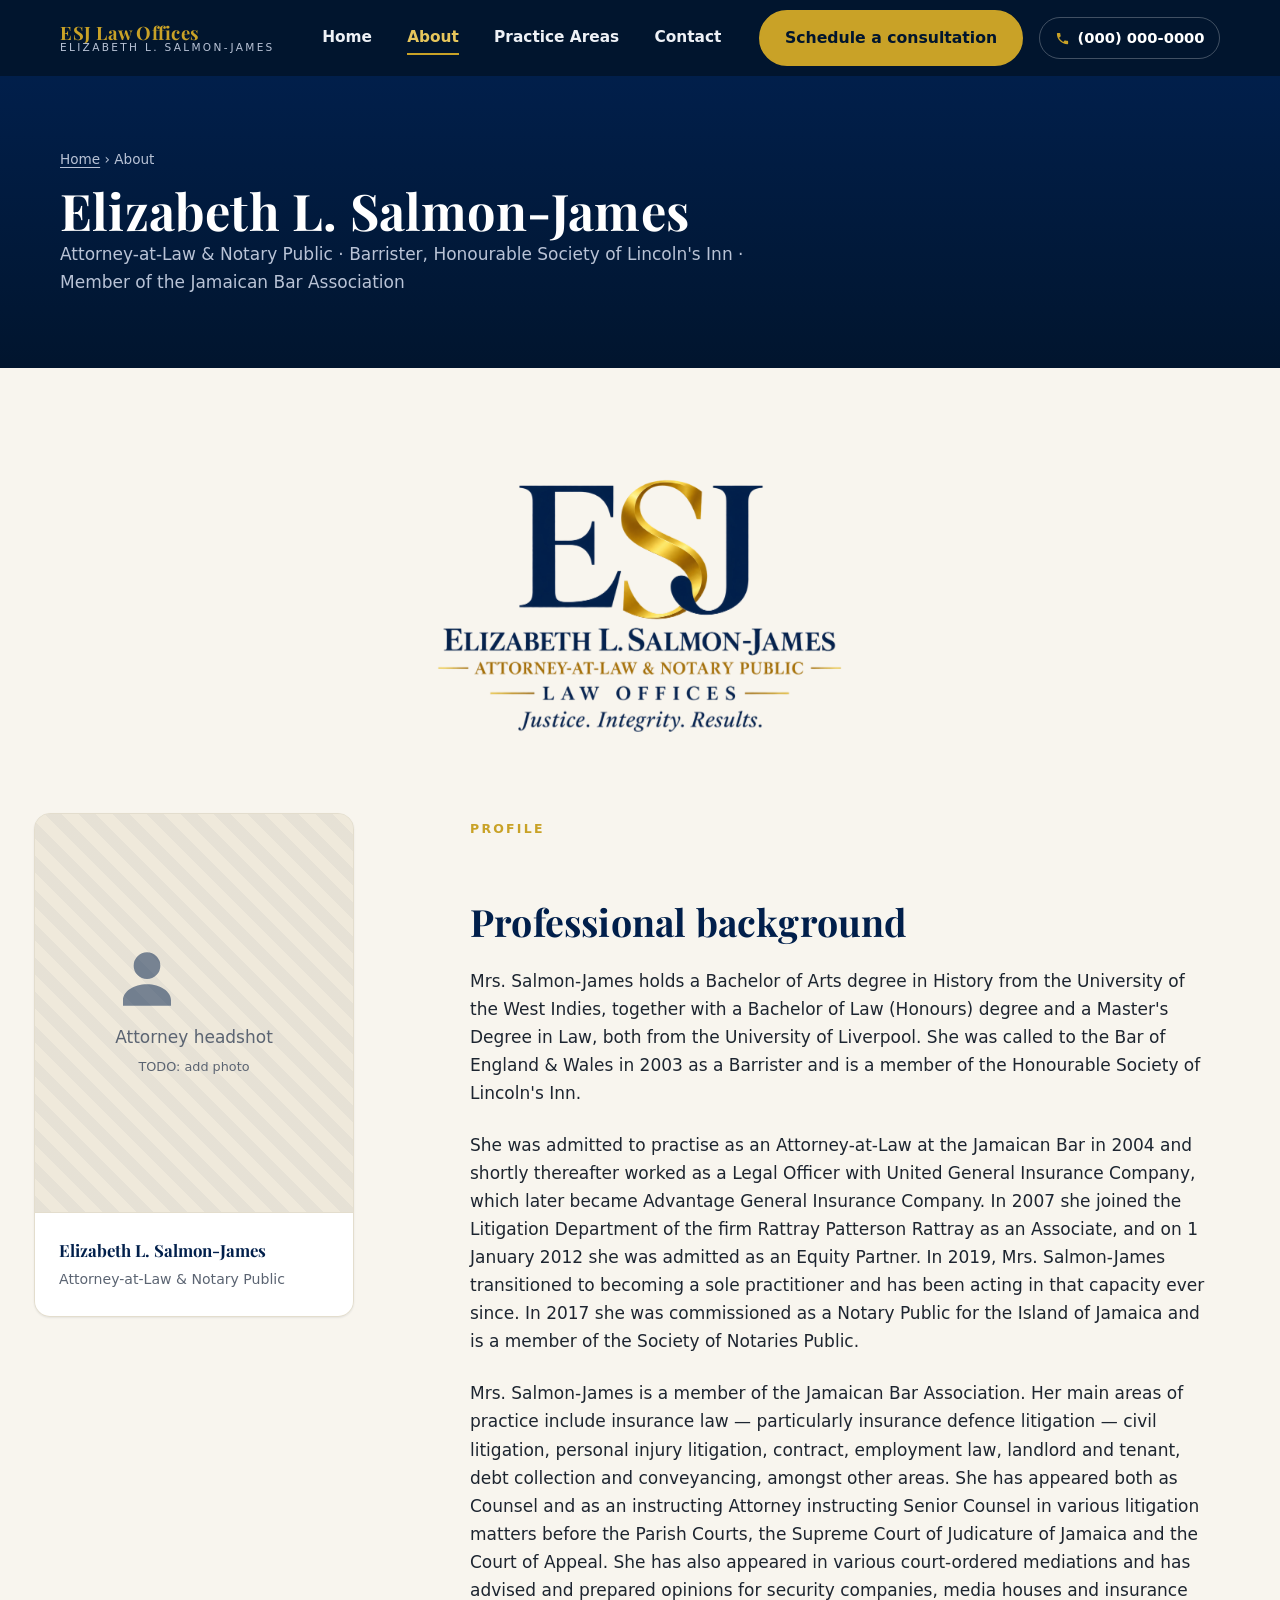
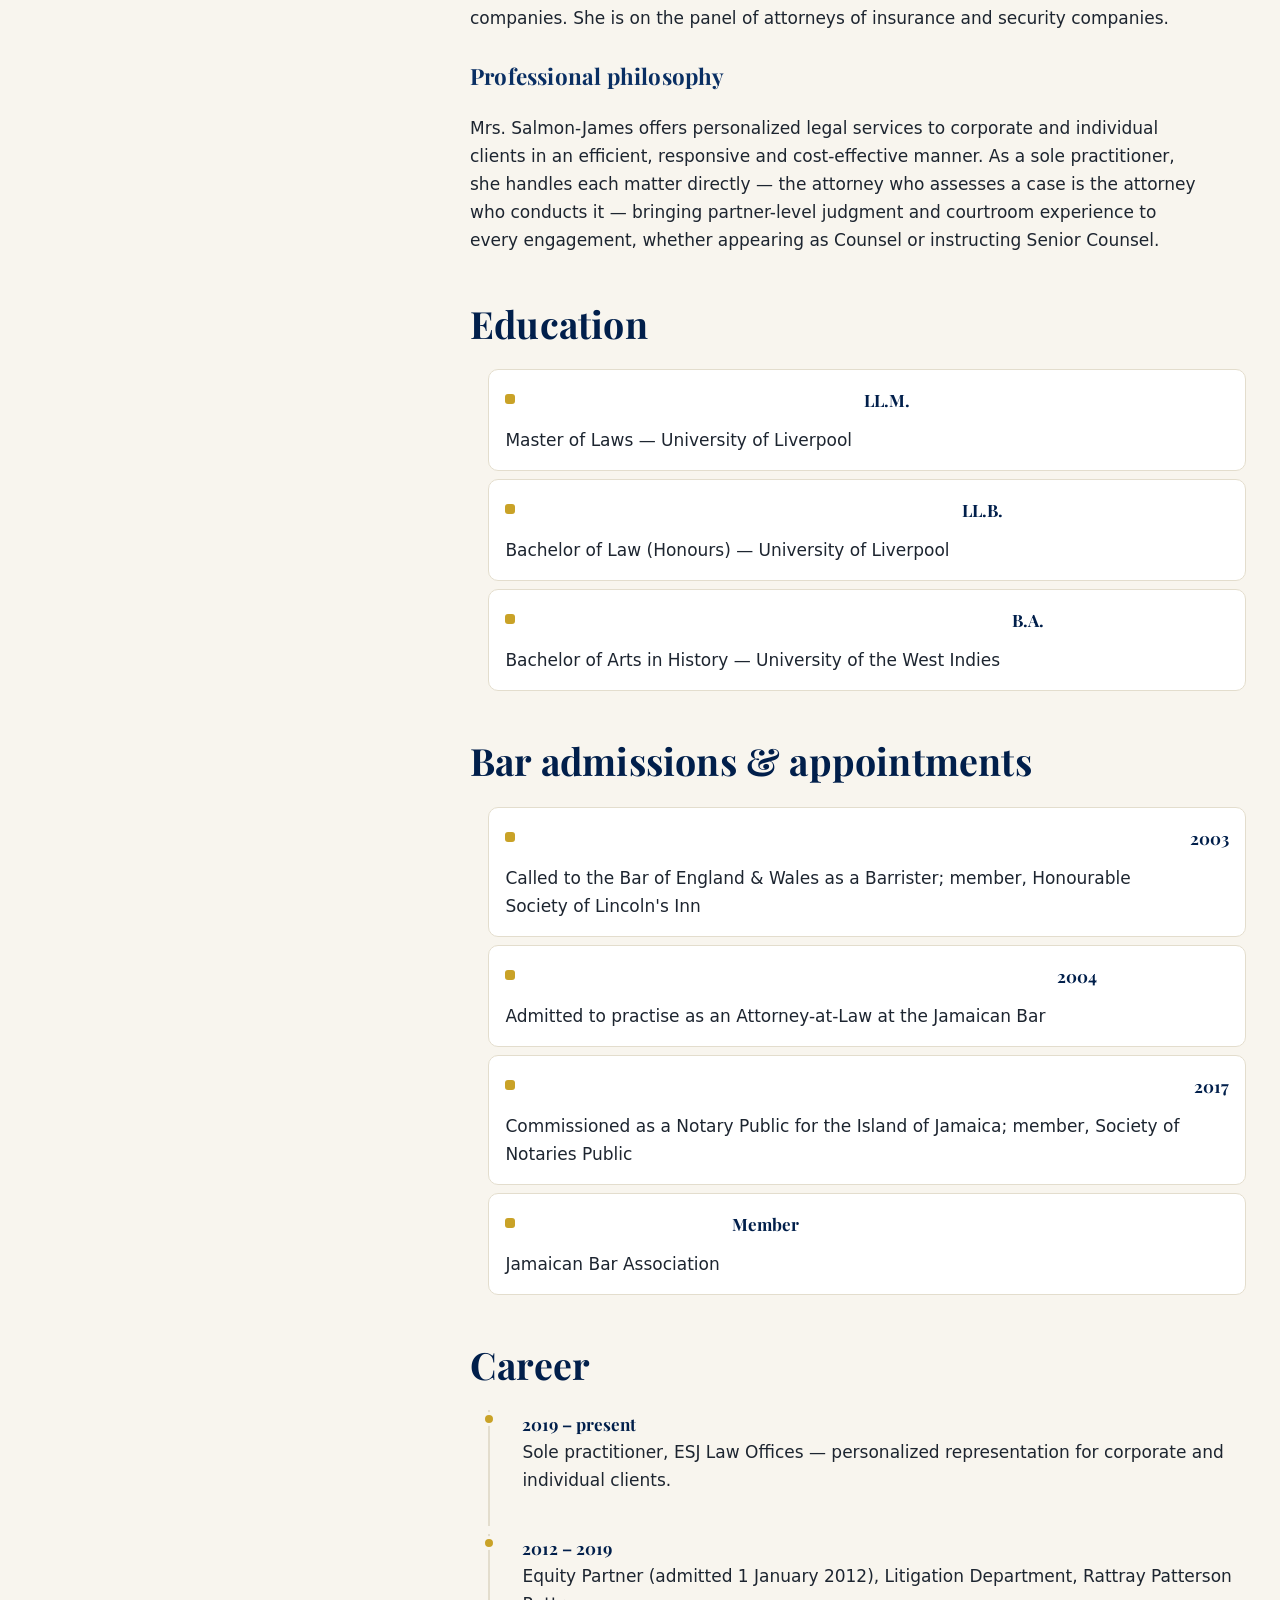
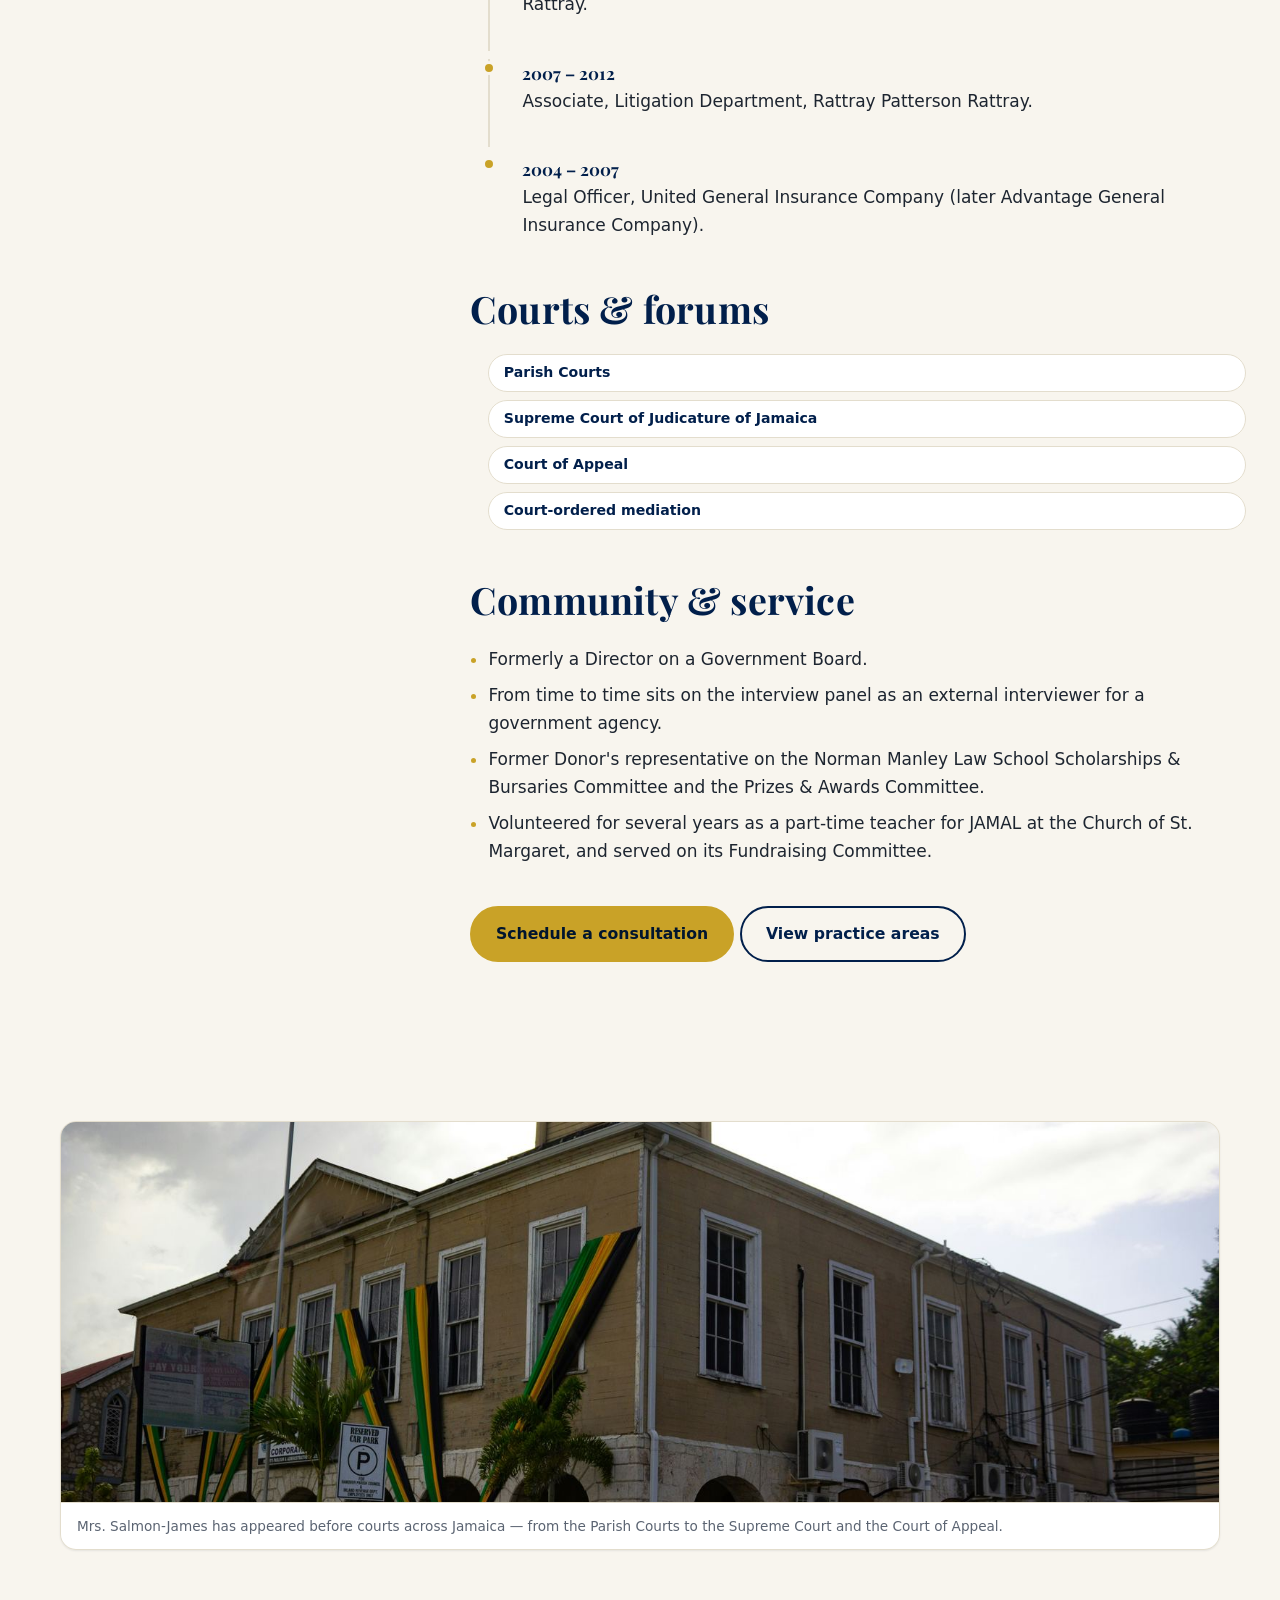
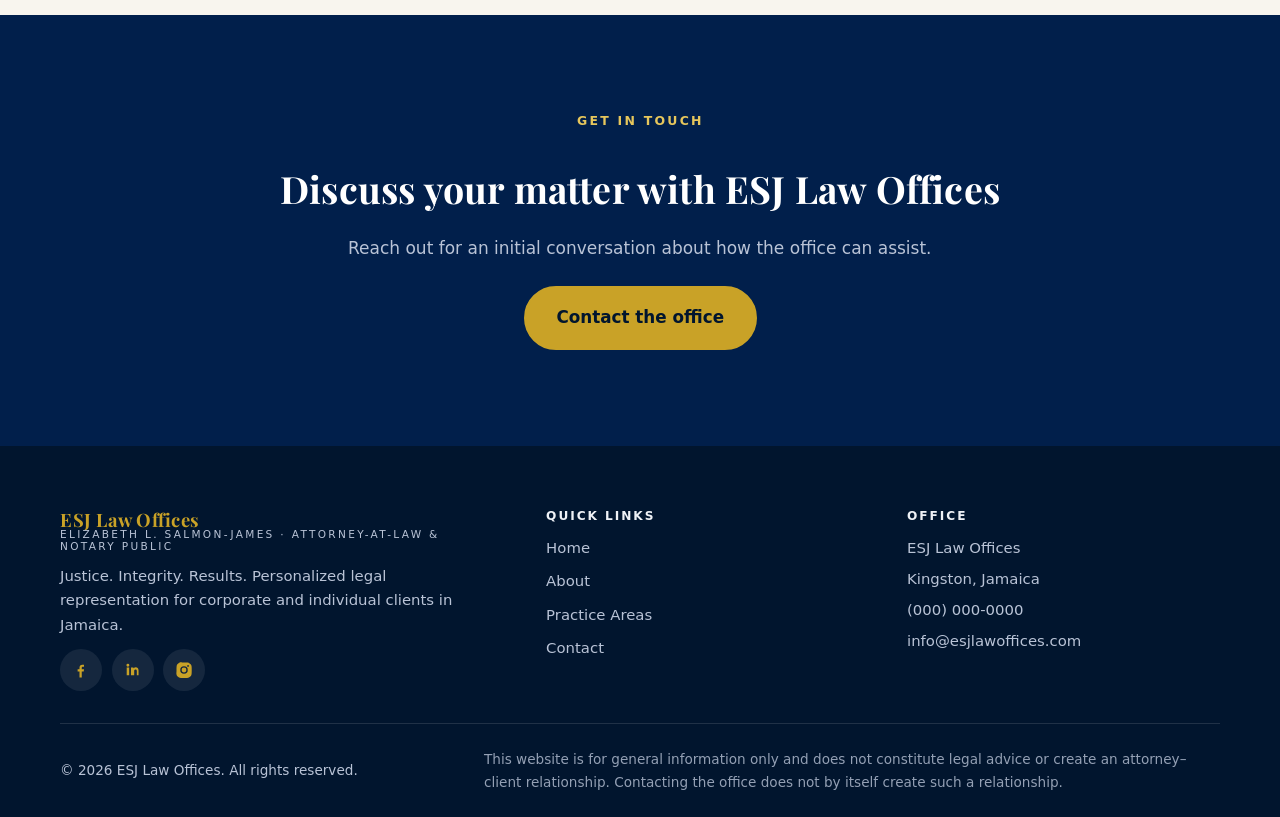
==== about.html @ 43896c8e "Add rotating photo hero backdrop and stock photos to interior pages Home hero: 4 landscape photos cr" ====
<!DOCTYPE html>
<html lang="en">
<head>
  <meta charset="UTF-8" />
  <meta name="viewport" content="width=device-width, initial-scale=1" />
  <title>About Elizabeth L. Salmon-James | ESJ Law Offices</title>
  <meta name="description" content="The professional profile of Elizabeth L. Salmon-James — Barrister of England &amp; Wales, Attorney-at-Law admitted in Jamaica in 2004, former Equity Partner and Notary Public. Education, bar admissions, experience and philosophy." />
  <link rel="canonical" href="https://www.esjlawoffices.com/about.html" />
  <meta name="theme-color" content="#01152e" />

  <meta property="og:type" content="profile" />
  <meta property="og:site_name" content="ESJ Law Offices" />
  <meta property="og:title" content="About Elizabeth L. Salmon-James | ESJ Law Offices" />
  <meta property="og:description" content="Barrister, Attorney-at-Law and Notary Public with two decades of litigation experience in Jamaica." />
  <meta property="og:url" content="https://www.esjlawoffices.com/about.html" />
  <meta property="og:image" content="https://www.esjlawoffices.com/assets/images/og-image.jpg" />
  <meta name="twitter:card" content="summary_large_image" />

  <link rel="icon" href="assets/images/favicon.ico" sizes="any" />
  <link rel="icon" type="image/png" sizes="32x32" href="assets/images/favicon-32.png" />
  <link rel="icon" type="image/png" sizes="16x16" href="assets/images/favicon-16.png" />
  <link rel="apple-touch-icon" href="assets/images/apple-touch-icon.png" />
  <link rel="manifest" href="site.webmanifest" />

  <link rel="preconnect" href="https://fonts.googleapis.com" />
  <link rel="preconnect" href="https://fonts.gstatic.com" crossorigin />
  <link href="https://fonts.googleapis.com/css2?family=Playfair+Display:ital,wght@0,600;0,700;1,500;1,600&display=swap" rel="stylesheet" />
  <link rel="stylesheet" href="assets/css/styles.css" />
</head>
<body>
  <a class="skip-link" href="#main">Skip to content</a>

  <header class="site-header">
    <div class="container header-inner">
      <a class="brand" href="index.html" aria-label="ESJ Law Offices — home">
        <span class="brand-text">
          <span class="b1">ESJ Law Offices</span>
          <span class="b2">Elizabeth L. Salmon-James</span>
        </span>
      </a>
      <nav class="primary-nav" id="primary-nav" aria-label="Primary">
        <ul class="nav-list">
          <li><a class="nav-link" href="index.html">Home</a></li>
          <li><a class="nav-link" href="about.html" aria-current="page">About</a></li>
          <li><a class="nav-link" href="practice-areas.html">Practice&nbsp;Areas</a></li>
          <li><a class="nav-link" href="contact.html">Contact</a></li>
        </ul>
        <a class="btn btn--gold" href="contact.html">Schedule a consultation</a>
      </nav>
      <!-- TODO: replace with the office's real phone number -->
      <a class="header-phone" href="tel:+1000000000">
        <svg viewBox="0 0 24 24" aria-hidden="true"><path d="M6.6 10.8c1.4 2.8 3.8 5.1 6.6 6.6l2.2-2.2c.3-.3.7-.4 1-.2 1.2.4 2.4.6 3.6.6.6 0 1 .4 1 1V20c0 .6-.4 1-1 1C10.6 21 3 13.4 3 4c0-.6.4-1 1-1h3.5c.6 0 1 .4 1 1 0 1.3.2 2.5.6 3.6.1.4 0 .8-.3 1l-2.2 2.2z"/></svg>
        <span>(000) 000-0000</span>
      </a>
      <button class="nav-toggle" type="button" aria-expanded="false" aria-controls="primary-nav" aria-label="Open navigation menu">
        <span></span>
      </button>
    </div>
  </header>

  <main id="main">
    <section class="page-hero">
      <div class="container">
        <p class="breadcrumb"><a href="index.html">Home</a> &rsaquo; About</p>
        <h1>Elizabeth L. Salmon-James</h1>
        <p>Attorney-at-Law &amp; Notary Public &middot; Barrister, Honourable Society of Lincoln's Inn
          &middot; Member of the Jamaican Bar Association</p>
      </div>
    </section>

    <section class="section">
      <div class="container">
        <!-- Official ESJ Law Offices logo (source-materials/logo.png), used as-is
             with only its black background removed. Placed on this cream section
             because its navy letterforms need a light background to read. -->
        <img class="brand-lockup reveal" src="assets/images/logo-lockup.png"
             alt="ESJ Law Offices — Elizabeth L. Salmon-James, Attorney-at-Law &amp; Notary Public. Justice. Integrity. Results."
             width="1120" height="731" />
      </div>
      <div class="container split">
        <div class="portrait reveal" data-reveal="left">
          <!-- TODO: add attorney headshot — replace this placeholder block with
               <img src="assets/images/elizabeth-salmon-james.jpg" alt="Portrait of Elizabeth L. Salmon-James"> -->
          <div class="portrait-ph">
            <div>
              <svg viewBox="0 0 24 24" aria-hidden="true"><path d="M12 12a5 5 0 1 0 0-10 5 5 0 0 0 0 10zm0 2c-5 0-9 2.7-9 6v2h18v-2c0-3.3-4-6-9-6z"/></svg>
              <p>Attorney headshot<br /><span style="font-size:.8rem">TODO: add photo</span></p>
            </div>
          </div>
          <div class="portrait-card">
            <strong>Elizabeth L. Salmon-James</strong>
            <span>Attorney-at-Law &amp; Notary Public</span>
          </div>
        </div>

        <div class="prose reveal reveal--heading" data-reveal="right">
          <span class="eyebrow">Profile</span>
          <h2>Professional background</h2>
          <p>
            Mrs. Salmon-James holds a Bachelor of Arts degree in History from the University of
            the West Indies, together with a Bachelor of Law (Honours) degree and a Master's
            Degree in Law, both from the University of Liverpool. She was called to the Bar of
            England &amp; Wales in 2003 as a Barrister and is a member of the Honourable Society
            of Lincoln's Inn.
          </p>
          <p>
            She was admitted to practise as an Attorney-at-Law at the Jamaican Bar in 2004 and
            shortly thereafter worked as a Legal Officer with United General Insurance Company,
            which later became Advantage General Insurance Company. In 2007 she joined the
            Litigation Department of the firm Rattray Patterson Rattray as an Associate, and on
            1 January 2012 she was admitted as an Equity Partner. In 2019, Mrs. Salmon-James
            transitioned to becoming a sole practitioner and has been acting in that capacity
            ever since. In 2017 she was commissioned as a Notary Public for the Island of
            Jamaica and is a member of the Society of Notaries Public.
          </p>
          <p>
            Mrs. Salmon-James is a member of the Jamaican Bar Association. Her main areas of
            practice include insurance law — particularly insurance defence litigation — civil
            litigation, personal injury litigation, contract, employment law, landlord and
            tenant, debt collection and conveyancing, amongst other areas. She has appeared both
            as Counsel and as an instructing Attorney instructing Senior Counsel in various
            litigation matters before the Parish Courts, the Supreme Court of Judicature of
            Jamaica and the Court of Appeal. She has also appeared in various court-ordered
            mediations and has advised and prepared opinions for security companies, media
            houses and insurance companies. She is on the panel of attorneys of insurance and
            security companies.
          </p>

          <h3>Professional philosophy</h3>
          <p>
            Mrs. Salmon-James offers personalized legal services to corporate and individual
            clients in an efficient, responsive and cost-effective manner. As a sole
            practitioner, she handles each matter directly — the attorney who assesses a case is
            the attorney who conducts it — bringing partner-level judgment and courtroom
            experience to every engagement, whether appearing as Counsel or instructing Senior
            Counsel.
          </p>

          <h2>Education</h2>
          <ul class="cred-list">
            <li><span class="yr">LL.M.</span><span>Master of Laws — University of Liverpool</span></li>
            <li><span class="yr">LL.B.</span><span>Bachelor of Law (Honours) — University of Liverpool</span></li>
            <li><span class="yr">B.A.</span><span>Bachelor of Arts in History — University of the West Indies</span></li>
          </ul>

          <h2>Bar admissions &amp; appointments</h2>
          <ul class="cred-list">
            <li><span class="yr">2003</span><span>Called to the Bar of England &amp; Wales as a Barrister; member, Honourable Society of Lincoln's Inn</span></li>
            <li><span class="yr">2004</span><span>Admitted to practise as an Attorney-at-Law at the Jamaican Bar</span></li>
            <li><span class="yr">2017</span><span>Commissioned as a Notary Public for the Island of Jamaica; member, Society of Notaries Public</span></li>
            <li><span class="yr">Member</span><span>Jamaican Bar Association</span></li>
          </ul>

          <h2>Career</h2>
          <ul class="timeline">
            <li>
              <p class="t-year">2019 &ndash; present</p>
              <p>Sole practitioner, ESJ Law Offices — personalized representation for corporate
                and individual clients.</p>
            </li>
            <li>
              <p class="t-year">2012 &ndash; 2019</p>
              <p>Equity Partner (admitted 1 January 2012), Litigation Department, Rattray
                Patterson Rattray.</p>
            </li>
            <li>
              <p class="t-year">2007 &ndash; 2012</p>
              <p>Associate, Litigation Department, Rattray Patterson Rattray.</p>
            </li>
            <li>
              <p class="t-year">2004 &ndash; 2007</p>
              <p>Legal Officer, United General Insurance Company (later Advantage General
                Insurance Company).</p>
            </li>
          </ul>

          <h2>Courts &amp; forums</h2>
          <ul class="pill-list">
            <li>Parish Courts</li>
            <li>Supreme Court of Judicature of Jamaica</li>
            <li>Court of Appeal</li>
            <li>Court-ordered mediation</li>
          </ul>

          <h2>Community &amp; service</h2>
          <ul>
            <li>Formerly a Director on a Government Board.</li>
            <li>From time to time sits on the interview panel as an external interviewer for a
              government agency.</li>
            <li>Former Donor's representative on the Norman Manley Law School Scholarships &amp;
              Bursaries Committee and the Prizes &amp; Awards Committee.</li>
            <li>Volunteered for several years as a part-time teacher for JAMAL at the Church of
              St. Margaret, and served on its Fundraising Committee.</li>
          </ul>

          <p style="margin-top:2.5rem">
            <a class="btn btn--gold" href="contact.html">Schedule a consultation</a>
            <a class="btn btn--ghost" href="practice-areas.html">View practice areas</a>
          </p>
        </div>
      </div>
    </section>

    <section class="section section--tight">
      <div class="container">
        <figure class="media-band reveal">
          <img src="assets/images/about-courthouse.jpg" loading="lazy" decoding="async"
               width="1600" height="1067"
               alt="A parish courthouse in Jamaica, flying the Jamaican flag." />
          <figcaption>Mrs. Salmon-James has appeared before courts across Jamaica — from the
            Parish Courts to the Supreme Court and the Court of Appeal.</figcaption>
        </figure>
      </div>
    </section>

    <section class="section section--navy cta-band" aria-labelledby="cta-title">
      <div class="container">
        <span class="eyebrow reveal">Get in touch</span>
        <h2 id="cta-title" class="reveal reveal--heading" data-reveal-delay="1">Discuss your matter with ESJ Law Offices</h2>
        <p class="reveal" data-reveal-delay="2">Reach out for an initial conversation about how the office can assist.</p>
        <div class="reveal" data-reveal-delay="3">
          <a class="btn btn--gold btn--lg" href="contact.html">Contact the office</a>
        </div>
      </div>
    </section>
  </main>

  <footer class="site-footer">
    <div class="container">
      <div class="footer-grid">
        <div class="footer-brand">
          <span class="brand-text">
            <span class="b1">ESJ Law Offices</span>
            <span class="b2">Elizabeth L. Salmon-James &middot; Attorney-at-Law &amp; Notary Public</span>
          </span>
          <p>Justice. Integrity. Results. Personalized legal representation for corporate and
            individual clients in Jamaica.</p>
          <div class="social-row">
            <!-- TODO: replace href="#" with the office's real social profile URLs, or remove unused icons -->
            <a class="social-btn" href="#" aria-label="ESJ Law Offices on Facebook" rel="noopener">
              <svg viewBox="0 0 24 24" aria-hidden="true"><path d="M13 22v-8h2.6l.4-3H13V9.2c0-.9.3-1.5 1.6-1.5H16V5.1c-.3 0-1.2-.1-2.3-.1-2.3 0-3.7 1.4-3.7 3.9V11H7.5v3H10v8h3z"/></svg>
            </a>
            <a class="social-btn" href="#" aria-label="ESJ Law Offices on LinkedIn" rel="noopener">
              <svg viewBox="0 0 24 24" aria-hidden="true"><path d="M6.9 8.5V19H3.6V8.5h3.3zM5.2 3.7a1.9 1.9 0 1 1 0 3.9 1.9 1.9 0 0 1 0-3.9zM20.4 19h-3.3v-5.5c0-1.4-.5-2.3-1.7-2.3-.9 0-1.5.6-1.7 1.2-.1.2-.1.6-.1.9V19H9.3s.1-9.5 0-10.5h3.3v1.5c.4-.7 1.2-1.7 3-1.7 2.2 0 3.8 1.4 3.8 4.5V19z"/></svg>
            </a>
            <a class="social-btn" href="#" aria-label="ESJ Law Offices on Instagram" rel="noopener">
              <svg viewBox="0 0 24 24" aria-hidden="true"><path d="M12 2c2.7 0 3 0 4.1.1 1.1 0 1.8.2 2.5.5.7.3 1.3.7 1.8 1.3.6.5 1 1.1 1.3 1.8.3.7.5 1.4.5 2.5.1 1.1.1 1.4.1 4.1s0 3-.1 4.1c0 1.1-.2 1.8-.5 2.5-.3.7-.7 1.3-1.3 1.8-.5.6-1.1 1-1.8 1.3-.7.3-1.4.5-2.5.5-1.1.1-1.4.1-4.1.1s-3 0-4.1-.1c-1.1 0-1.8-.2-2.5-.5-.7-.3-1.3-.7-1.8-1.3-.6-.5-1-1.1-1.3-1.8-.3-.7-.5-1.4-.5-2.5C2 15 2 14.7 2 12s0-3 .1-4.1c0-1.1.2-1.8.5-2.5.3-.7.7-1.3 1.3-1.8.5-.6 1.1-1 1.8-1.3.7-.3 1.4-.5 2.5-.5C9 2 9.3 2 12 2zm0 5a5 5 0 1 0 0 10 5 5 0 0 0 0-10zm0 8.2A3.2 3.2 0 1 1 12 8.8a3.2 3.2 0 0 1 0 6.4zM17.4 5.4a1.2 1.2 0 1 0 0 2.4 1.2 1.2 0 0 0 0-2.4z"/></svg>
            </a>
          </div>
        </div>
        <div>
          <h4>Quick links</h4>
          <ul class="footer-links">
            <li><a href="index.html">Home</a></li>
            <li><a href="about.html">About</a></li>
            <li><a href="practice-areas.html">Practice Areas</a></li>
            <li><a href="contact.html">Contact</a></li>
          </ul>
        </div>
        <div>
          <h4>Office</h4>
          <address class="footer-nap">
            <!-- TODO: add the office's street address -->
            <span>ESJ Law Offices</span>
            <span>Kingston, Jamaica <!-- TODO: full mailing address --></span>
            <a href="tel:+1000000000">(000) 000-0000</a>
            <a href="mailto:info@esjlawoffices.com">info@esjlawoffices.com</a>
          </address>
        </div>
      </div>
      <div class="footer-bottom">
        <p>&copy; <span id="year">2026</span> ESJ Law Offices. All rights reserved.</p>
        <p class="disclaimer">
          This website is for general information only and does not constitute legal advice or
          create an attorney–client relationship. Contacting the office does not by itself create
          such a relationship.
        </p>
      </div>
    </div>
  </footer>

  <button class="back-to-top" type="button" aria-label="Back to top">
    <svg viewBox="0 0 24 24" aria-hidden="true"><path d="M12 5l7 7-1.4 1.4L13 8.8V20h-2V8.8l-4.6 4.6L5 12z"/></svg>
  </button>

  <script src="assets/js/main.js" defer></script>
</body>
</html>
---- assets/css/styles.css ----
/* =========================================================================
   ESJ Law Offices — styles.css
   Palette sampled from source-materials/logo.png
   navy  #011f4b   gold  #c9a227   cream #f8f5ee
   ========================================================================= */

/* ------------------------------ Design tokens ---------------------------- */
:root {
  /* Brand colours (sampled from the logo wordmark) */
  --navy:        #011f4b;
  --navy-deep:   #01152e;
  --navy-700:    #0a2f63;
  --navy-300:    #4a648f;
  --gold:        #c9a227;
  --gold-bright: #e6c65c;
  --gold-soft:   #f2e6c4;
  --cream:       #f8f5ee;
  --cream-200:   #efe9db;
  --white:       #ffffff;

  /* Text */
  --ink:         #1d2530;
  --muted:       #5b6472;
  --on-navy:     #eef1f6;
  --on-navy-dim: #b9c3d6;

  /* UI */
  --border:      #e3ddcd;
  --shadow-sm:   0 1px 2px rgba(1, 21, 46, .08);
  --shadow-md:   0 8px 24px rgba(1, 21, 46, .12);
  --shadow-lg:   0 18px 44px rgba(1, 21, 46, .18);
  --focus:       0 0 0 3px rgba(201, 162, 39, .55);

  /* Spacing scale (0.25rem base) */
  --space-1: .25rem;
  --space-2: .5rem;
  --space-3: .75rem;
  --space-4: 1rem;
  --space-5: 1.5rem;
  --space-6: 2rem;
  --space-7: 3rem;
  --space-8: 4rem;
  --space-9: 6rem;
  --space-10: 8rem;

  /* Type */
  --font-serif: "Playfair Display", Georgia, "Times New Roman", serif;
  --font-sans:  system-ui, -apple-system, "Segoe UI", Roboto, "Helvetica Neue", Arial, sans-serif;

  --measure: 68ch;
  --radius:  10px;
  --radius-lg: 16px;

  --header-h: 76px;
  --header-h-scrolled: 62px;

  --ease: cubic-bezier(.16, .84, .44, 1);
}

/* --------------------------------- Reset -------------------------------- */
*, *::before, *::after { box-sizing: border-box; }
* { margin: 0; }
html {
  scroll-behavior: smooth;
  scroll-padding-top: calc(var(--header-h) + 1rem);
  -webkit-text-size-adjust: 100%;
}
body {
  font-family: var(--font-sans);
  color: var(--ink);
  background: var(--cream);
  line-height: 1.65;
  font-size: 1.0625rem;
  -webkit-font-smoothing: antialiased;
  text-rendering: optimizeLegibility;
}
img, svg { max-width: 100%; display: block; height: auto; }
a { color: var(--navy-700); text-underline-offset: 3px; }
a:hover { color: var(--navy); }
ul, ol { padding-left: 1.25rem; }
button { font: inherit; color: inherit; cursor: pointer; }

h1, h2, h3, h4 {
  font-family: var(--font-serif);
  line-height: 1.15;
  color: var(--navy);
  font-weight: 700;
  letter-spacing: .2px;
}
h1 { font-size: clamp(2rem, 5vw, 3.15rem); }
h2 { font-size: clamp(1.6rem, 3.4vw, 2.35rem); }
h3 { font-size: clamp(1.2rem, 2vw, 1.4rem); }
p  { max-width: var(--measure); }

/* ----------------------------- Accessibility --------------------------- */
:focus-visible {
  outline: none;
  box-shadow: var(--focus);
  border-radius: 6px;
}
.skip-link {
  position: absolute;
  left: 12px;
  top: -60px;
  z-index: 200;
  background: var(--gold);
  color: var(--navy-deep);
  font-weight: 700;
  padding: .6rem 1rem;
  border-radius: 8px;
  transition: top .2s var(--ease);
}
.skip-link:focus { top: 12px; }
.visually-hidden {
  position: absolute !important;
  width: 1px; height: 1px;
  padding: 0; margin: -1px;
  overflow: hidden; clip: rect(0 0 0 0);
  white-space: nowrap; border: 0;
}

/* ------------------------------- Layout -------------------------------- */
.container {
  width: min(1160px, 100% - 2.5rem);
  margin-inline: auto;
}
.section { padding-block: var(--space-9); }
.section--tight { padding-block: var(--space-8); }
.section--navy   { background: var(--navy); color: var(--on-navy); }
.section--navy h2, .section--navy h3 { color: var(--white); }
.section--cream2 { background: var(--cream-200); }
.section-head { max-width: 42rem; margin-bottom: var(--space-7); }
.section-head.center { margin-inline: auto; text-align: center; }
.eyebrow {
  font-family: var(--font-sans);
  text-transform: uppercase;
  letter-spacing: .18em;
  font-size: .78rem;
  font-weight: 700;
  color: var(--gold);
  display: inline-block;
  margin-bottom: var(--space-3);
}
.section--navy .eyebrow { color: var(--gold-bright); }
.lead { font-size: 1.15rem; color: var(--muted); }
.section--navy .lead { color: var(--on-navy-dim); }

/* -------------------------------- Buttons ------------------------------ */
.btn {
  --btn-bg: var(--navy);
  --btn-fg: var(--white);
  display: inline-flex;
  align-items: center;
  gap: .55rem;
  background: var(--btn-bg);
  color: var(--btn-fg);
  border: 2px solid var(--btn-bg);
  padding: .82rem 1.5rem;
  border-radius: 999px;
  font-weight: 600;
  font-size: .98rem;
  text-decoration: none;
  transition: transform .18s var(--ease), box-shadow .18s var(--ease),
              background-color .18s var(--ease), border-color .18s var(--ease);
  will-change: transform;
}
.btn:hover { transform: translateY(-2px); box-shadow: var(--shadow-md); color: var(--btn-fg); }
.btn:active { transform: translateY(0); }
.btn--gold  { --btn-bg: var(--gold); --btn-fg: var(--navy-deep); }
.btn--gold:hover { background: var(--gold-bright); border-color: var(--gold-bright); }
.btn--ghost {
  background: transparent;
  --btn-fg: var(--navy);
  border-color: var(--navy);
}
.btn--ghost:hover { background: var(--navy); color: var(--white); }
.section--navy .btn--ghost { --btn-fg: var(--white); border-color: rgba(255,255,255,.6); }
.section--navy .btn--ghost:hover { background: var(--white); color: var(--navy); }
.btn--lg { padding: 1rem 1.9rem; font-size: 1.05rem; }

/* ------------------------------- Header ------------------------------- */
.site-header {
  position: sticky;
  top: 0;
  z-index: 100;
  background: var(--navy-deep);
  color: var(--on-navy);
  transition: box-shadow .25s var(--ease), background-color .25s var(--ease);
}
.site-header.is-scrolled {
  box-shadow: 0 6px 22px rgba(1, 12, 30, .35);
  background: rgba(1, 12, 30, .96);
  backdrop-filter: saturate(140%) blur(6px);
}
.header-inner {
  display: flex;
  align-items: center;
  justify-content: space-between;
  gap: var(--space-4);
  height: var(--header-h);
  transition: height .25s var(--ease);
}
.site-header.is-scrolled .header-inner { height: var(--header-h-scrolled); }

.brand {
  display: inline-flex;
  align-items: center;
  gap: .7rem;
  text-decoration: none;
  color: var(--white);
}
.brand-text { display: flex; flex-direction: column; line-height: 1.05; }
.brand-text .b1 {
  font-family: var(--font-serif);
  font-weight: 700;
  font-size: 1.15rem;
  letter-spacing: .5px;
  color: var(--gold);
}
.brand-text .b2 {
  font-size: .66rem;
  letter-spacing: .22em;
  text-transform: uppercase;
  color: var(--on-navy-dim);
}

/* Nav */
.primary-nav { display: flex; align-items: center; gap: var(--space-5); margin-left: auto; }
.nav-list {
  display: flex;
  align-items: center;
  gap: var(--space-2);
  list-style: none;
  margin: 0; padding: 0;
}
.nav-link {
  display: inline-block;
  padding: .55rem .85rem;
  border-radius: 8px;
  color: var(--on-navy);
  text-decoration: none;
  font-weight: 600;
  font-size: .96rem;
  position: relative;
  transition: color .15s var(--ease), background-color .15s var(--ease);
}
.nav-link::after {
  content: "";
  position: absolute;
  left: .85rem; right: .85rem;
  bottom: .3rem;
  height: 2px;
  background: var(--gold);
  transform: scaleX(0);
  transform-origin: left;
  transition: transform .22s var(--ease);
}
.nav-link:hover { color: var(--white); }
.nav-link:hover::after { transform: scaleX(1); }
.nav-link[aria-current="page"] { color: var(--gold-bright); }
.nav-link[aria-current="page"]::after { transform: scaleX(1); }

.header-phone {
  display: inline-flex;
  align-items: center;
  gap: .5rem;
  font-weight: 700;
  color: var(--white);
  text-decoration: none;
  padding: .5rem .9rem;
  border: 1px solid rgba(255,255,255,.25);
  border-radius: 999px;
  font-size: .92rem;
  transition: border-color .15s var(--ease), background-color .15s var(--ease);
}
.header-phone:hover { border-color: var(--gold); color: var(--white); background: rgba(201,162,39,.12); }
.header-phone svg { width: 15px; height: 15px; fill: var(--gold); }

/* Hamburger */
.nav-toggle {
  display: none;
  width: 44px; height: 44px;
  border: 1px solid rgba(255,255,255,.28);
  border-radius: 10px;
  background: transparent;
  padding: 0;
  position: relative;
}
.nav-toggle span,
.nav-toggle span::before,
.nav-toggle span::after {
  content: "";
  position: absolute;
  left: 50%; top: 50%;
  width: 20px; height: 2px;
  background: var(--white);
  border-radius: 2px;
  transform: translate(-50%, -50%);
  transition: transform .25s var(--ease), opacity .2s var(--ease);
}
.nav-toggle span::before { transform: translate(-50%, -7px); }
.nav-toggle span::after  { transform: translate(-50%,  7px); }
.nav-toggle[aria-expanded="true"] span { background: transparent; }
.nav-toggle[aria-expanded="true"] span::before { transform: translate(-50%,0) rotate(45deg); }
.nav-toggle[aria-expanded="true"] span::after  { transform: translate(-50%,0) rotate(-45deg); }

/* -------------------------------- Hero -------------------------------- */
.hero {
  position: relative;
  background:
    radial-gradient(1100px 460px at 78% -10%, rgba(201,162,39,.16), transparent 60%),
    linear-gradient(180deg, var(--navy) 0%, var(--navy-deep) 100%);
  color: var(--on-navy);
  overflow: hidden;
}
.hero::after {
  content: "";
  position: absolute;
  inset: 0;
  background-image: url('data:image/svg+xml;utf8,<svg xmlns="http://www.w3.org/2000/svg" width="60" height="60"><path d="M0 59h60M59 0v60" stroke="rgba(255,255,255,0.04)" stroke-width="1"/></svg>');
  pointer-events: none;
}

/* Rotating photo backdrop — landscape images cross-fade behind a heavy navy
   wash so the hero keeps its original near-solid-navy, moody look. The wash
   carries the same gold top-right glow the plain hero had. Falls back to the
   plain navy gradient above when JS is off or reduced motion is requested
   (main.js then leaves a single static image showing). */
.hero-media {
  position: absolute;
  inset: 0;
  z-index: 0;
  overflow: hidden;
  background: var(--navy-deep);
  pointer-events: none;
}
.hero-slide {
  position: absolute;
  inset: 0;
  width: 100%;
  height: 100%;
  object-fit: cover;
  object-position: 50% 45%;
  opacity: 0;
  transition: opacity 1.5s var(--ease);
  will-change: opacity;
}
.hero-slide.is-active { opacity: 1; }
.hero-media::after {
  content: "";
  position: absolute;
  inset: 0;
  background:
    radial-gradient(1100px 460px at 82% -12%, rgba(201, 162, 39, .20), transparent 60%),
    radial-gradient(130% 120% at 12% 24%, rgba(1, 21, 46, .70) 0%, rgba(1, 21, 46, .84) 55%, rgba(1, 21, 46, .90) 100%),
    linear-gradient(180deg, rgba(1, 31, 75, .80) 0%, rgba(1, 21, 46, .93) 100%);
}
.hero-inner {
  position: relative;
  z-index: 1;
  padding-block: clamp(3.5rem, 9vw, 7rem);
  max-width: 46rem;
  will-change: transform, opacity;
  backface-visibility: hidden;
}

/* Decorative hero monogram — a lightweight typographic brand accent for the
   navy hero, built purely from type + CSS rules in the cream/gold palette.
   This is NOT the official logo file (that lives on the light sections as
   .brand-lockup); it just fills the hero nicely and matches the identity. */
.hero-monogram {
  display: inline-flex;
  flex-direction: column;
  align-items: flex-start;
  gap: .6rem;
  margin-bottom: var(--space-6);
}
.hm-mark {
  font-family: var(--font-serif);
  font-weight: 700;
  font-size: clamp(2.6rem, 6.5vw, 4.25rem);
  line-height: 1;
  letter-spacing: .16em;
  color: var(--cream);
  margin-left: -.05em;
}
.hm-mark span {
  color: var(--gold);
  text-shadow: 0 0 22px rgba(201, 162, 39, .4);
}
.hm-rule {
  display: flex;
  align-items: center;
  gap: .7rem;
  font-family: var(--font-sans);
  font-size: .62rem;
  font-weight: 600;
  letter-spacing: .4em;
  text-transform: uppercase;
  color: var(--gold-bright);
  text-indent: .4em;
}
.hm-rule::before,
.hm-rule::after {
  content: "";
  width: clamp(22px, 6vw, 46px);
  height: 1px;
  background: var(--gold);
  opacity: .8;
}

.hero h1 { color: var(--white); }
.hero .tagline {
  font-family: var(--font-serif);
  font-style: italic;
  color: var(--gold-bright);
  font-size: clamp(1.15rem, 2.6vw, 1.6rem);
  margin-bottom: var(--space-4);
}
.hero p.lead { color: var(--on-navy-dim); margin-block: var(--space-5) var(--space-6); }
.hero-actions { display: flex; flex-wrap: wrap; gap: var(--space-3); }
.hero .btn--ghost { --btn-fg: var(--white); border-color: rgba(255, 255, 255, .6); }
.hero .btn--ghost:hover { background: var(--white); color: var(--navy); }

/* ------------------------------ Stats band ------------------------- */
.stats-band { background: var(--cream-200); }
.stats-grid {
  display: grid;
  grid-template-columns: repeat(4, 1fr);
  gap: var(--space-4);
  text-align: center;
}
.stat {
  display: flex;
  flex-direction: column;
  align-items: center;
  gap: .4rem;
  padding: var(--space-4) var(--space-3);
}
.stat + .stat { border-left: 1px solid var(--border); }
.stat-num {
  position: relative;
  font-family: var(--font-serif);
  font-weight: 700;
  font-size: clamp(2.2rem, 5vw, 3rem);
  line-height: 1;
  color: var(--navy);
  padding-bottom: .55rem;
  font-variant-numeric: tabular-nums;
}
.stat-num::after {
  content: "";
  position: absolute;
  left: 50%;
  bottom: 0;
  width: 34px;
  height: 3px;
  transform: translateX(-50%);
  background: var(--gold);
  border-radius: 2px;
}
.stat-label {
  color: var(--muted);
  font-size: .95rem;
  max-width: 24ch;
}
@media (max-width: 780px) {
  .stats-grid { grid-template-columns: repeat(2, 1fr); gap: var(--space-3); }
  .stat:nth-child(odd) { border-left: 0; }
  .stat:nth-child(n + 3) { border-top: 1px solid var(--border); }
}
@media (max-width: 420px) {
  .stats-grid { grid-template-columns: 1fr; }
  .stat { border-left: 0 !important; }
  .stat + .stat { border-top: 1px solid var(--border); }
}

/* --------------------------- Practice cards -------------------------- */
.card-grid {
  display: grid;
  grid-template-columns: repeat(auto-fit, minmax(260px, 1fr));
  gap: var(--space-5);
}
.practice-card {
  display: flex;
  flex-direction: column;
  gap: var(--space-3);
  background: var(--white);
  border: 1px solid var(--border);
  border-radius: var(--radius-lg);
  padding: var(--space-6);
  text-decoration: none;
  color: var(--ink);
  box-shadow: var(--shadow-sm);
  transition: transform .2s var(--ease), box-shadow .2s var(--ease), border-color .2s var(--ease);
}
a.practice-card:hover {
  transform: translateY(-6px);
  box-shadow: var(--shadow-lg);
  border-color: var(--gold);
  color: var(--ink);
}
.practice-card .pc-icon {
  width: 46px; height: 46px;
  display: grid; place-items: center;
  border-radius: 12px;
  background: var(--navy);
  color: var(--gold);
  flex: none;
}
.practice-card .pc-icon svg { width: 22px; height: 22px; fill: currentColor; }
.practice-card h3 { color: var(--navy); }
.practice-card p { color: var(--muted); font-size: .96rem; margin: 0; }
.practice-card .pc-more {
  margin-top: auto;
  font-weight: 700;
  font-size: .9rem;
  color: var(--navy-700);
  display: inline-flex;
  align-items: center;
  gap: .35rem;
}
a.practice-card:hover .pc-more { color: var(--gold); }
a.practice-card:hover .pc-more svg { transform: translateX(3px); }
.practice-card .pc-more svg { width: 14px; height: 14px; fill: currentColor; transition: transform .2s var(--ease); }

/* ------------------------------- Feature grid ----------------------- */
.feature-grid {
  display: grid;
  grid-template-columns: repeat(auto-fit, minmax(240px, 1fr));
  gap: var(--space-6);
}
.feature {
  display: flex;
  flex-direction: column;
  gap: var(--space-2);
}
.feature .f-num {
  font-family: var(--font-serif);
  font-size: 1.1rem;
  font-weight: 700;
  color: var(--gold);
  width: 44px; height: 44px;
  display: grid; place-items: center;
  border: 1px solid rgba(255,255,255,.25);
  border-radius: 50%;
  margin-bottom: var(--space-2);
}
.section:not(.section--navy) .feature .f-num {
  color: var(--navy);
  border-color: var(--border);
  background: var(--white);
}
.feature h3 { font-size: 1.15rem; }
.feature p { font-size: .96rem; color: inherit; opacity: .92; margin: 0; }

/* ------------------------------ Prose / About ---------------------- */
/* The real logo file (source-materials/logo.png), black background keyed out.
   Centered as a section header / brand mark above the headshot + bio columns
   on a light section — its navy letterforms need a light background to read.
   Used on the Home "about preview" and above the About-page bio. */
.brand-lockup {
  display: block;
  width: clamp(240px, 34vw, 440px);
  height: auto;
  margin: 0 auto var(--space-8);
}
@media (max-width: 700px) {
  .brand-lockup { margin-bottom: var(--space-6); }
}

.split {
  display: grid;
  grid-template-columns: 320px 1fr;
  gap: var(--space-8);
  align-items: start;
}
.portrait {
  position: sticky;
  top: calc(var(--header-h) + 1.5rem);
  border-radius: var(--radius-lg);
  overflow: hidden;
  border: 1px solid var(--border);
  background: var(--cream-200);
  box-shadow: var(--shadow-sm);
}
.portrait-ph {
  aspect-ratio: 4 / 5;
  display: grid;
  place-items: center;
  text-align: center;
  padding: var(--space-5);
  color: var(--muted);
  background:
    repeating-linear-gradient(45deg, rgba(1,31,75,.04) 0 12px, transparent 12px 24px),
    var(--cream-200);
}
.portrait-ph svg { width: 64px; height: 64px; fill: var(--navy); opacity: .5; margin-bottom: .75rem; }
.portrait-card { padding: var(--space-5); background: var(--white); border-top: 1px solid var(--border); }
.portrait-card strong { display: block; font-family: var(--font-serif); color: var(--navy); font-size: 1.05rem; }
.portrait-card span { font-size: .88rem; color: var(--muted); }

.prose > * + * { margin-top: var(--space-5); }
.prose h2 { margin-top: var(--space-7); }
.prose h3 { margin-top: var(--space-6); color: var(--navy-700); }
.prose ul { display: grid; gap: .5rem; padding-left: 1.15rem; }
.prose li::marker { color: var(--gold); }

.cred-list {
  list-style: none;
  padding: 0;
  display: grid;
  gap: var(--space-3);
}
.cred-list li {
  display: grid;
  grid-template-columns: auto 1fr;
  gap: .75rem;
  padding: var(--space-4);
  background: var(--white);
  border: 1px solid var(--border);
  border-radius: var(--radius);
}
.cred-list li::before {
  content: "";
  width: 10px; height: 10px;
  margin-top: .5rem;
  border-radius: 3px;
  background: var(--gold);
}
.cred-list .yr { font-weight: 700; color: var(--navy); font-family: var(--font-serif); }

.timeline { list-style: none; padding: 0; display: grid; gap: 0; }
.timeline li {
  position: relative;
  padding: 0 0 var(--space-6) var(--space-6);
  border-left: 2px solid var(--border);
}
.timeline li:last-child { border-left-color: transparent; padding-bottom: 0; }
.timeline li::before {
  content: "";
  position: absolute;
  left: -8px; top: 2px;
  width: 14px; height: 14px;
  border-radius: 50%;
  background: var(--gold);
  border: 3px solid var(--cream);
}
.timeline .t-year { font-family: var(--font-serif); font-weight: 700; color: var(--navy); }

/* ------------------------------- Contact --------------------------- */
.contact-grid {
  display: grid;
  grid-template-columns: 1.3fr 1fr;
  gap: var(--space-8);
  align-items: start;
}
.form-card {
  background: var(--white);
  border: 1px solid var(--border);
  border-radius: var(--radius-lg);
  padding: clamp(1.5rem, 4vw, 2.5rem);
  box-shadow: var(--shadow-sm);
}
.form-row { display: grid; grid-template-columns: 1fr 1fr; gap: var(--space-4); }
.form-field { display: grid; gap: .4rem; margin-bottom: var(--space-4); }
.form-field label { font-weight: 600; font-size: .92rem; color: var(--navy); }
.form-field .req { color: #b23b2e; }
.form-control {
  font: inherit;
  color: var(--ink);
  background: var(--cream);
  border: 1.5px solid var(--border);
  border-radius: 10px;
  padding: .75rem .85rem;
  width: 100%;
  transition: border-color .15s var(--ease), box-shadow .15s var(--ease), background-color .15s var(--ease);
}
.form-control:focus-visible {
  border-color: var(--gold);
  background: var(--white);
  box-shadow: var(--focus);
}
textarea.form-control { min-height: 140px; resize: vertical; }
.form-field.is-invalid .form-control { border-color: #c0392b; background: #fdf3f2; }
.field-error {
  font-size: .82rem;
  color: #b23b2e;
  min-height: 1em;
  display: none;
}
.form-field.is-invalid .field-error { display: block; }

.form-status {
  border-radius: 10px;
  padding: .9rem 1rem;
  font-weight: 600;
  font-size: .95rem;
  margin-bottom: var(--space-4);
  display: none;
}
.form-status.is-success { display: block; background: #eef7ef; border: 1px solid #bcdcc0; color: #1f6b34; }
.form-status.is-error   { display: block; background: #fdf3f2; border: 1px solid #edc6c1; color: #b23b2e; }
.hp-field { position: absolute; left: -9999px; opacity: 0; height: 0; overflow: hidden; }

.contact-aside { display: grid; gap: var(--space-5); }
.info-block {
  background: var(--white);
  border: 1px solid var(--border);
  border-radius: var(--radius-lg);
  padding: var(--space-6);
}
.info-block h3 { font-size: 1.1rem; margin-bottom: var(--space-3); }
.info-list { list-style: none; padding: 0; display: grid; gap: var(--space-4); }
.info-list li { display: grid; grid-template-columns: 40px 1fr; gap: .75rem; align-items: start; }
.info-list .ic {
  width: 40px; height: 40px;
  border-radius: 10px;
  background: var(--navy);
  display: grid; place-items: center;
  flex: none;
}
.info-list .ic svg { width: 18px; height: 18px; fill: var(--gold); }
.info-list a { text-decoration: none; font-weight: 600; color: var(--navy-700); }
.info-list a:hover { color: var(--gold); }
.info-list .sub { font-size: .85rem; color: var(--muted); }

.map-embed {
  border-radius: var(--radius-lg);
  overflow: hidden;
  border: 1px solid var(--border);
  aspect-ratio: 16 / 10;
  background:
    repeating-linear-gradient(45deg, rgba(1,31,75,.05) 0 14px, transparent 14px 28px),
    var(--cream-200);
  display: grid;
  place-items: center;
  text-align: center;
  color: var(--muted);
  padding: var(--space-5);
  font-size: .9rem;
}

/* ------------------------------- Socials --------------------------- */
.social-row { display: flex; gap: .6rem; flex-wrap: wrap; }
.social-btn {
  width: 42px; height: 42px;
  border-radius: 50%;
  display: grid;
  place-items: center;
  background: var(--navy);
  border: 1px solid transparent;
  transition: transform .18s var(--ease), background-color .18s var(--ease), box-shadow .18s var(--ease);
}
.social-btn svg { width: 18px; height: 18px; fill: var(--gold); transition: fill .18s var(--ease); }
.social-btn:hover { transform: translateY(-3px); background: var(--gold); box-shadow: var(--shadow-md); }
.social-btn:hover svg { fill: var(--navy-deep); }
.site-footer .social-btn { background: rgba(255,255,255,.08); }
.site-footer .social-btn:hover { background: var(--gold); }

/* -------------------------------- CTA band ------------------------- */
.cta-band { text-align: center; }
.cta-band .container { display: grid; gap: var(--space-5); place-items: center; }
.cta-band h2 { color: var(--white); }
.cta-band p { color: var(--on-navy-dim); margin-inline: auto; }

/* -------------------------------- Footer -------------------------- */
.site-footer {
  background: var(--navy-deep);
  color: var(--on-navy-dim);
  padding-block: var(--space-8) var(--space-5);
  font-size: .93rem;
}
.footer-grid {
  display: grid;
  grid-template-columns: 1.4fr 1fr 1fr;
  gap: var(--space-7);
  padding-bottom: var(--space-6);
  border-bottom: 1px solid rgba(255,255,255,.12);
}
.footer-brand { display: grid; gap: var(--space-3); max-width: 26rem; }
.footer-brand .brand-text .b1 { color: var(--gold); }
.site-footer h4 {
  font-family: var(--font-sans);
  text-transform: uppercase;
  letter-spacing: .16em;
  font-size: .76rem;
  color: var(--on-navy);
  margin-bottom: var(--space-3);
}
.footer-links { list-style: none; padding: 0; display: grid; gap: .55rem; }
.footer-links a { color: var(--on-navy-dim); text-decoration: none; }
.footer-links a:hover { color: var(--gold-bright); }
.footer-nap { display: grid; gap: .4rem; font-style: normal; }
.footer-nap a { color: var(--on-navy-dim); text-decoration: none; }
.footer-nap a:hover { color: var(--gold-bright); }
.footer-bottom {
  display: flex;
  flex-wrap: wrap;
  gap: var(--space-3) var(--space-5);
  justify-content: space-between;
  align-items: center;
  padding-top: var(--space-5);
}
.footer-bottom p { margin: 0; font-size: .85rem; }
.footer-bottom .disclaimer { max-width: 46rem; opacity: .8; }

/* ----------------------------- Back to top ----------------------- */
.back-to-top {
  position: fixed;
  right: clamp(1rem, 3vw, 2rem);
  bottom: clamp(1rem, 3vw, 2rem);
  width: 46px; height: 46px;
  border-radius: 50%;
  background: var(--navy);
  border: 1px solid var(--gold);
  display: grid;
  place-items: center;
  box-shadow: var(--shadow-md);
  opacity: 0;
  visibility: hidden;
  transform: translateY(12px);
  transition: opacity .25s var(--ease), transform .25s var(--ease), visibility .25s;
  z-index: 90;
}
.back-to-top.is-visible { opacity: 1; visibility: visible; transform: translateY(0); }
.back-to-top:hover { background: var(--gold); }
.back-to-top svg { width: 18px; height: 18px; fill: var(--gold); }
.back-to-top:hover svg { fill: var(--navy-deep); }

/* --------------------------- Scroll reveal ---------------------- */
.reveal {
  opacity: 0;
  transform: translateY(22px);
  transition: opacity .6s var(--ease), transform .6s var(--ease);
  will-change: opacity, transform;
}
.reveal.is-visible { opacity: 1; transform: none; }
.reveal[data-reveal="left"]  { transform: translateX(-26px); }
.reveal[data-reveal="right"] { transform: translateX(26px); }
.reveal[data-reveal-delay="1"] { transition-delay: .08s; }
.reveal[data-reveal-delay="2"] { transition-delay: .16s; }
.reveal[data-reveal-delay="3"] { transition-delay: .24s; }
.reveal[data-reveal-delay="4"] { transition-delay: .32s; }

/* Section headings get a longer, more pronounced entrance with a
   gentle overshoot ease — distinct from the quieter body-text reveal. */
.reveal--heading {
  transform: translateY(38px);
  transition-duration: .85s;
  transition-timing-function: cubic-bezier(.17, .82, .28, 1.06);
}

/* Grouped reveals (cards, stats) are staggered by main.js, which sets an
   incremental transition-delay on each child of a [data-reveal-group]. */

/* ----------------------- Scroll progress bar ------------------- */
.scroll-progress {
  position: fixed;
  inset: 0 0 auto 0;
  height: 3px;
  z-index: 150;
  pointer-events: none;
  background: transparent;
}
.scroll-progress > span {
  display: block;
  height: 100%;
  transform: scaleX(0);
  transform-origin: 0 50%;
  background: linear-gradient(90deg, var(--gold), var(--gold-bright));
  box-shadow: 0 0 8px rgba(201, 162, 39, .5);
  will-change: transform;
}

/* ------------------------------ Misc ---------------------------- */
.page-hero {
  background: linear-gradient(180deg, var(--navy) 0%, var(--navy-deep) 100%);
  color: var(--on-navy);
  padding-block: clamp(2.75rem, 7vw, 4.5rem);
}
.page-hero h1 { color: var(--white); }
.page-hero p { color: var(--on-navy-dim); max-width: 44rem; }
.breadcrumb { font-size: .85rem; color: var(--on-navy-dim); margin-bottom: var(--space-3); }
.breadcrumb a { color: var(--on-navy-dim); }
.breadcrumb a:hover { color: var(--gold-bright); }

.pill-list { display: flex; flex-wrap: wrap; gap: .5rem; list-style: none; padding: 0; }
.pill-list li {
  background: var(--white);
  border: 1px solid var(--border);
  border-radius: 999px;
  padding: .4rem .9rem;
  font-size: .88rem;
  font-weight: 600;
  color: var(--navy);
}
.section--navy .pill-list li { background: rgba(255,255,255,.08); border-color: rgba(255,255,255,.16); color: var(--on-navy); }

.detail-card {
  background: var(--white);
  border: 1px solid var(--border);
  border-radius: var(--radius-lg);
  padding: var(--space-6);
  box-shadow: var(--shadow-sm);
  scroll-margin-top: calc(var(--header-h) + 1.5rem);
}
.detail-card + .detail-card { margin-top: var(--space-5); }
.detail-card h3 { display: flex; align-items: center; gap: .7rem; }
.detail-card h3 .pc-icon {
  width: 40px; height: 40px; border-radius: 10px;
  background: var(--navy); color: var(--gold);
  display: grid; place-items: center; flex: none;
}
.detail-card h3 .pc-icon svg { width: 20px; height: 20px; fill: currentColor; }
.detail-card ul { margin-top: var(--space-3); color: var(--muted); }

/* ------------------------- Photo bands / figures ------------------------ */
/* A single tasteful photo used to break up a text-heavy page. Styled like
   the site's cards (rounded, hairline border, soft shadow) so it reads as
   part of the system rather than a dropped-in stock image. */
.media-band {
  margin: 0;
  border-radius: var(--radius-lg);
  overflow: hidden;
  border: 1px solid var(--border);
  box-shadow: var(--shadow-sm);
  background: var(--cream-200);
}
.section--navy .media-band,
.section--cream2 .media-band { border-color: var(--border); }
.media-band img {
  width: 100%;
  height: clamp(220px, 34vw, 380px);
  object-fit: cover;
  object-position: 50% 42%;
}
.media-band figcaption {
  padding: var(--space-3) var(--space-4);
  font-size: .85rem;
  color: var(--muted);
  background: var(--white);
  border-top: 1px solid var(--border);
}

/* --------------------------- Responsive ------------------------ */
@media (max-width: 960px) {
  .split { grid-template-columns: 1fr; }
  .portrait { position: static; max-width: 360px; }
  .contact-grid { grid-template-columns: 1fr; }
  .footer-grid { grid-template-columns: 1fr 1fr; }
}

@media (max-width: 780px) {
  .header-phone { display: none; }
  .nav-toggle { display: block; }
  .primary-nav {
    position: fixed;
    inset: 0 0 auto 0;
    z-index: 90;
    background: var(--navy-deep);
    flex-direction: column;
    align-items: stretch;
    gap: 0;
    padding: calc(var(--header-h) + var(--space-3)) 1.25rem var(--space-5);
    box-shadow: var(--shadow-lg);
    transform: translateY(-100%);
    opacity: 0;
    pointer-events: none;
    transition: transform .28s var(--ease), opacity .2s var(--ease);
    max-height: 100vh;
    max-height: 100dvh;
    overflow-y: auto;
    overscroll-behavior: contain;
  }
  .primary-nav.is-open { transform: translateY(0); opacity: 1; pointer-events: auto; }
  .nav-list { flex-direction: column; align-items: stretch; gap: 0; width: 100%; }
  .nav-link {
    padding: .95rem .5rem;
    border-radius: 0;
    border-bottom: 1px solid rgba(255,255,255,.08);
    font-size: 1.05rem;
  }
  .nav-link::after { display: none; }
  .nav-link[aria-current="page"] { background: rgba(201,162,39,.12); }
  .primary-nav .btn { margin-top: var(--space-4); justify-content: center; }
}

@media (max-width: 560px) {
  .form-row { grid-template-columns: 1fr; }
  .footer-grid { grid-template-columns: 1fr; }
  .brand-text .b2 { display: none; }
}

/* ----------------------- Reduced motion --------------------- */
@media (prefers-reduced-motion: reduce) {
  html { scroll-behavior: auto; }
  *, *::before, *::after {
    animation-duration: .001ms !important;
    animation-iteration-count: 1 !important;
    transition-duration: .001ms !important;
  }
  .reveal { opacity: 1 !important; transform: none !important; }
  /* main.js skips the parallax entirely when reduced motion is set, but
     guard here too in case the setting changes after load. */
  .hero-inner { transform: none !important; opacity: 1 !important; }
}

/* ----------------------- Print ----------------------------- */
@media print {
  .site-header, .site-footer, .back-to-top, .hero-actions, .cta-band { display: none; }
  body { background: #fff; color: #000; }
  a { color: #000; text-decoration: underline; }
}
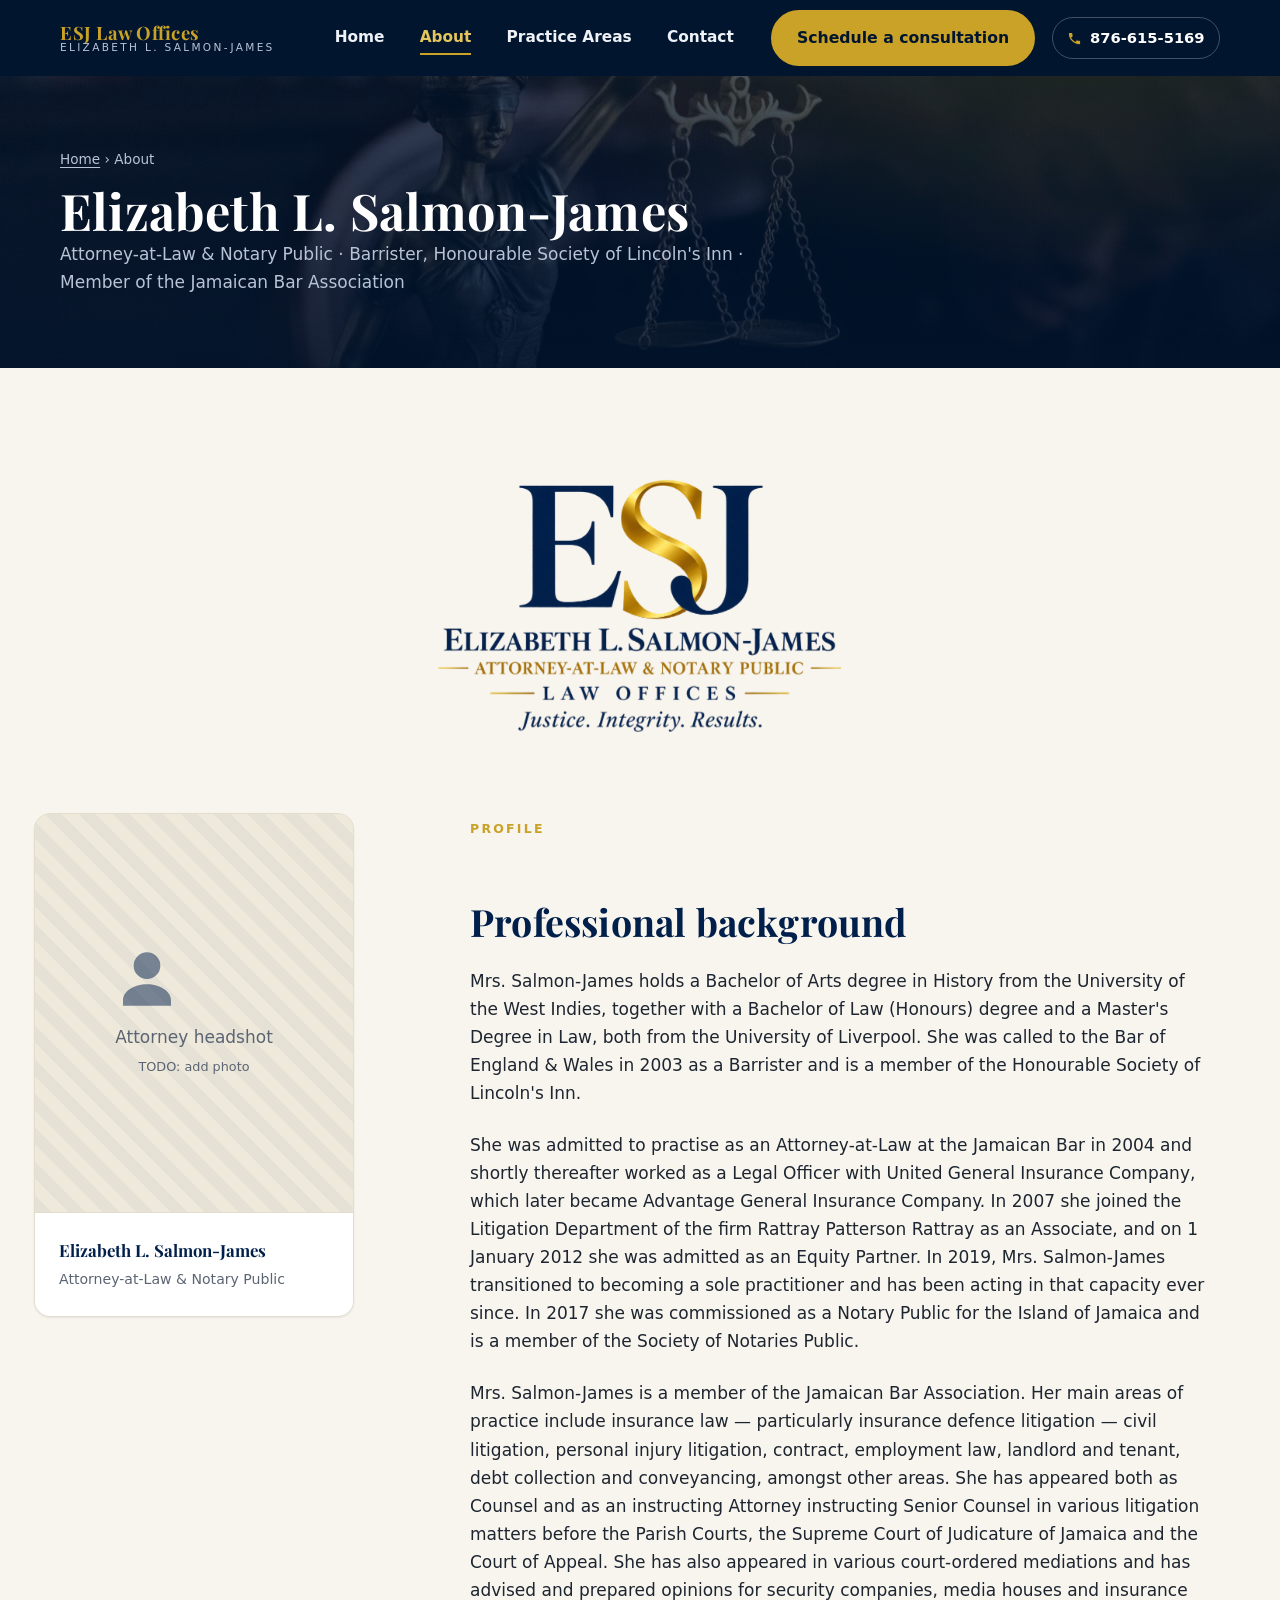
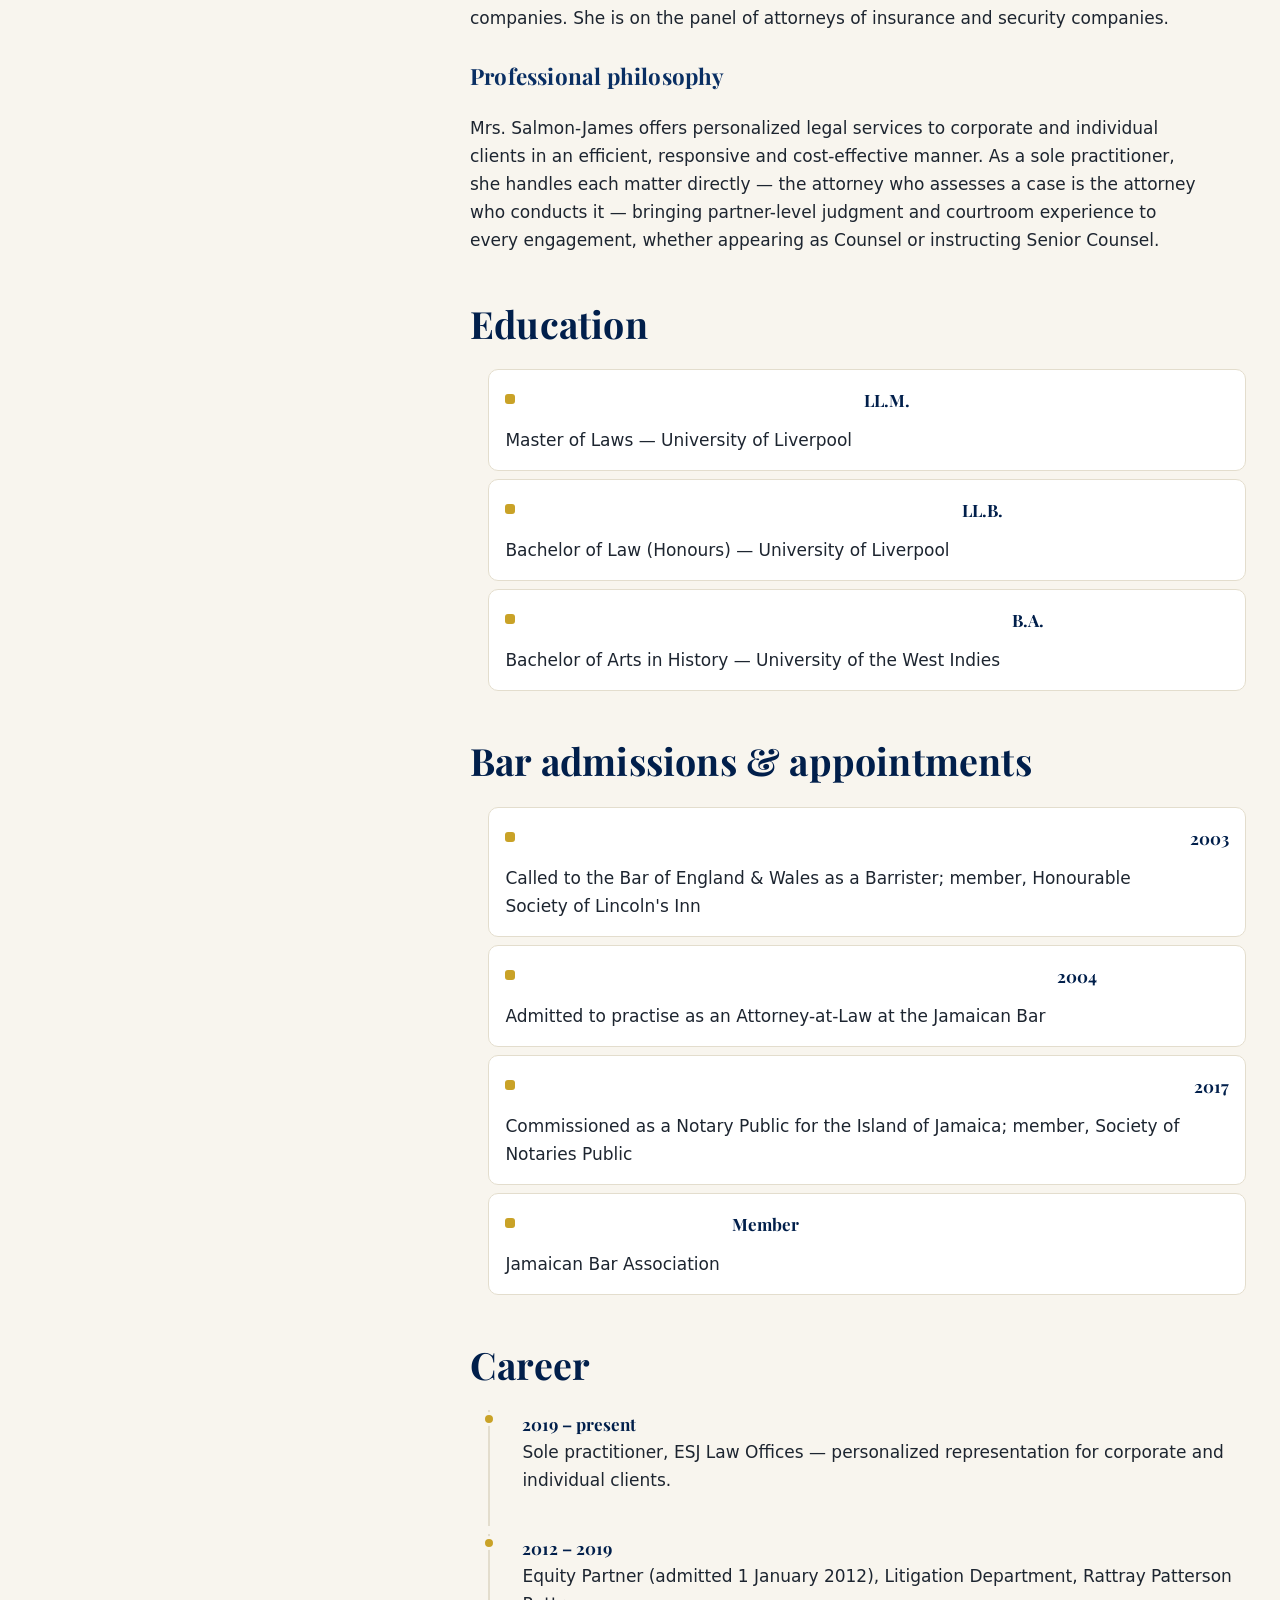
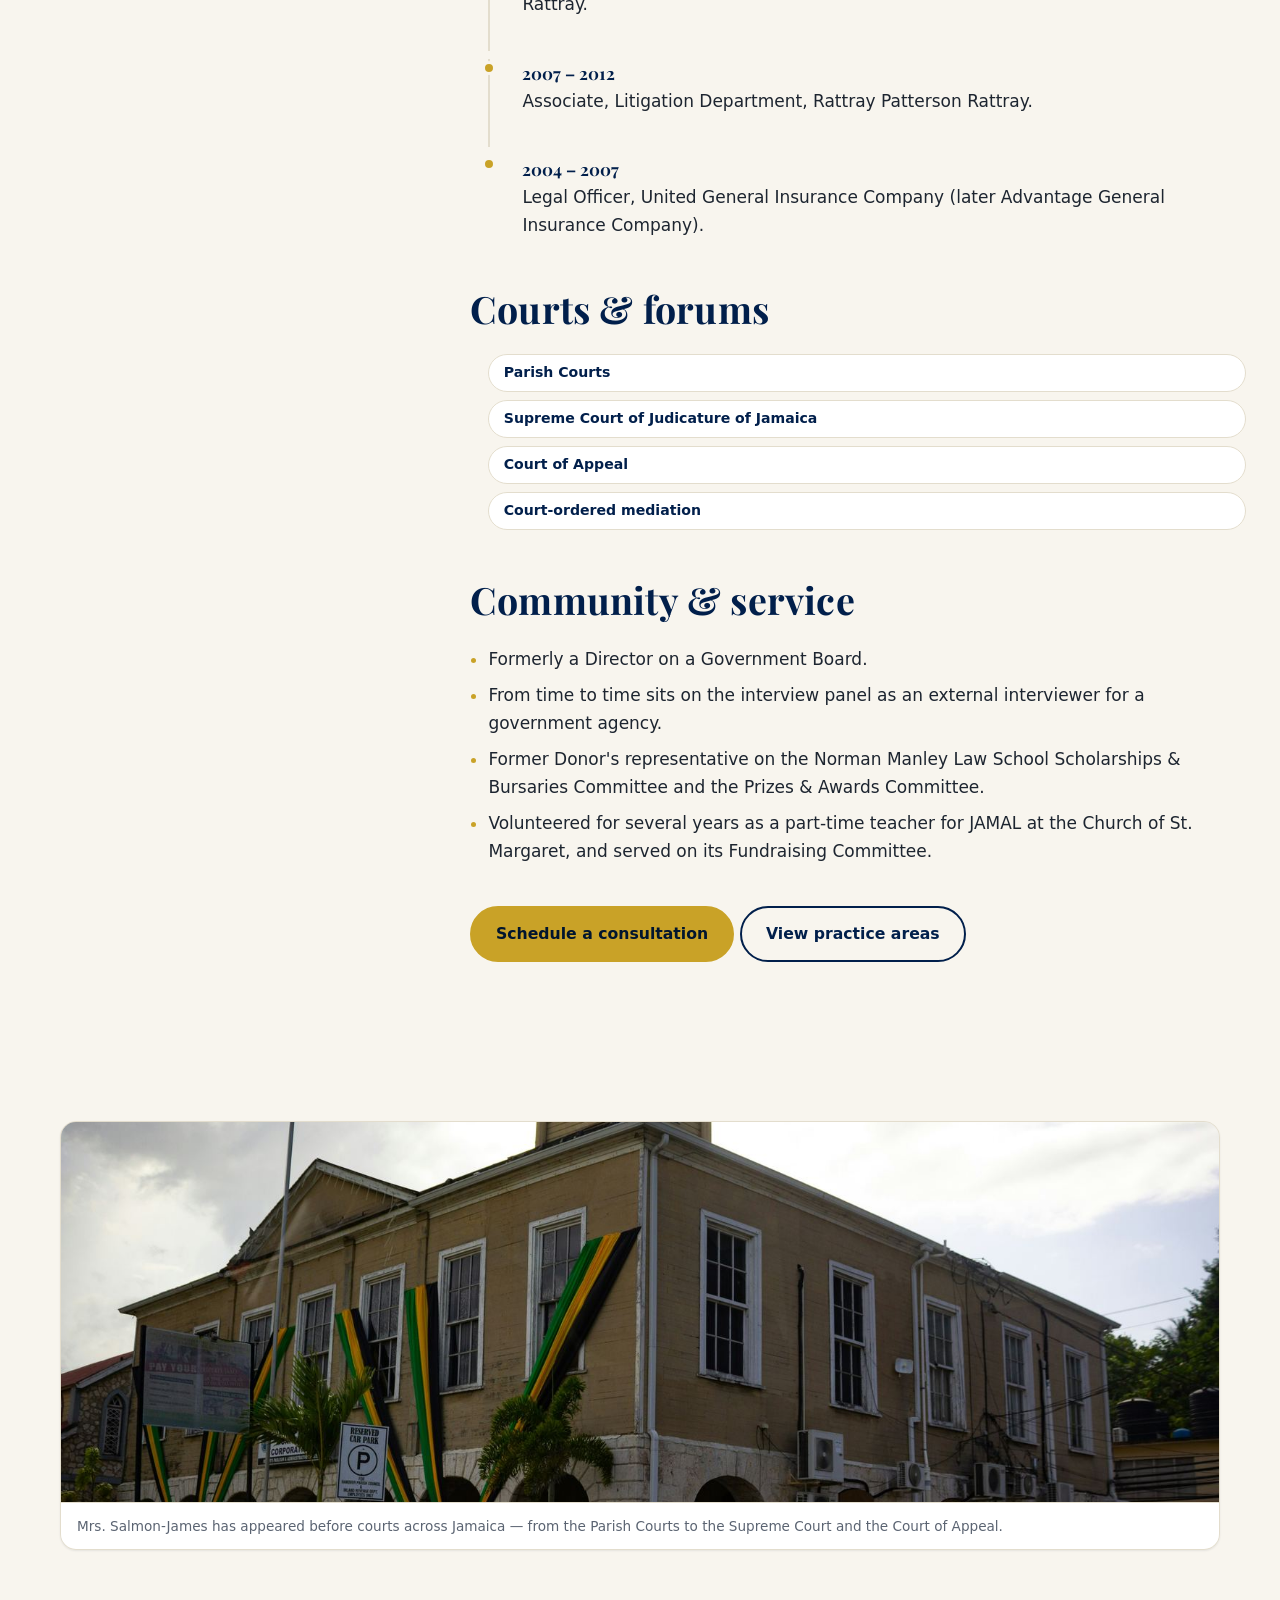
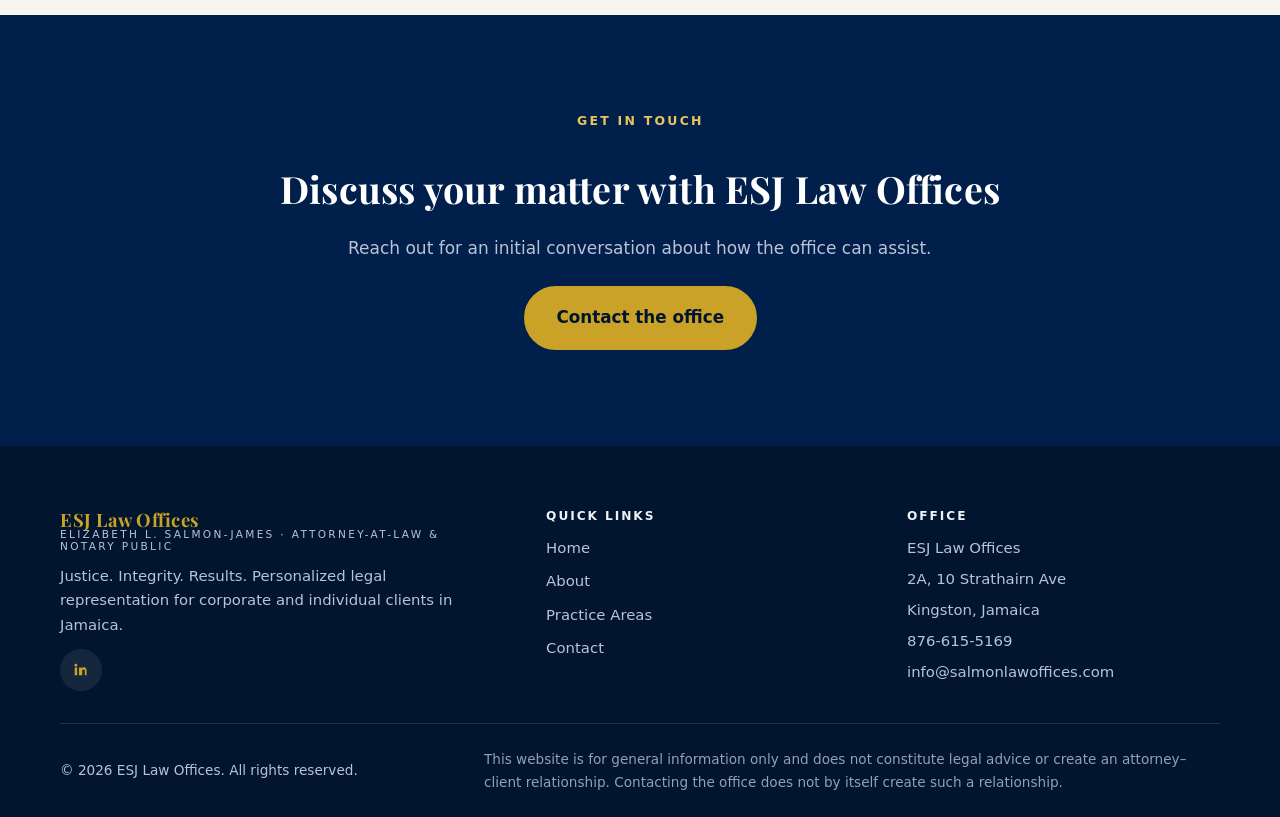
==== commit 51b9cade: "Lighten hero wash, add photo-backed sections, wire in real contact info Hero: drop the navy wash fro" ====
--- a/about.html
+++ b/about.html
@@ -47,10 +47,9 @@
         </ul>
         <a class="btn btn--gold" href="contact.html">Schedule a consultation</a>
       </nav>
-      <!-- TODO: replace with the office's real phone number -->
-      <a class="header-phone" href="tel:+1000000000">
+      <a class="header-phone" href="tel:+18766155169">
         <svg viewBox="0 0 24 24" aria-hidden="true"><path d="M6.6 10.8c1.4 2.8 3.8 5.1 6.6 6.6l2.2-2.2c.3-.3.7-.4 1-.2 1.2.4 2.4.6 3.6.6.6 0 1 .4 1 1V20c0 .6-.4 1-1 1C10.6 21 3 13.4 3 4c0-.6.4-1 1-1h3.5c.6 0 1 .4 1 1 0 1.3.2 2.5.6 3.6.1.4 0 .8-.3 1l-2.2 2.2z"/></svg>
-        <span>(000) 000-0000</span>
+        <span>876-615-5169</span>
       </a>
       <button class="nav-toggle" type="button" aria-expanded="false" aria-controls="primary-nav" aria-label="Open navigation menu">
         <span></span>
@@ -59,7 +58,11 @@
   </header>
 
   <main id="main">
-    <section class="page-hero">
+    <section class="page-hero has-photo-bg">
+      <div class="photo-bg" aria-hidden="true">
+        <img src="assets/images/bg-about.jpg" alt="" loading="lazy" decoding="async"
+             width="1300" height="1950" />
+      </div>
       <div class="container">
         <p class="breadcrumb"><a href="index.html">Home</a> &rsaquo; About</p>
         <h1>Elizabeth L. Salmon-James</h1>
@@ -236,15 +239,9 @@
           <p>Justice. Integrity. Results. Personalized legal representation for corporate and
             individual clients in Jamaica.</p>
           <div class="social-row">
-            <!-- TODO: replace href="#" with the office's real social profile URLs, or remove unused icons -->
-            <a class="social-btn" href="#" aria-label="ESJ Law Offices on Facebook" rel="noopener">
-              <svg viewBox="0 0 24 24" aria-hidden="true"><path d="M13 22v-8h2.6l.4-3H13V9.2c0-.9.3-1.5 1.6-1.5H16V5.1c-.3 0-1.2-.1-2.3-.1-2.3 0-3.7 1.4-3.7 3.9V11H7.5v3H10v8h3z"/></svg>
-            </a>
-            <a class="social-btn" href="#" aria-label="ESJ Law Offices on LinkedIn" rel="noopener">
+            <a class="social-btn" href="https://www.linkedin.com/in/elizabeth-salmon-james-a9105a63"
+               aria-label="Elizabeth L. Salmon-James on LinkedIn" rel="noopener" target="_blank">
               <svg viewBox="0 0 24 24" aria-hidden="true"><path d="M6.9 8.5V19H3.6V8.5h3.3zM5.2 3.7a1.9 1.9 0 1 1 0 3.9 1.9 1.9 0 0 1 0-3.9zM20.4 19h-3.3v-5.5c0-1.4-.5-2.3-1.7-2.3-.9 0-1.5.6-1.7 1.2-.1.2-.1.6-.1.9V19H9.3s.1-9.5 0-10.5h3.3v1.5c.4-.7 1.2-1.7 3-1.7 2.2 0 3.8 1.4 3.8 4.5V19z"/></svg>
-            </a>
-            <a class="social-btn" href="#" aria-label="ESJ Law Offices on Instagram" rel="noopener">
-              <svg viewBox="0 0 24 24" aria-hidden="true"><path d="M12 2c2.7 0 3 0 4.1.1 1.1 0 1.8.2 2.5.5.7.3 1.3.7 1.8 1.3.6.5 1 1.1 1.3 1.8.3.7.5 1.4.5 2.5.1 1.1.1 1.4.1 4.1s0 3-.1 4.1c0 1.1-.2 1.8-.5 2.5-.3.7-.7 1.3-1.3 1.8-.5.6-1.1 1-1.8 1.3-.7.3-1.4.5-2.5.5-1.1.1-1.4.1-4.1.1s-3 0-4.1-.1c-1.1 0-1.8-.2-2.5-.5-.7-.3-1.3-.7-1.8-1.3-.6-.5-1-1.1-1.3-1.8-.3-.7-.5-1.4-.5-2.5C2 15 2 14.7 2 12s0-3 .1-4.1c0-1.1.2-1.8.5-2.5.3-.7.7-1.3 1.3-1.8.5-.6 1.1-1 1.8-1.3.7-.3 1.4-.5 2.5-.5C9 2 9.3 2 12 2zm0 5a5 5 0 1 0 0 10 5 5 0 0 0 0-10zm0 8.2A3.2 3.2 0 1 1 12 8.8a3.2 3.2 0 0 1 0 6.4zM17.4 5.4a1.2 1.2 0 1 0 0 2.4 1.2 1.2 0 0 0 0-2.4z"/></svg>
             </a>
           </div>
         </div>
@@ -260,11 +257,11 @@
         <div>
           <h4>Office</h4>
           <address class="footer-nap">
-            <!-- TODO: add the office's street address -->
             <span>ESJ Law Offices</span>
-            <span>Kingston, Jamaica <!-- TODO: full mailing address --></span>
-            <a href="tel:+1000000000">(000) 000-0000</a>
-            <a href="mailto:info@esjlawoffices.com">info@esjlawoffices.com</a>
+            <span>2A, 10 Strathairn Ave</span>
+            <span>Kingston, Jamaica</span>
+            <a href="tel:+18766155169">876-615-5169</a>
+            <a href="mailto:info@salmonlawoffices.com">info@salmonlawoffices.com</a>
           </address>
         </div>
       </div>
--- a/assets/css/styles.css
+++ b/assets/css/styles.css
@@ -321,10 +321,11 @@
   pointer-events: none;
 }
 
-/* Rotating photo backdrop — landscape images cross-fade behind a heavy navy
-   wash so the hero keeps its original near-solid-navy, moody look. The wash
-   carries the same gold top-right glow the plain hero had. Falls back to the
-   plain navy gradient above when JS is off or reduced motion is requested
+/* Rotating photo backdrop — landscape images cross-fade behind a light navy
+   wash so the photos read clearly while the hero keeps its moody navy mood.
+   The wash carries the same gold top-right glow the plain hero had and stays
+   a little denser behind the heading column for text contrast. Falls back to
+   the plain navy gradient above when JS is off or reduced motion is requested
    (main.js then leaves a single static image showing). */
 .hero-media {
   position: absolute;
@@ -351,9 +352,10 @@
   position: absolute;
   inset: 0;
   background:
-    radial-gradient(1100px 460px at 82% -12%, rgba(201, 162, 39, .20), transparent 60%),
-    radial-gradient(130% 120% at 12% 24%, rgba(1, 21, 46, .70) 0%, rgba(1, 21, 46, .84) 55%, rgba(1, 21, 46, .90) 100%),
-    linear-gradient(180deg, rgba(1, 31, 75, .80) 0%, rgba(1, 21, 46, .93) 100%);
+    radial-gradient(1100px 460px at 82% -12%, rgba(201, 162, 39, .22), transparent 60%),
+    radial-gradient(70% 60% at 14% 32%, rgba(1, 21, 46, .44), transparent 72%),
+    linear-gradient(95deg, rgba(1, 21, 46, .64) 0%, rgba(1, 21, 46, .46) 42%, rgba(1, 21, 46, .24) 70%, rgba(1, 21, 46, .32) 100%),
+    linear-gradient(180deg, rgba(1, 21, 46, .28) 0%, rgba(1, 21, 46, .26) 40%, rgba(1, 21, 46, .58) 100%);
 }
 .hero-inner {
   position: relative;
@@ -724,6 +726,10 @@
 .info-list a { text-decoration: none; font-weight: 600; color: var(--navy-700); }
 .info-list a:hover { color: var(--gold); }
 .info-list .sub { font-size: .85rem; color: var(--muted); }
+/* Stack each value + its label on its own line (handles the two phone
+   numbers and the multi-line address in the office-details block). */
+.info-list li > span:last-child { display: grid; gap: .15rem; }
+.info-list li > span:last-child > a { width: max-content; max-width: 100%; }
 
 .map-embed {
   border-radius: var(--radius-lg);
@@ -941,6 +947,56 @@
   color: var(--muted);
   background: var(--white);
   border-top: 1px solid var(--border);
+}
+/* Match the card system: gentle lift + slow zoom on hover. */
+.media-band { transition: box-shadow .25s var(--ease), border-color .25s var(--ease); }
+.media-band img { transition: transform .7s var(--ease); }
+@media (hover: hover) {
+  .media-band:hover { box-shadow: var(--shadow-md); border-color: var(--gold); }
+  .media-band:hover img { transform: scale(1.045); }
+}
+
+/* ---------------------- Photo-backed navy sections --------------------- */
+/* A navy section (page hero, or the home "why choose us" band) with a faint
+   photo behind it — the same photo + navy-wash + gold-glow treatment as the
+   home hero, so the imagery feels like one system. The photo drifts with a
+   very slow Ken Burns pan; both are dropped for prefers-reduced-motion. */
+@keyframes kenburns {
+  from { transform: scale(1.03) translate3d(0, 0, 0); }
+  to   { transform: scale(1.12) translate3d(-1.6%, -1.8%, 0); }
+}
+.has-photo-bg { position: relative; overflow: hidden; }
+.has-photo-bg > .container { position: relative; z-index: 1; }
+.photo-bg {
+  position: absolute;
+  inset: 0;
+  z-index: 0;
+  overflow: hidden;
+  background: var(--navy-deep);
+  pointer-events: none;
+}
+.photo-bg img {
+  width: 100%;
+  height: 100%;
+  object-fit: cover;
+  object-position: 50% 40%;
+  opacity: .92;
+  animation: kenburns 40s var(--ease) alternate infinite;
+  will-change: transform;
+}
+.photo-bg::after {
+  content: "";
+  position: absolute;
+  inset: 0;
+  background:
+    radial-gradient(1000px 420px at 84% -20%, rgba(201, 162, 39, .18), transparent 60%),
+    linear-gradient(180deg, rgba(1, 21, 46, .74) 0%, rgba(1, 21, 46, .88) 100%);
+}
+/* The home feature band carries body copy, so it needs a heavier wash. */
+.section--navy.has-photo-bg .photo-bg::after {
+  background:
+    radial-gradient(1000px 420px at 84% -18%, rgba(201, 162, 39, .16), transparent 60%),
+    linear-gradient(180deg, rgba(1, 21, 46, .82) 0%, rgba(1, 21, 46, .92) 100%);
 }
 
 /* --------------------------- Responsive ------------------------ */
@@ -1004,6 +1060,9 @@
   /* main.js skips the parallax entirely when reduced motion is set, but
      guard here too in case the setting changes after load. */
   .hero-inner { transform: none !important; opacity: 1 !important; }
+  /* Hold the Ken Burns / hover-zoom photos completely still. */
+  .photo-bg img,
+  .media-band img { animation: none !important; transform: none !important; }
 }
 
 /* ----------------------- Print ----------------------------- */
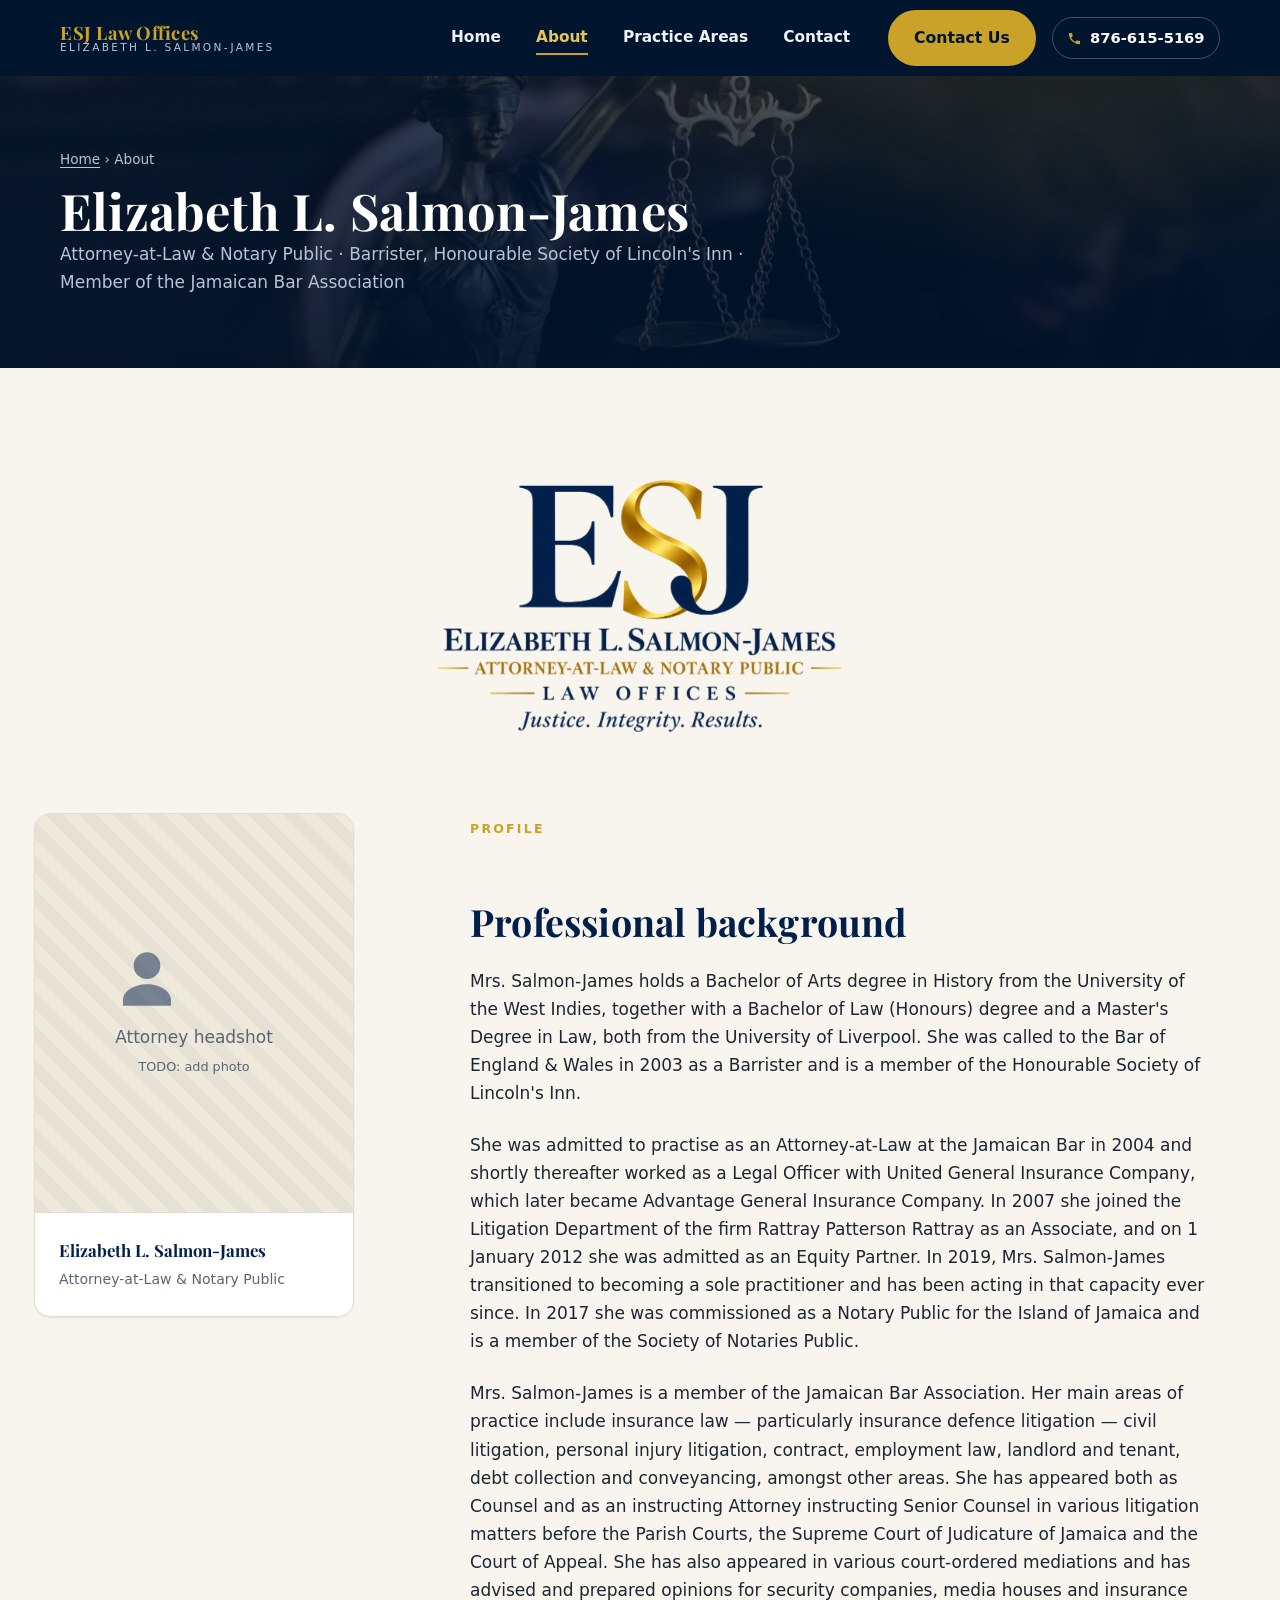
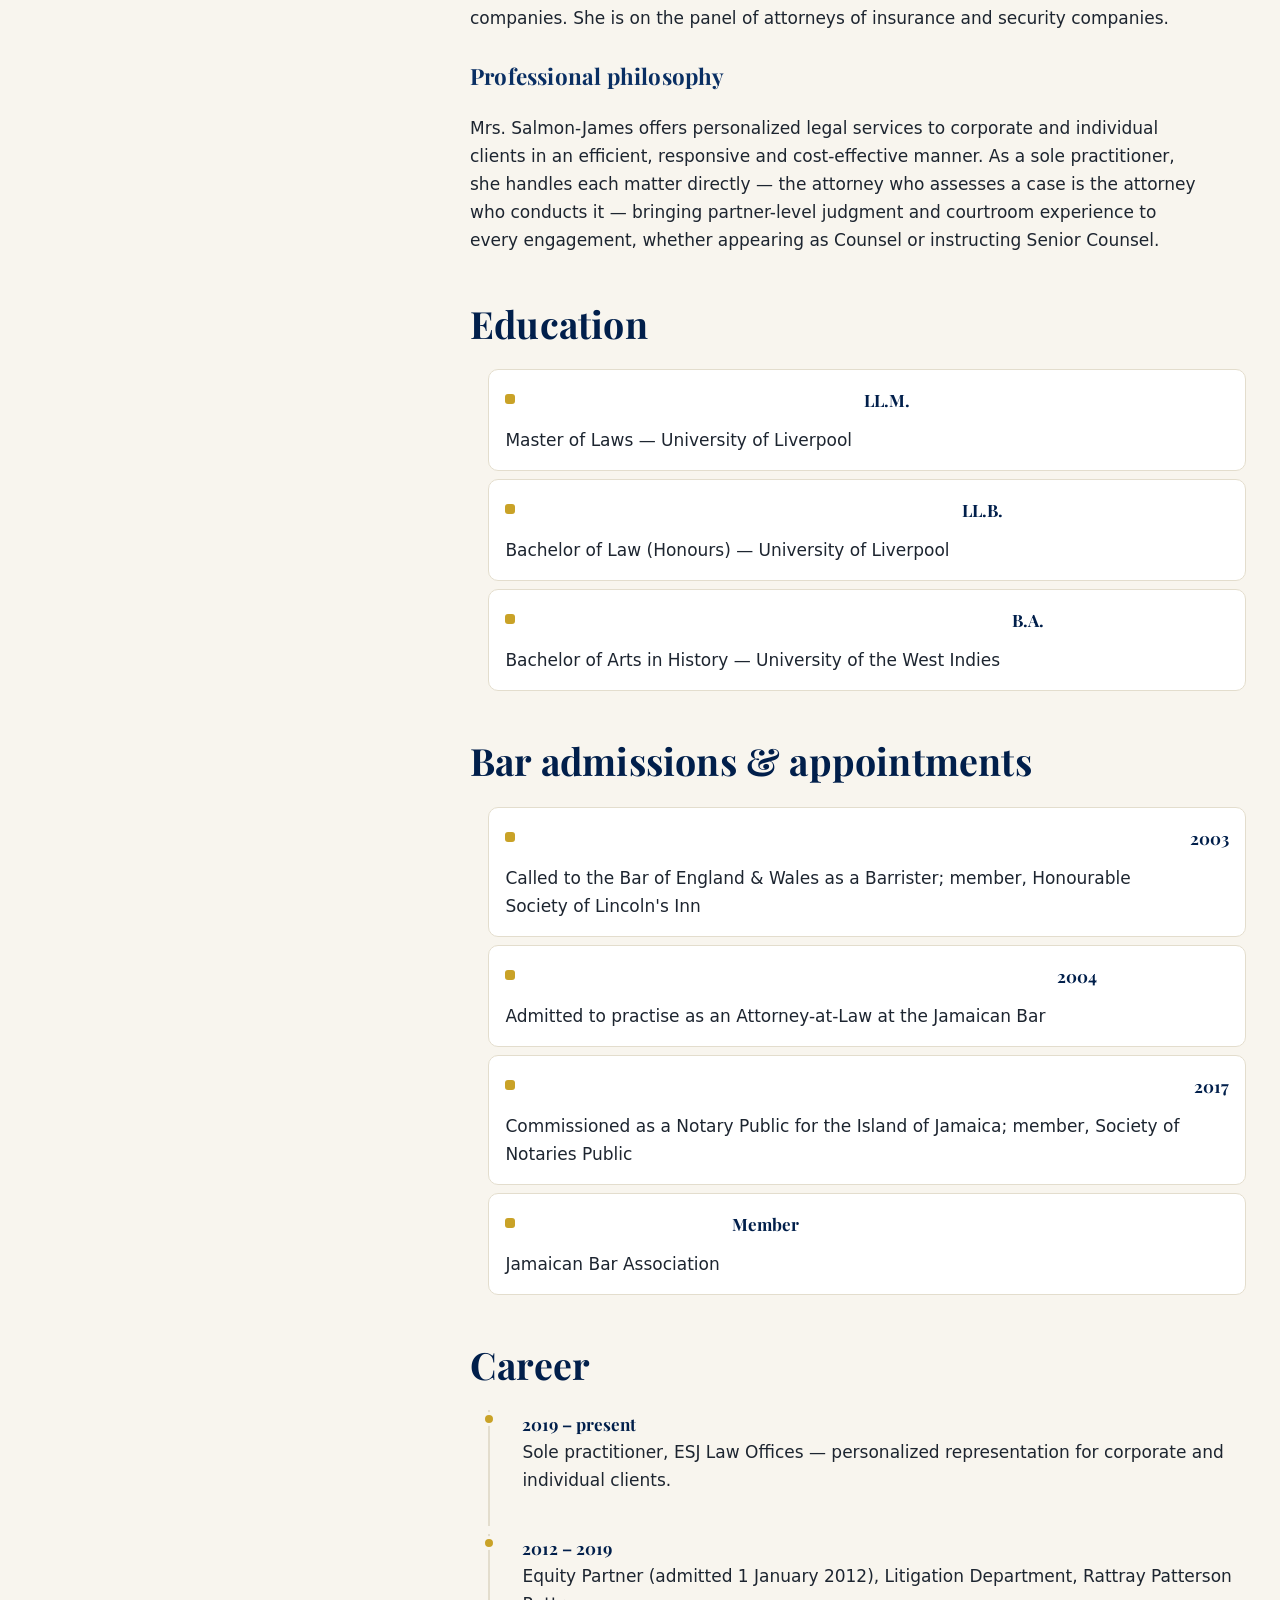
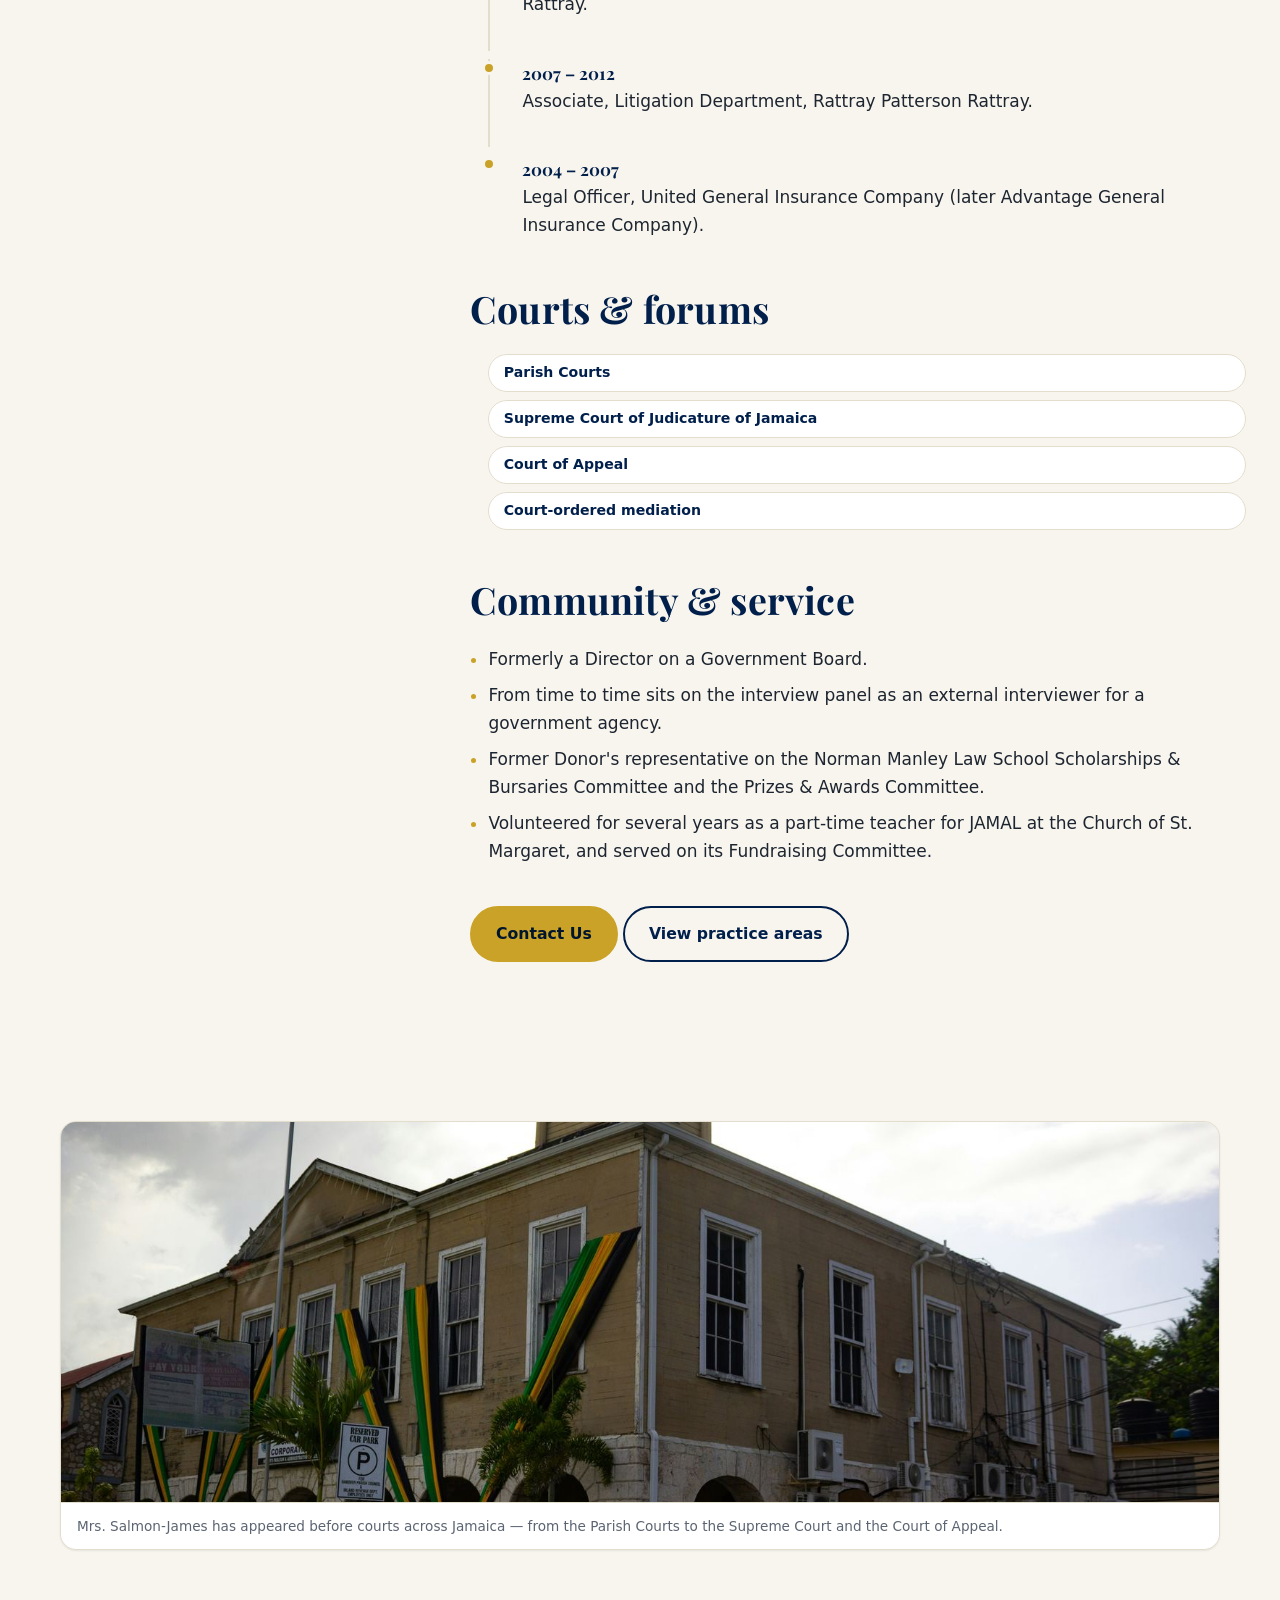
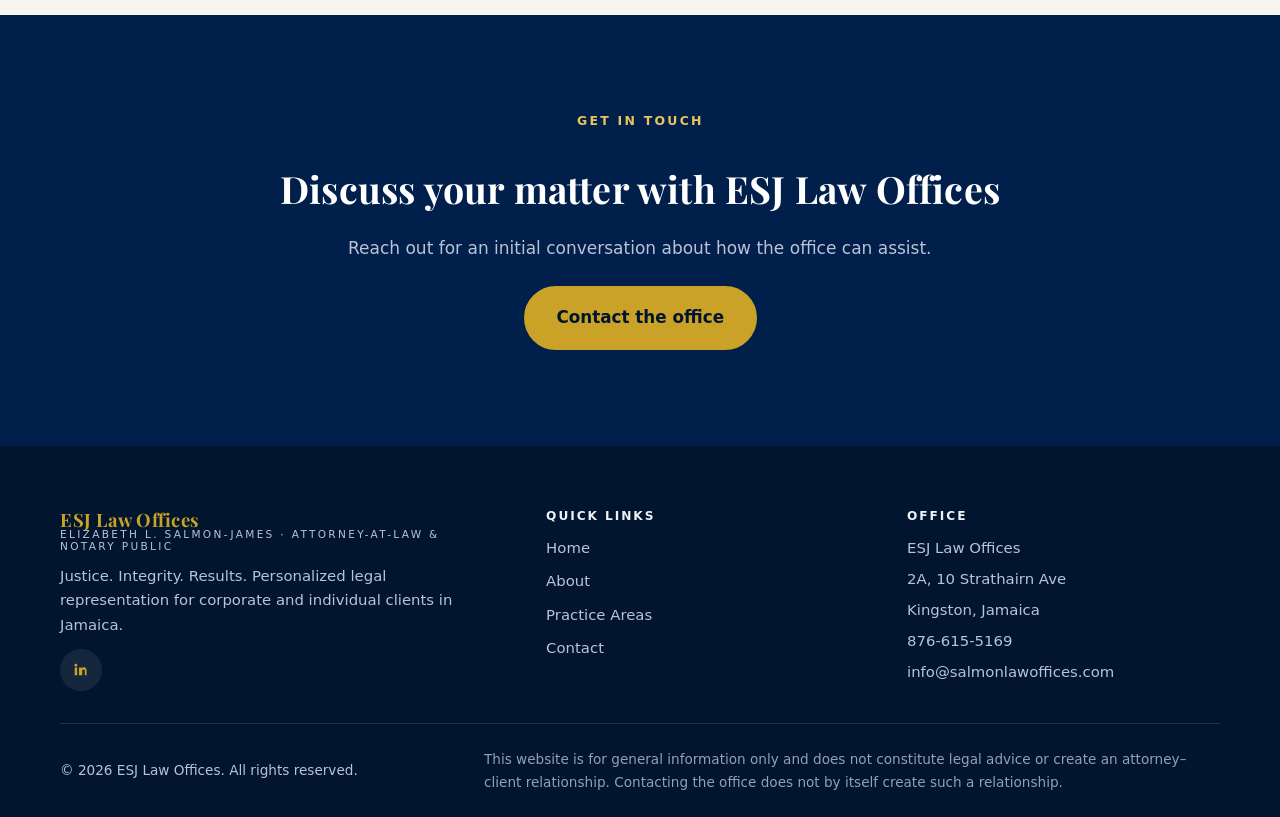
==== commit c32e73ca: "Remove "Schedule a consultation" wording; point CTAs to the Contact page We are not offering online " ====
--- a/about.html
+++ b/about.html
@@ -45,7 +45,7 @@
           <li><a class="nav-link" href="practice-areas.html">Practice&nbsp;Areas</a></li>
           <li><a class="nav-link" href="contact.html">Contact</a></li>
         </ul>
-        <a class="btn btn--gold" href="contact.html">Schedule a consultation</a>
+        <a class="btn btn--gold" href="contact.html">Contact Us</a>
       </nav>
       <a class="header-phone" href="tel:+18766155169">
         <svg viewBox="0 0 24 24" aria-hidden="true"><path d="M6.6 10.8c1.4 2.8 3.8 5.1 6.6 6.6l2.2-2.2c.3-.3.7-.4 1-.2 1.2.4 2.4.6 3.6.6.6 0 1 .4 1 1V20c0 .6-.4 1-1 1C10.6 21 3 13.4 3 4c0-.6.4-1 1-1h3.5c.6 0 1 .4 1 1 0 1.3.2 2.5.6 3.6.1.4 0 .8-.3 1l-2.2 2.2z"/></svg>
@@ -197,7 +197,7 @@
           </ul>
 
           <p style="margin-top:2.5rem">
-            <a class="btn btn--gold" href="contact.html">Schedule a consultation</a>
+            <a class="btn btn--gold" href="contact.html">Contact Us</a>
             <a class="btn btn--ghost" href="practice-areas.html">View practice areas</a>
           </p>
         </div>
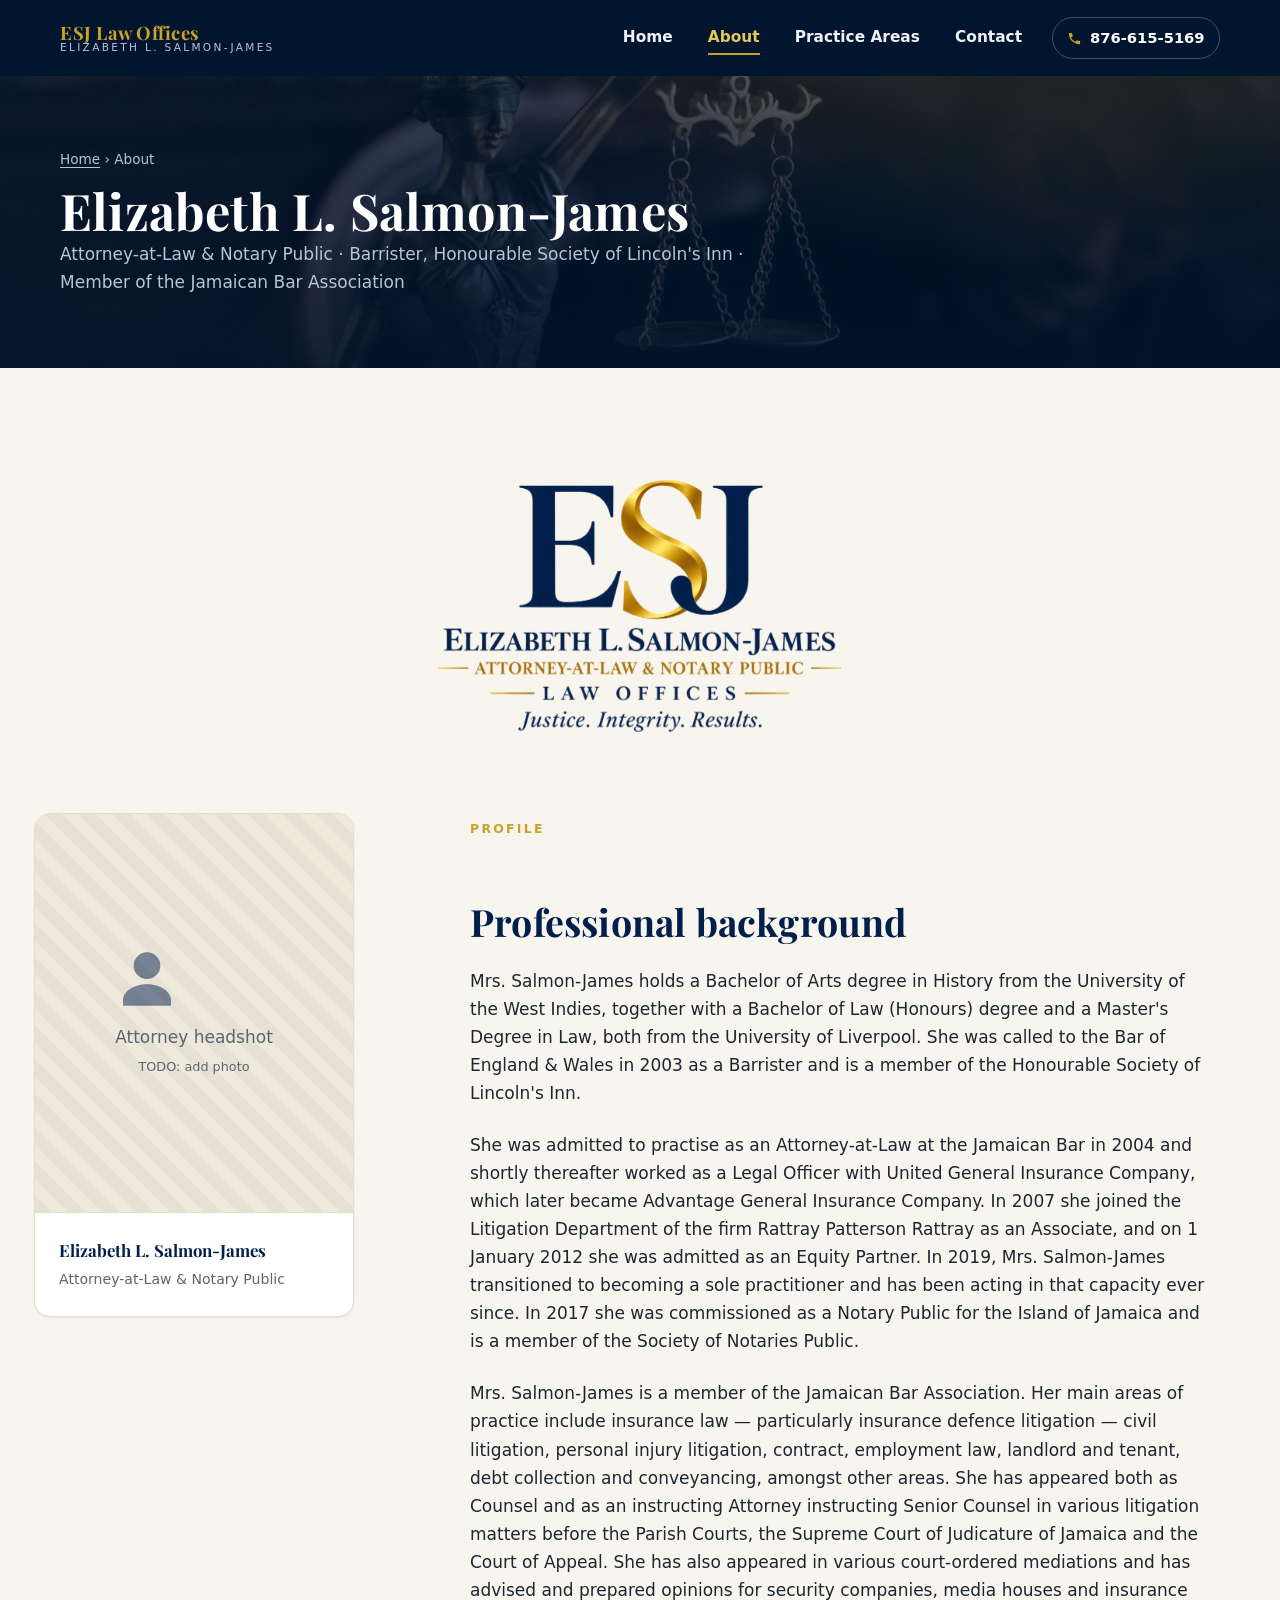
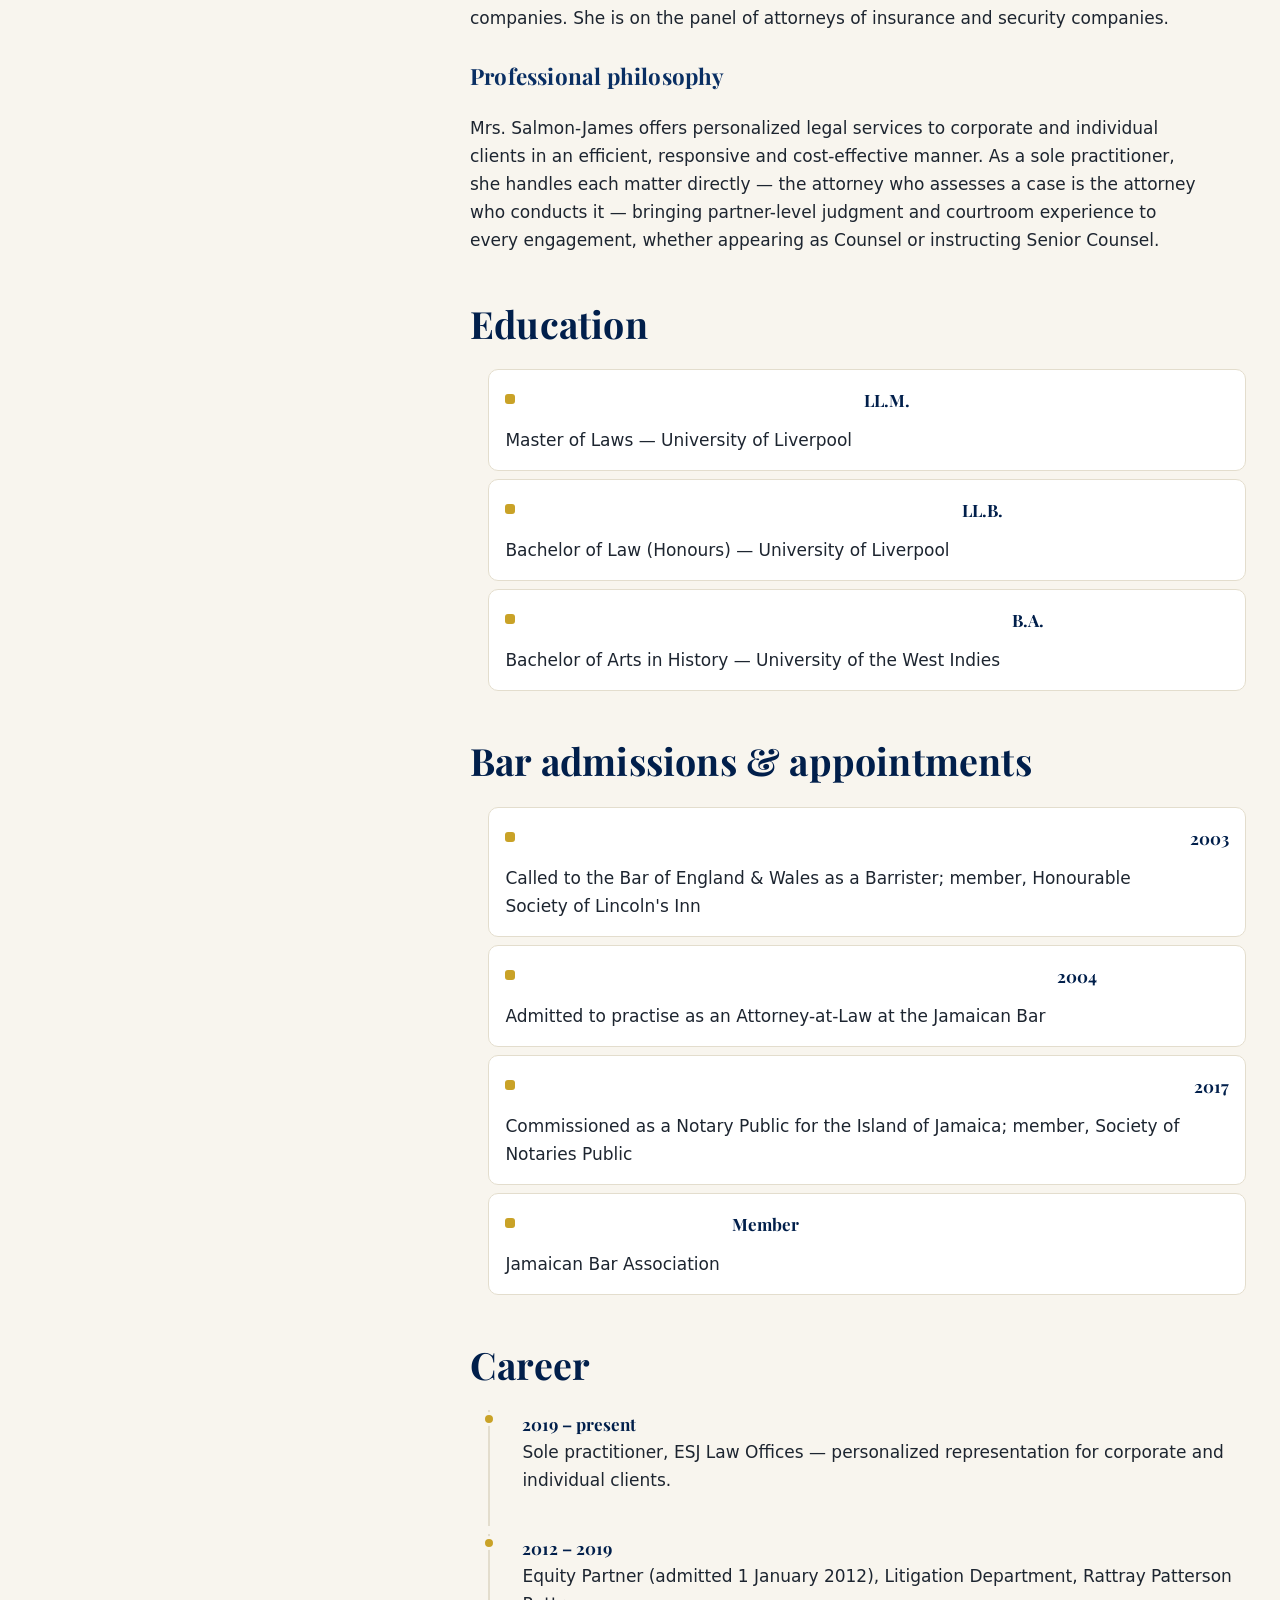
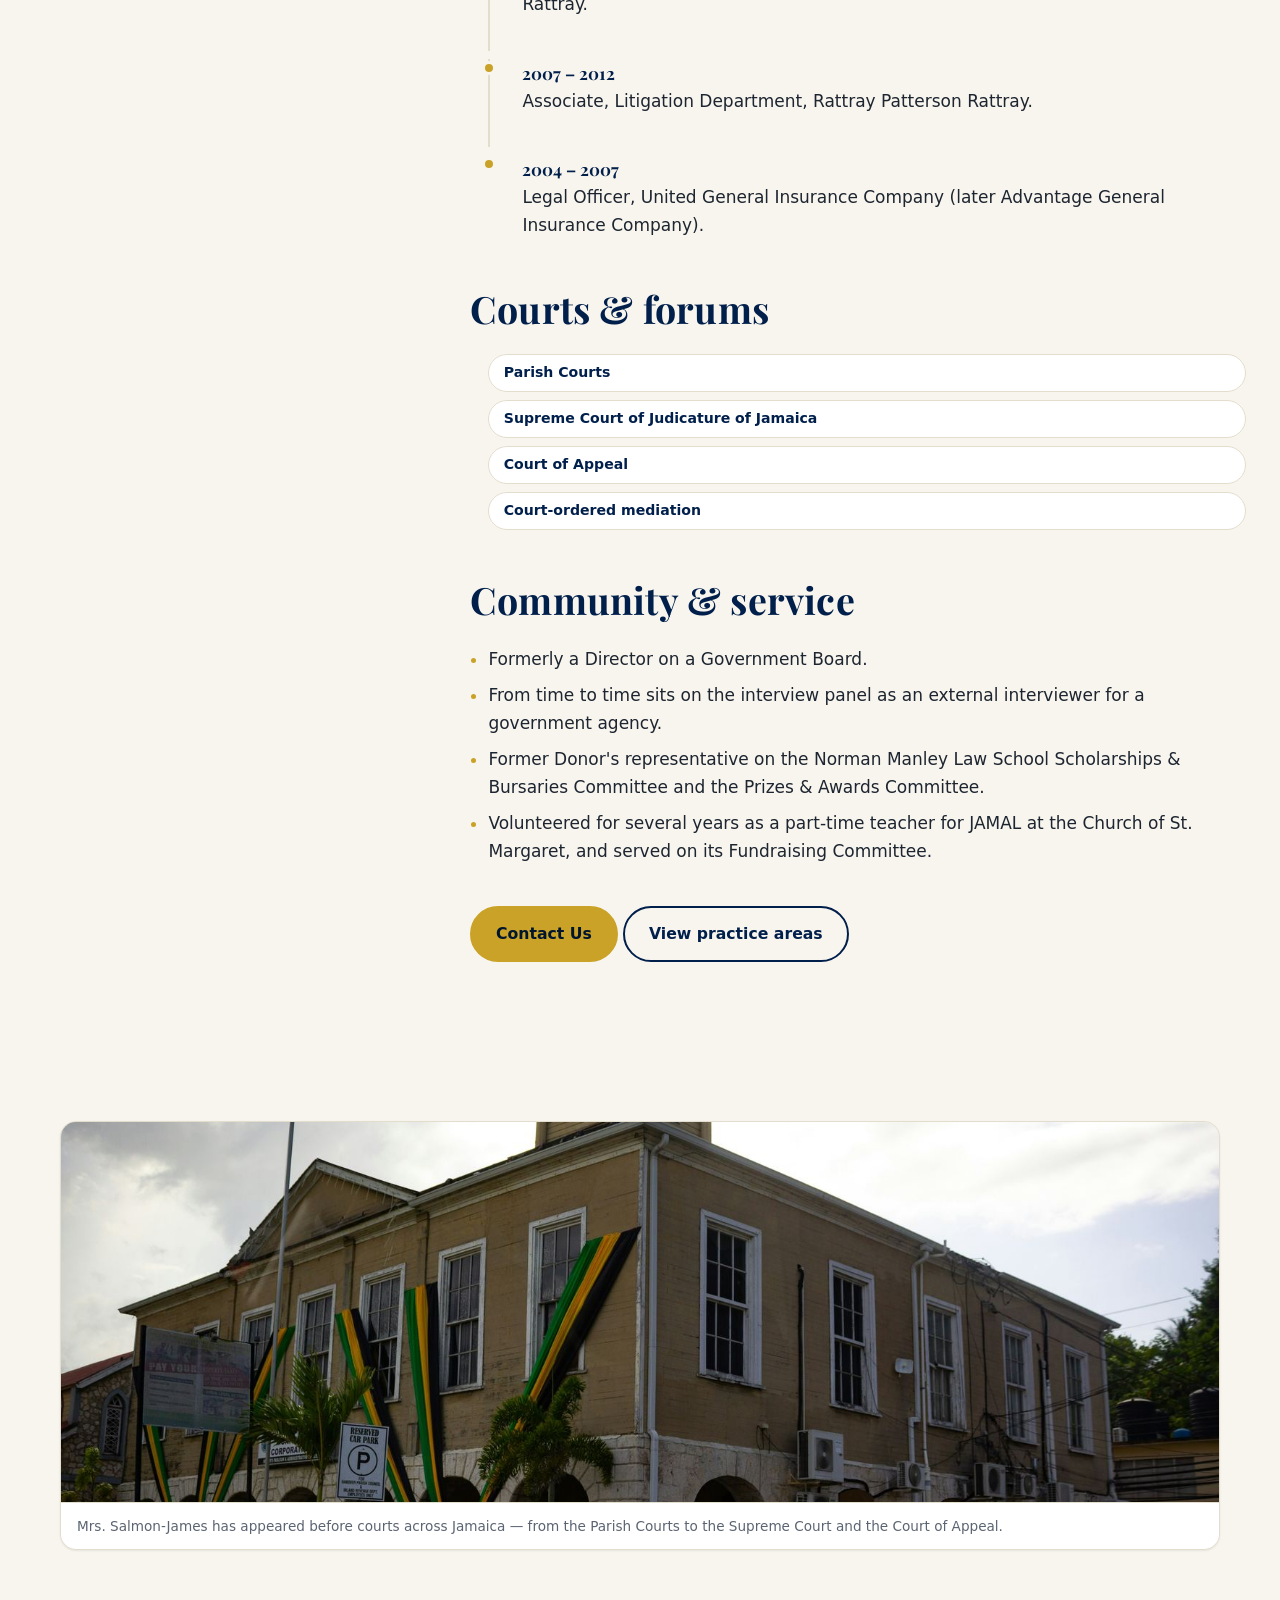
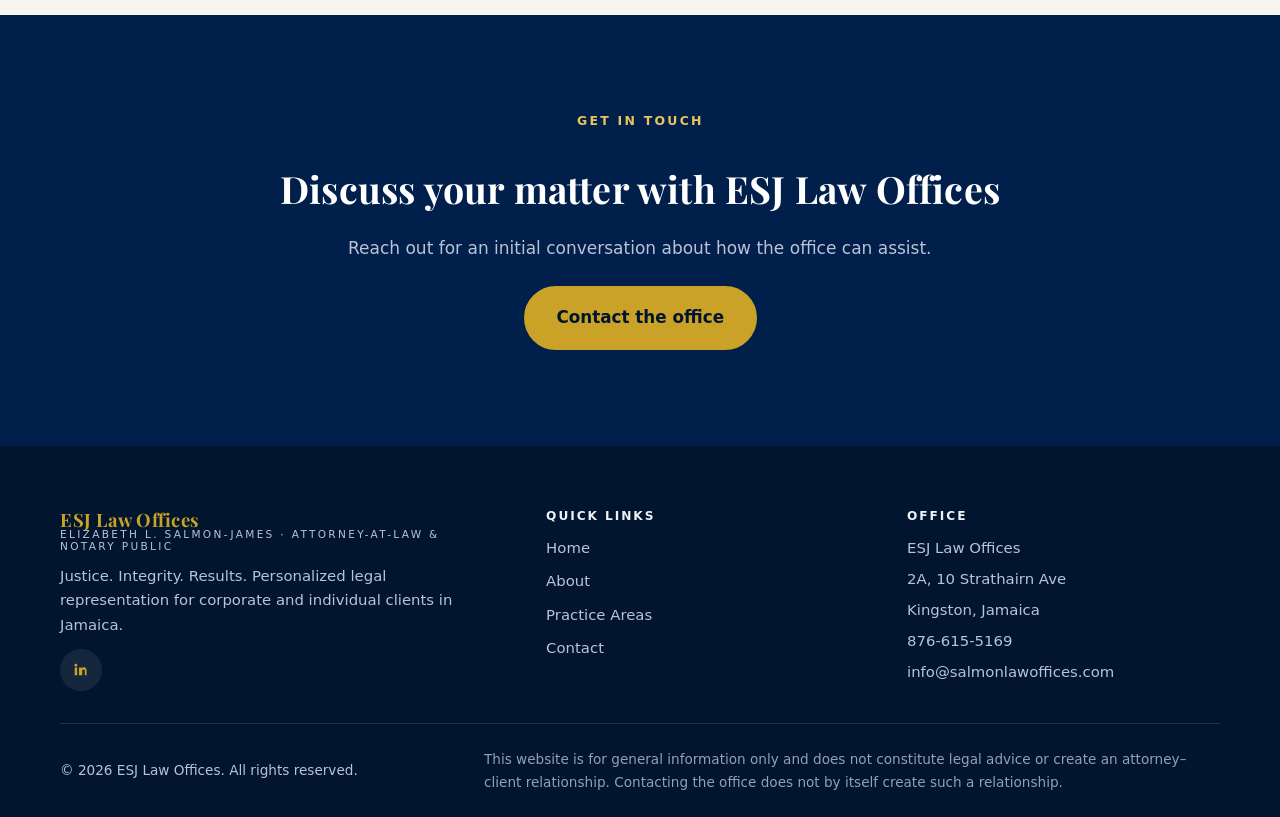
==== commit 6ea1ed30: "Drop the redundant header "Contact Us" CTA button The nav bar already carries a "Contact" link, so t" ====
--- a/about.html
+++ b/about.html
@@ -45,7 +45,6 @@
           <li><a class="nav-link" href="practice-areas.html">Practice&nbsp;Areas</a></li>
           <li><a class="nav-link" href="contact.html">Contact</a></li>
         </ul>
-        <a class="btn btn--gold" href="contact.html">Contact Us</a>
       </nav>
       <a class="header-phone" href="tel:+18766155169">
         <svg viewBox="0 0 24 24" aria-hidden="true"><path d="M6.6 10.8c1.4 2.8 3.8 5.1 6.6 6.6l2.2-2.2c.3-.3.7-.4 1-.2 1.2.4 2.4.6 3.6.6.6 0 1 .4 1 1V20c0 .6-.4 1-1 1C10.6 21 3 13.4 3 4c0-.6.4-1 1-1h3.5c.6 0 1 .4 1 1 0 1.3.2 2.5.6 3.6.1.4 0 .8-.3 1l-2.2 2.2z"/></svg>
--- a/assets/css/styles.css
+++ b/assets/css/styles.css
@@ -1039,7 +1039,6 @@
   }
   .nav-link::after { display: none; }
   .nav-link[aria-current="page"] { background: rgba(201,162,39,.12); }
-  .primary-nav .btn { margin-top: var(--space-4); justify-content: center; }
 }
 
 @media (max-width: 560px) {
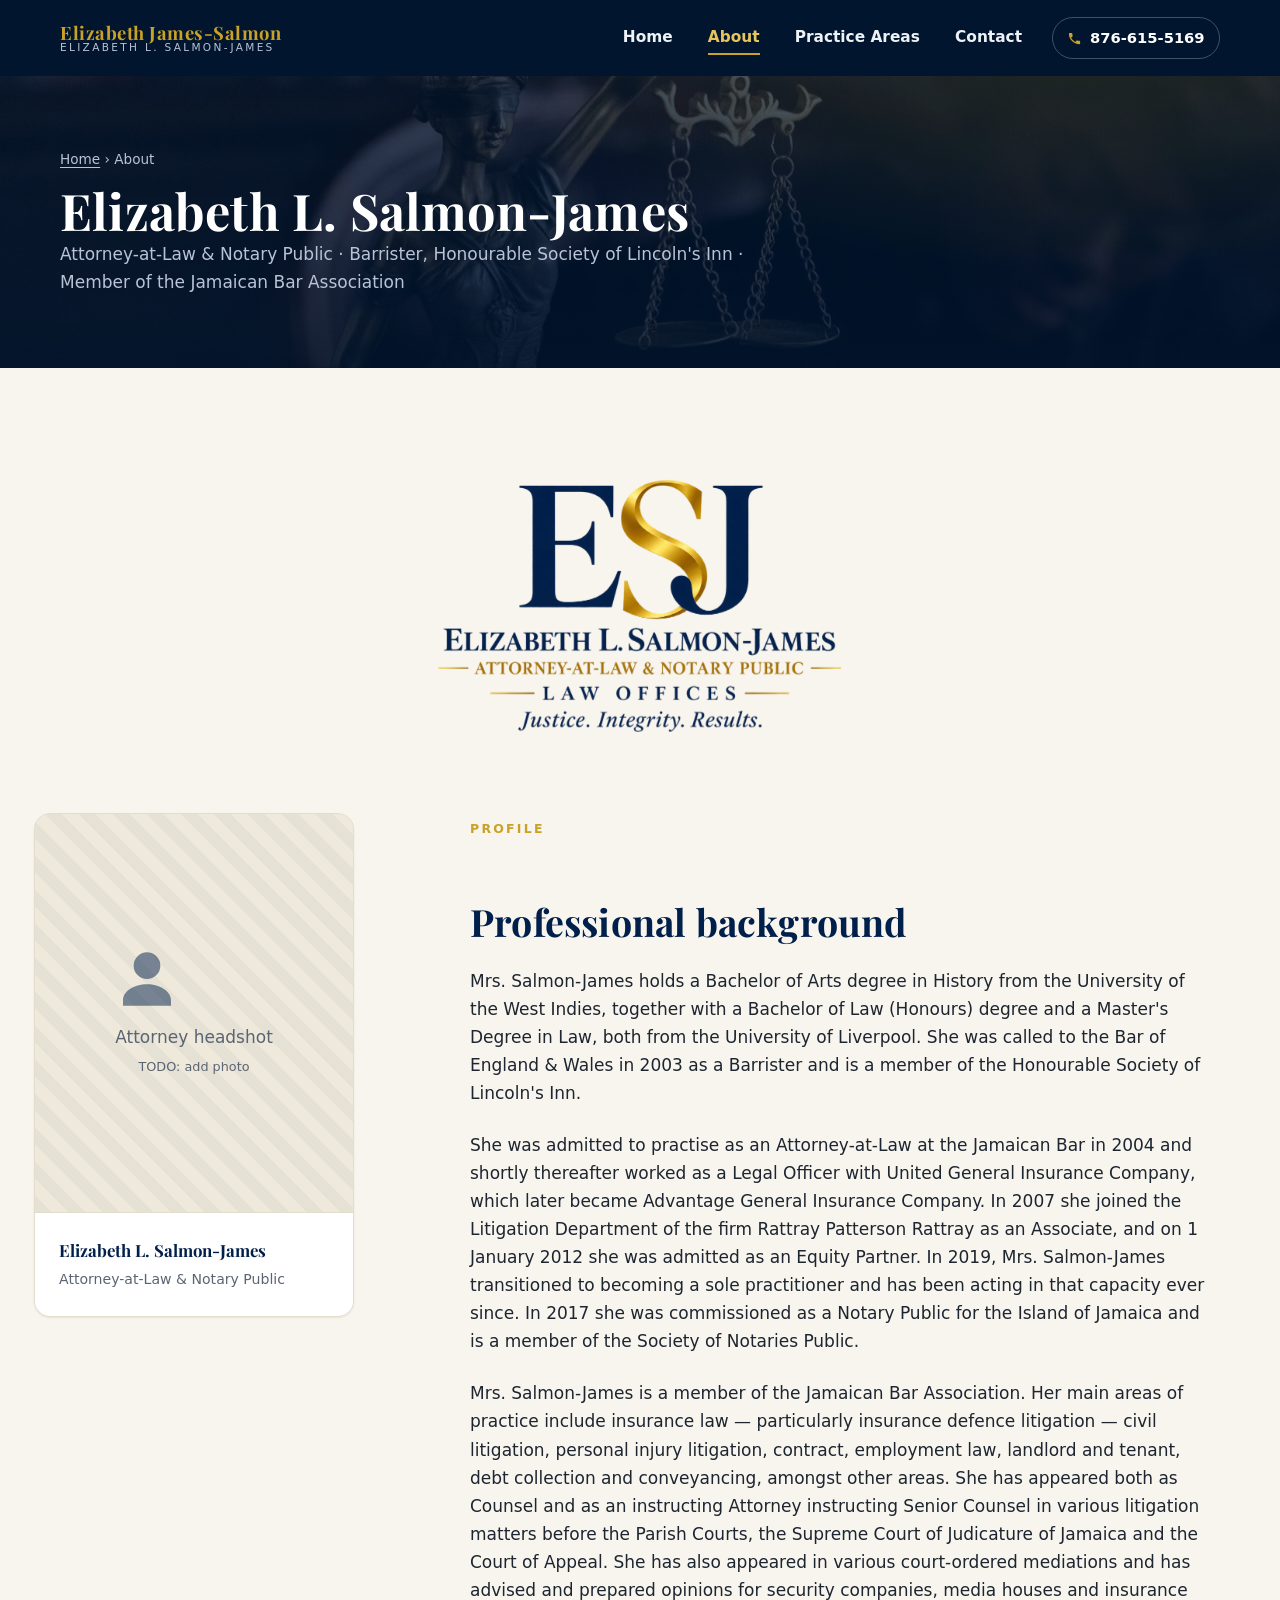
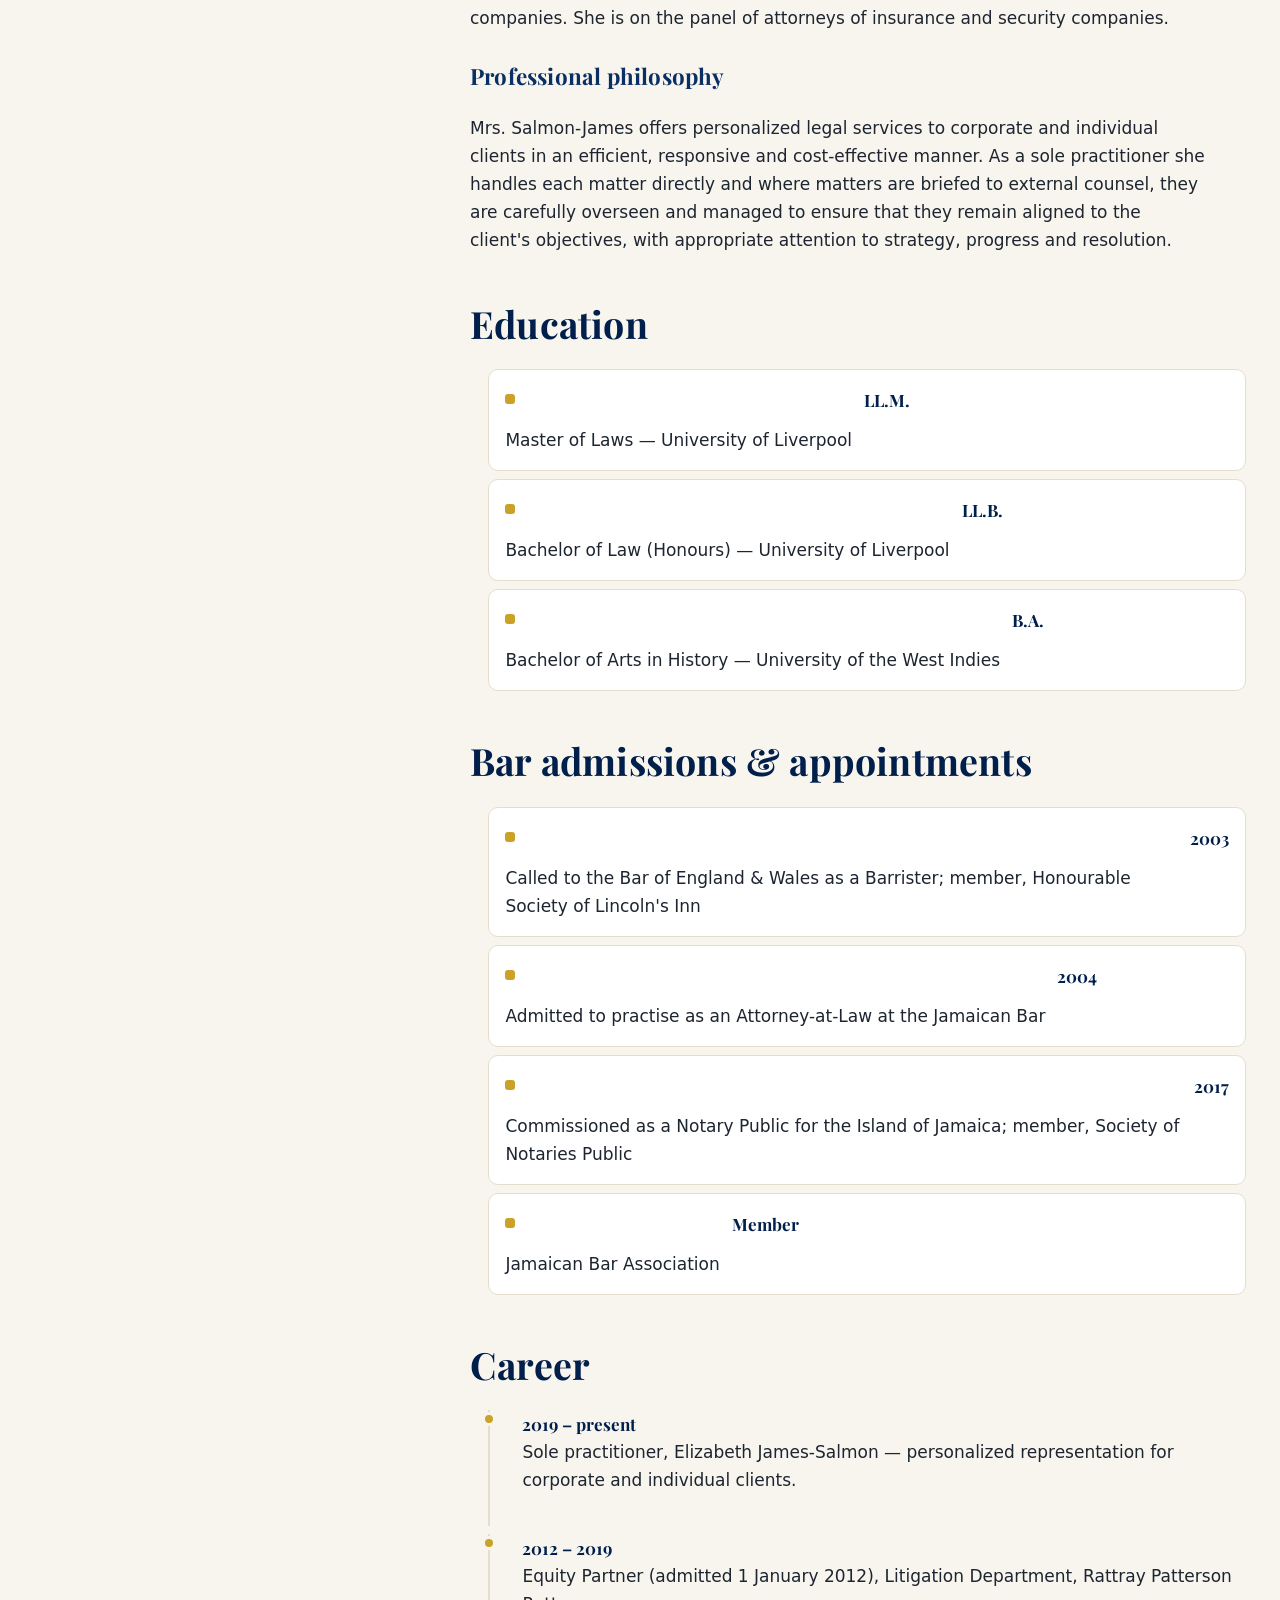
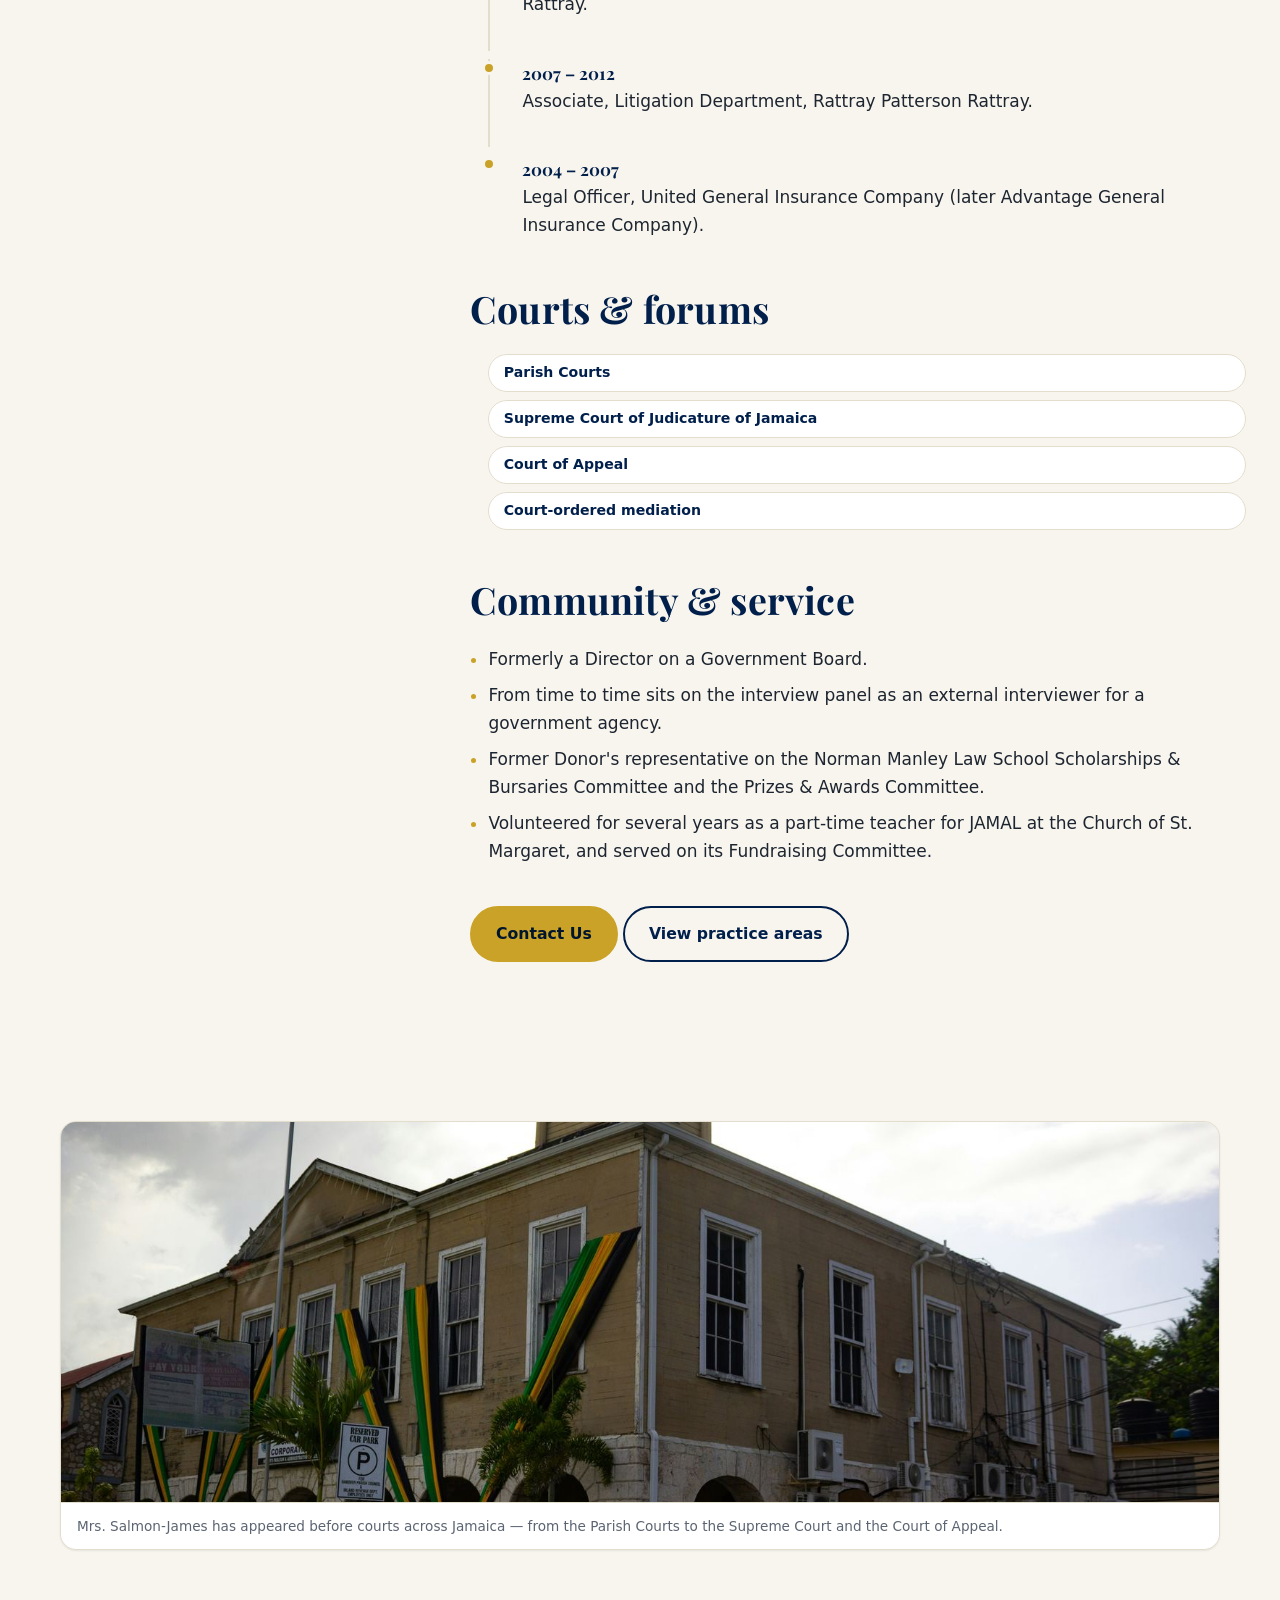
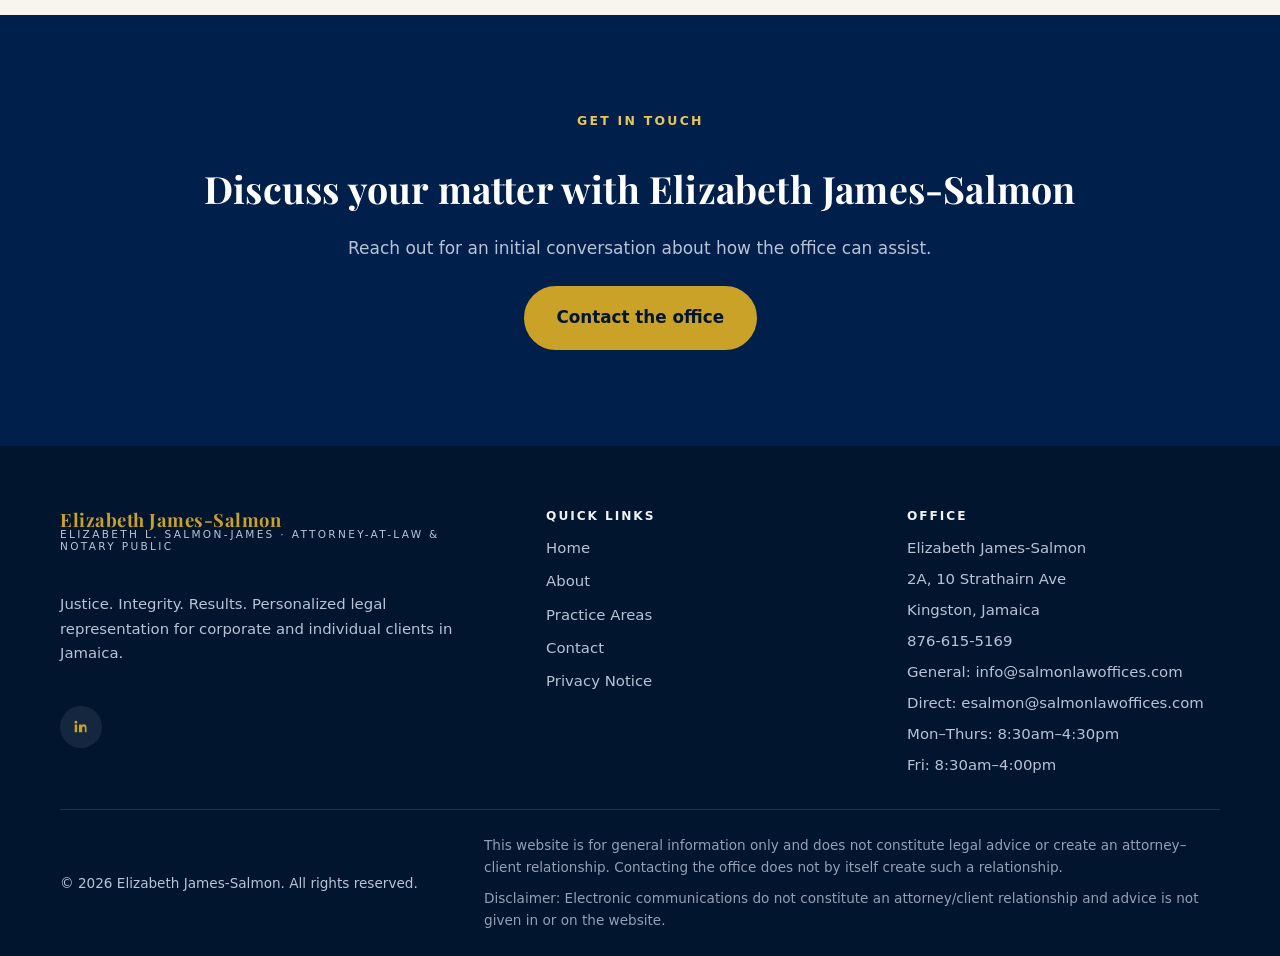
==== commit 12764c03: "Correct practice name, add hours/second email, privacy notice - Replace the non-registered "ESJ Law " ====
--- a/about.html
+++ b/about.html
@@ -3,15 +3,15 @@
 <head>
   <meta charset="UTF-8" />
   <meta name="viewport" content="width=device-width, initial-scale=1" />
-  <title>About Elizabeth L. Salmon-James | ESJ Law Offices</title>
+  <title>About Elizabeth L. Salmon-James | Elizabeth James-Salmon</title>
   <meta name="description" content="The professional profile of Elizabeth L. Salmon-James — Barrister of England &amp; Wales, Attorney-at-Law admitted in Jamaica in 2004, former Equity Partner and Notary Public. Education, bar admissions, experience and philosophy." />
   <link rel="canonical" href="https://www.esjlawoffices.com/about.html" />
   <meta name="theme-color" content="#01152e" />
 
   <meta property="og:type" content="profile" />
-  <meta property="og:site_name" content="ESJ Law Offices" />
-  <meta property="og:title" content="About Elizabeth L. Salmon-James | ESJ Law Offices" />
-  <meta property="og:description" content="Barrister, Attorney-at-Law and Notary Public with two decades of litigation experience in Jamaica." />
+  <meta property="og:site_name" content="Elizabeth James-Salmon" />
+  <meta property="og:title" content="About Elizabeth L. Salmon-James | Elizabeth James-Salmon" />
+  <meta property="og:description" content="Barrister, Attorney-at-Law and Notary Public with over two decades of litigation experience in Jamaica." />
   <meta property="og:url" content="https://www.esjlawoffices.com/about.html" />
   <meta property="og:image" content="https://www.esjlawoffices.com/assets/images/og-image.jpg" />
   <meta name="twitter:card" content="summary_large_image" />
@@ -32,9 +32,9 @@
 
   <header class="site-header">
     <div class="container header-inner">
-      <a class="brand" href="index.html" aria-label="ESJ Law Offices — home">
+      <a class="brand" href="index.html" aria-label="Elizabeth James-Salmon — home">
         <span class="brand-text">
-          <span class="b1">ESJ Law Offices</span>
+          <span class="b1">Elizabeth James-Salmon</span>
           <span class="b2">Elizabeth L. Salmon-James</span>
         </span>
       </a>
@@ -131,11 +131,10 @@
           <h3>Professional philosophy</h3>
           <p>
             Mrs. Salmon-James offers personalized legal services to corporate and individual
-            clients in an efficient, responsive and cost-effective manner. As a sole
-            practitioner, she handles each matter directly — the attorney who assesses a case is
-            the attorney who conducts it — bringing partner-level judgment and courtroom
-            experience to every engagement, whether appearing as Counsel or instructing Senior
-            Counsel.
+            clients in an efficient, responsive and cost-effective manner. As a sole practitioner
+            she handles each matter directly and where matters are briefed to external counsel,
+            they are carefully overseen and managed to ensure that they remain aligned to the
+            client's objectives, with appropriate attention to strategy, progress and resolution.
           </p>
 
           <h2>Education</h2>
@@ -157,8 +156,8 @@
           <ul class="timeline">
             <li>
               <p class="t-year">2019 &ndash; present</p>
-              <p>Sole practitioner, ESJ Law Offices — personalized representation for corporate
-                and individual clients.</p>
+              <p>Sole practitioner, Elizabeth James-Salmon — personalized representation for
+                corporate and individual clients.</p>
             </li>
             <li>
               <p class="t-year">2012 &ndash; 2019</p>
@@ -218,7 +217,7 @@
     <section class="section section--navy cta-band" aria-labelledby="cta-title">
       <div class="container">
         <span class="eyebrow reveal">Get in touch</span>
-        <h2 id="cta-title" class="reveal reveal--heading" data-reveal-delay="1">Discuss your matter with ESJ Law Offices</h2>
+        <h2 id="cta-title" class="reveal reveal--heading" data-reveal-delay="1">Discuss your matter with Elizabeth James-Salmon</h2>
         <p class="reveal" data-reveal-delay="2">Reach out for an initial conversation about how the office can assist.</p>
         <div class="reveal" data-reveal-delay="3">
           <a class="btn btn--gold btn--lg" href="contact.html">Contact the office</a>
@@ -232,7 +231,7 @@
       <div class="footer-grid">
         <div class="footer-brand">
           <span class="brand-text">
-            <span class="b1">ESJ Law Offices</span>
+            <span class="b1">Elizabeth James-Salmon</span>
             <span class="b2">Elizabeth L. Salmon-James &middot; Attorney-at-Law &amp; Notary Public</span>
           </span>
           <p>Justice. Integrity. Results. Personalized legal representation for corporate and
@@ -251,26 +250,36 @@
             <li><a href="about.html">About</a></li>
             <li><a href="practice-areas.html">Practice Areas</a></li>
             <li><a href="contact.html">Contact</a></li>
+            <li><a href="privacy.html">Privacy Notice</a></li>
           </ul>
         </div>
         <div>
           <h4>Office</h4>
           <address class="footer-nap">
-            <span>ESJ Law Offices</span>
+            <span>Elizabeth James-Salmon</span>
             <span>2A, 10 Strathairn Ave</span>
             <span>Kingston, Jamaica</span>
             <a href="tel:+18766155169">876-615-5169</a>
-            <a href="mailto:info@salmonlawoffices.com">info@salmonlawoffices.com</a>
+            <a href="mailto:info@salmonlawoffices.com">General: info@salmonlawoffices.com</a>
+            <a href="mailto:esalmon@salmonlawoffices.com">Direct: esalmon@salmonlawoffices.com</a>
+            <span>Mon&ndash;Thurs: 8:30am&ndash;4:30pm</span>
+            <span>Fri: 8:30am&ndash;4:00pm</span>
           </address>
         </div>
       </div>
       <div class="footer-bottom">
-        <p>&copy; <span id="year">2026</span> ESJ Law Offices. All rights reserved.</p>
-        <p class="disclaimer">
-          This website is for general information only and does not constitute legal advice or
-          create an attorney–client relationship. Contacting the office does not by itself create
-          such a relationship.
-        </p>
+        <p>&copy; <span id="year">2026</span> Elizabeth James-Salmon. All rights reserved.</p>
+        <div class="footer-disclaimers">
+          <p class="disclaimer">
+            This website is for general information only and does not constitute legal advice or
+            create an attorney–client relationship. Contacting the office does not by itself create
+            such a relationship.
+          </p>
+          <p class="disclaimer">
+            Disclaimer: Electronic communications do not constitute an attorney/client
+            relationship and advice is not given in or on the website.
+          </p>
+        </div>
       </div>
     </div>
   </footer>
--- a/assets/css/styles.css
+++ b/assets/css/styles.css
@@ -1,5 +1,5 @@
 /* =========================================================================
-   ESJ Law Offices — styles.css
+   Elizabeth James-Salmon — styles.css
    Palette sampled from source-materials/logo.png
    navy  #011f4b   gold  #c9a227   cream #f8f5ee
    ========================================================================= */
@@ -810,6 +810,7 @@
 }
 .footer-bottom p { margin: 0; font-size: .85rem; }
 .footer-bottom .disclaimer { max-width: 46rem; opacity: .8; }
+.footer-disclaimers { display: grid; gap: .5rem; max-width: 46rem; }
 
 /* ----------------------------- Back to top ----------------------- */
 .back-to-top {
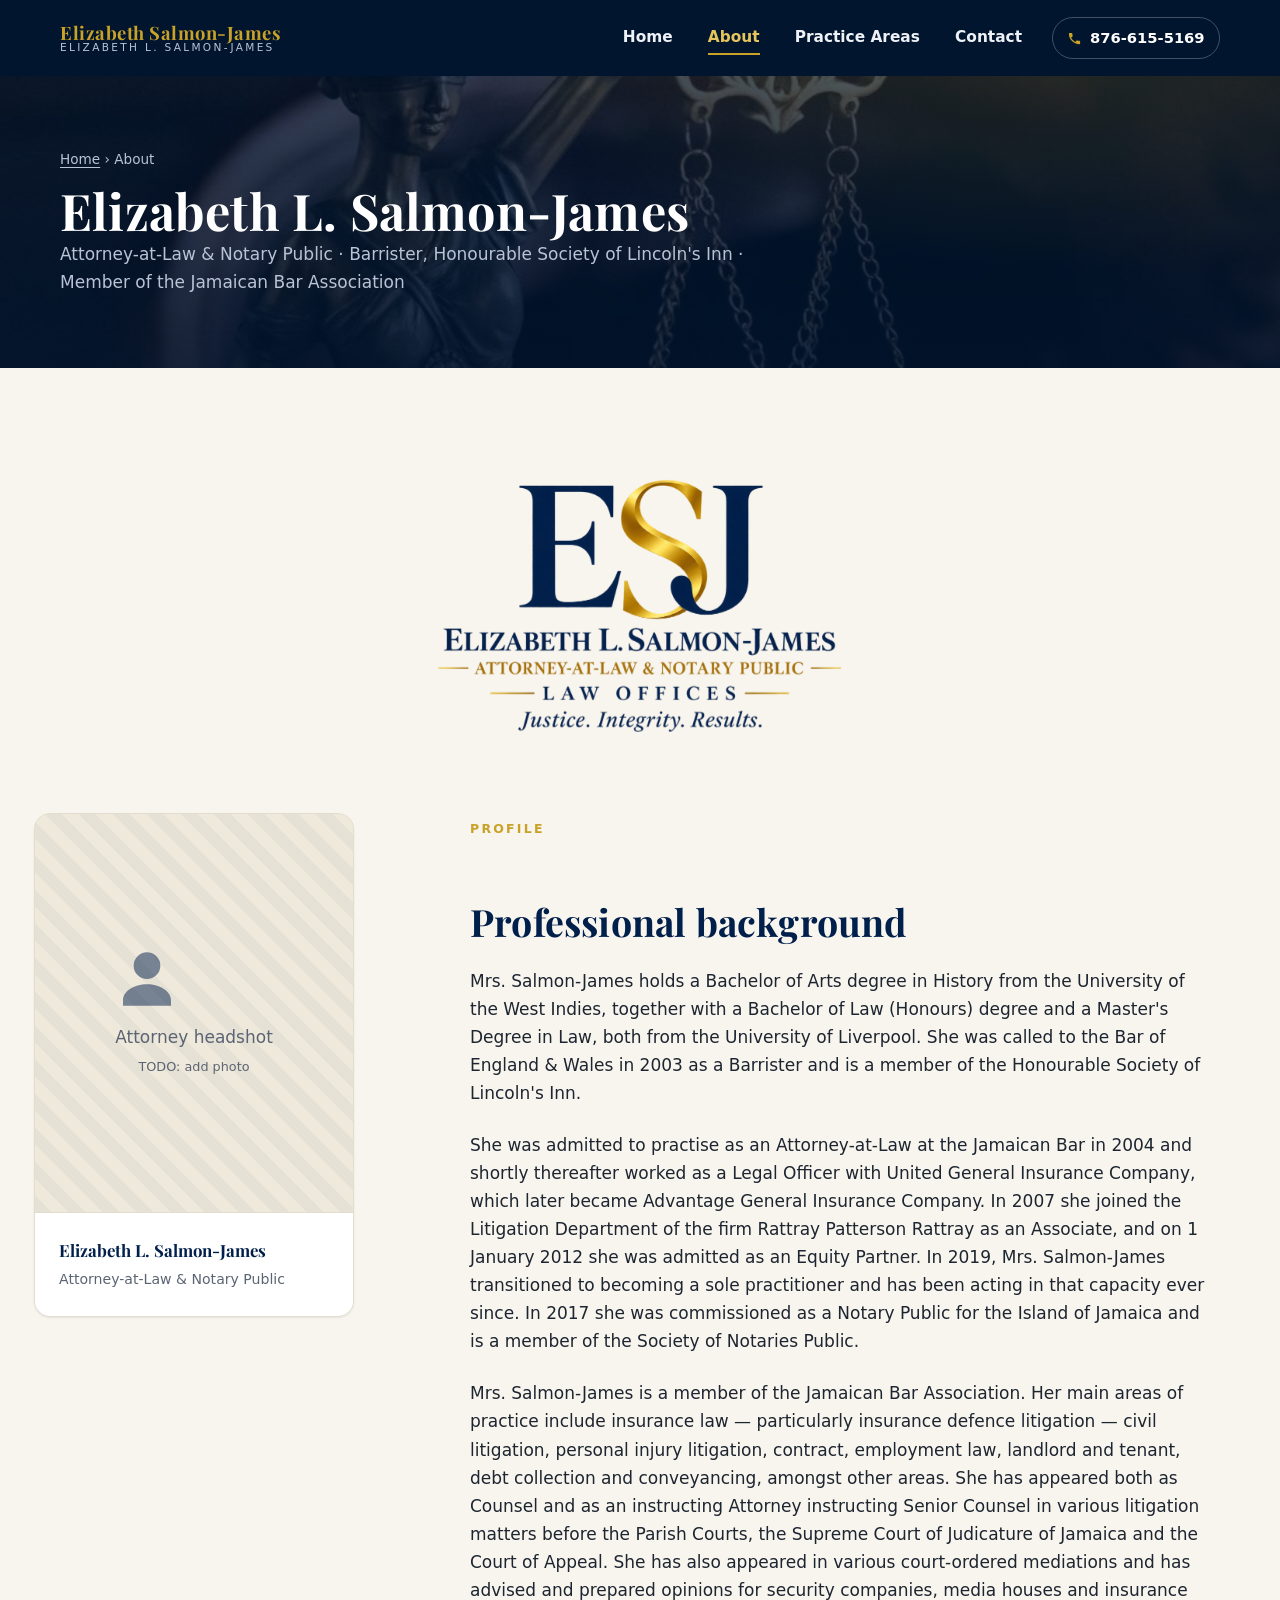
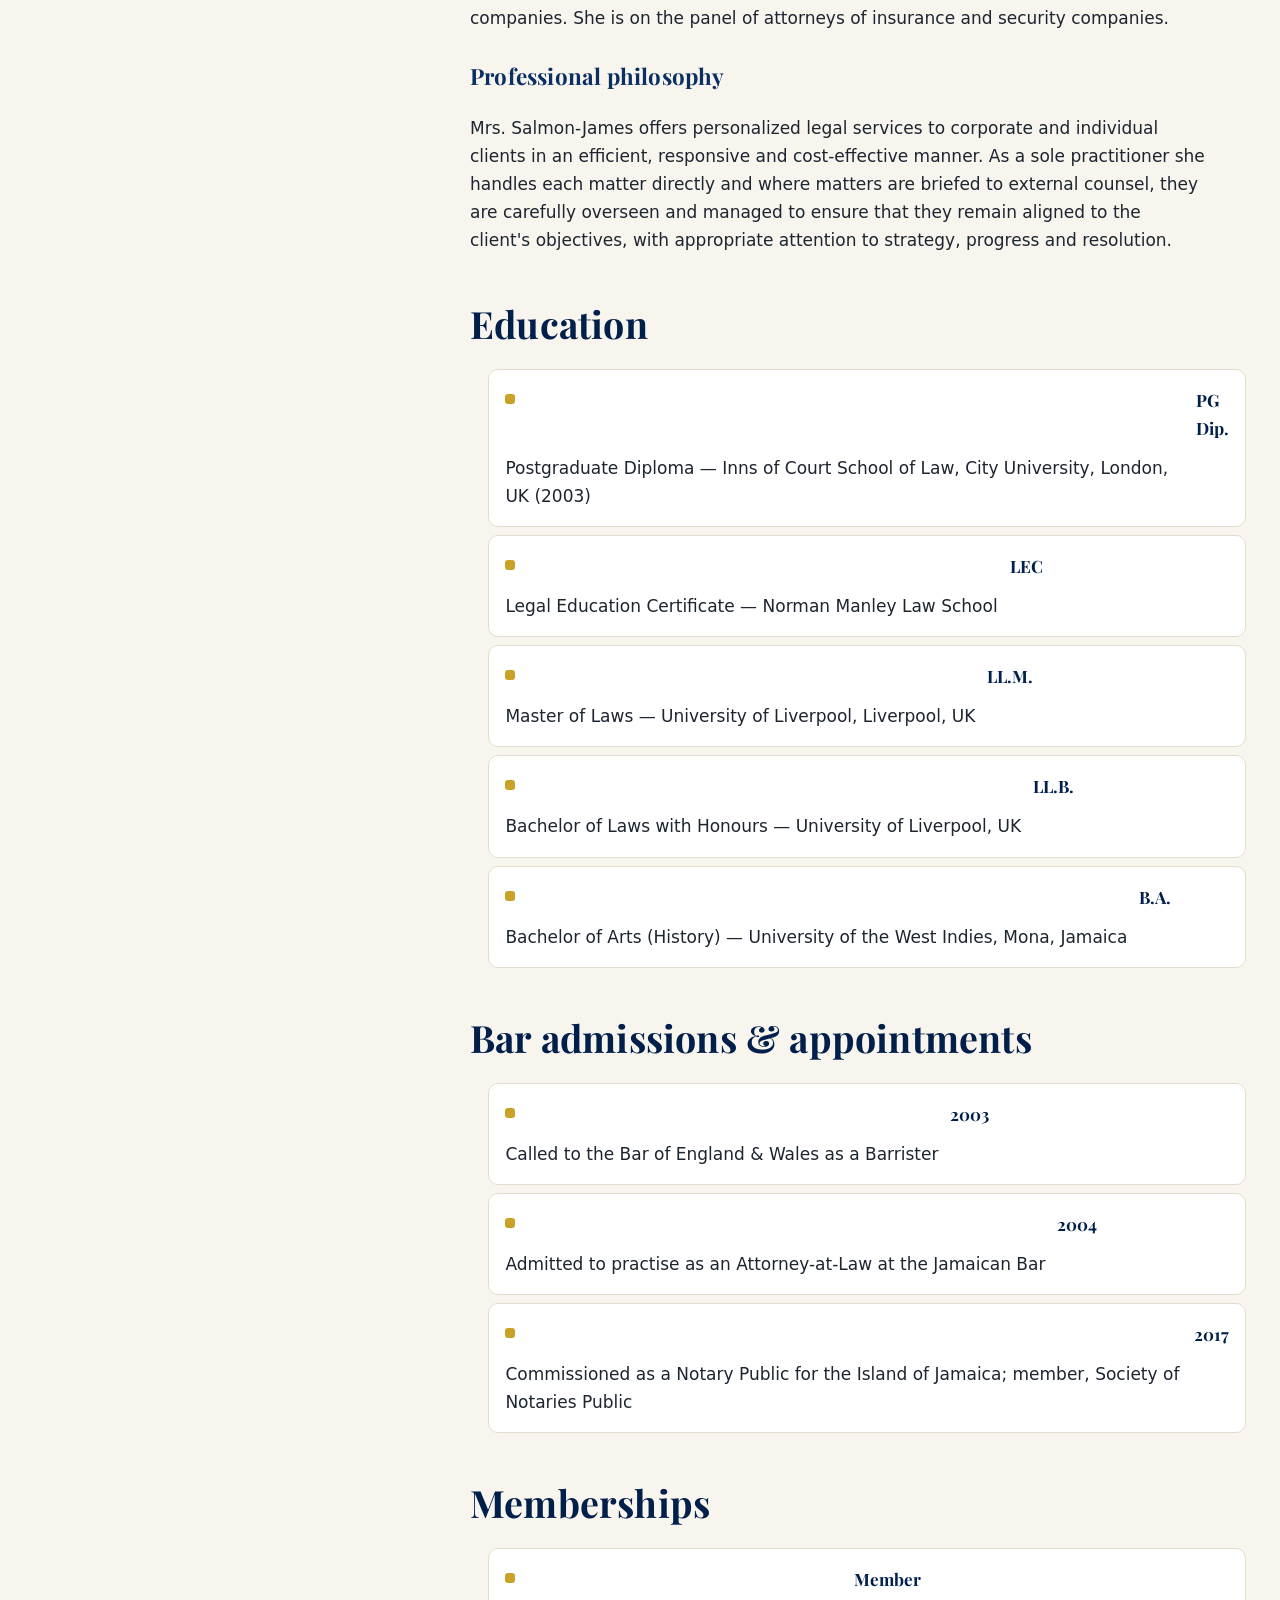
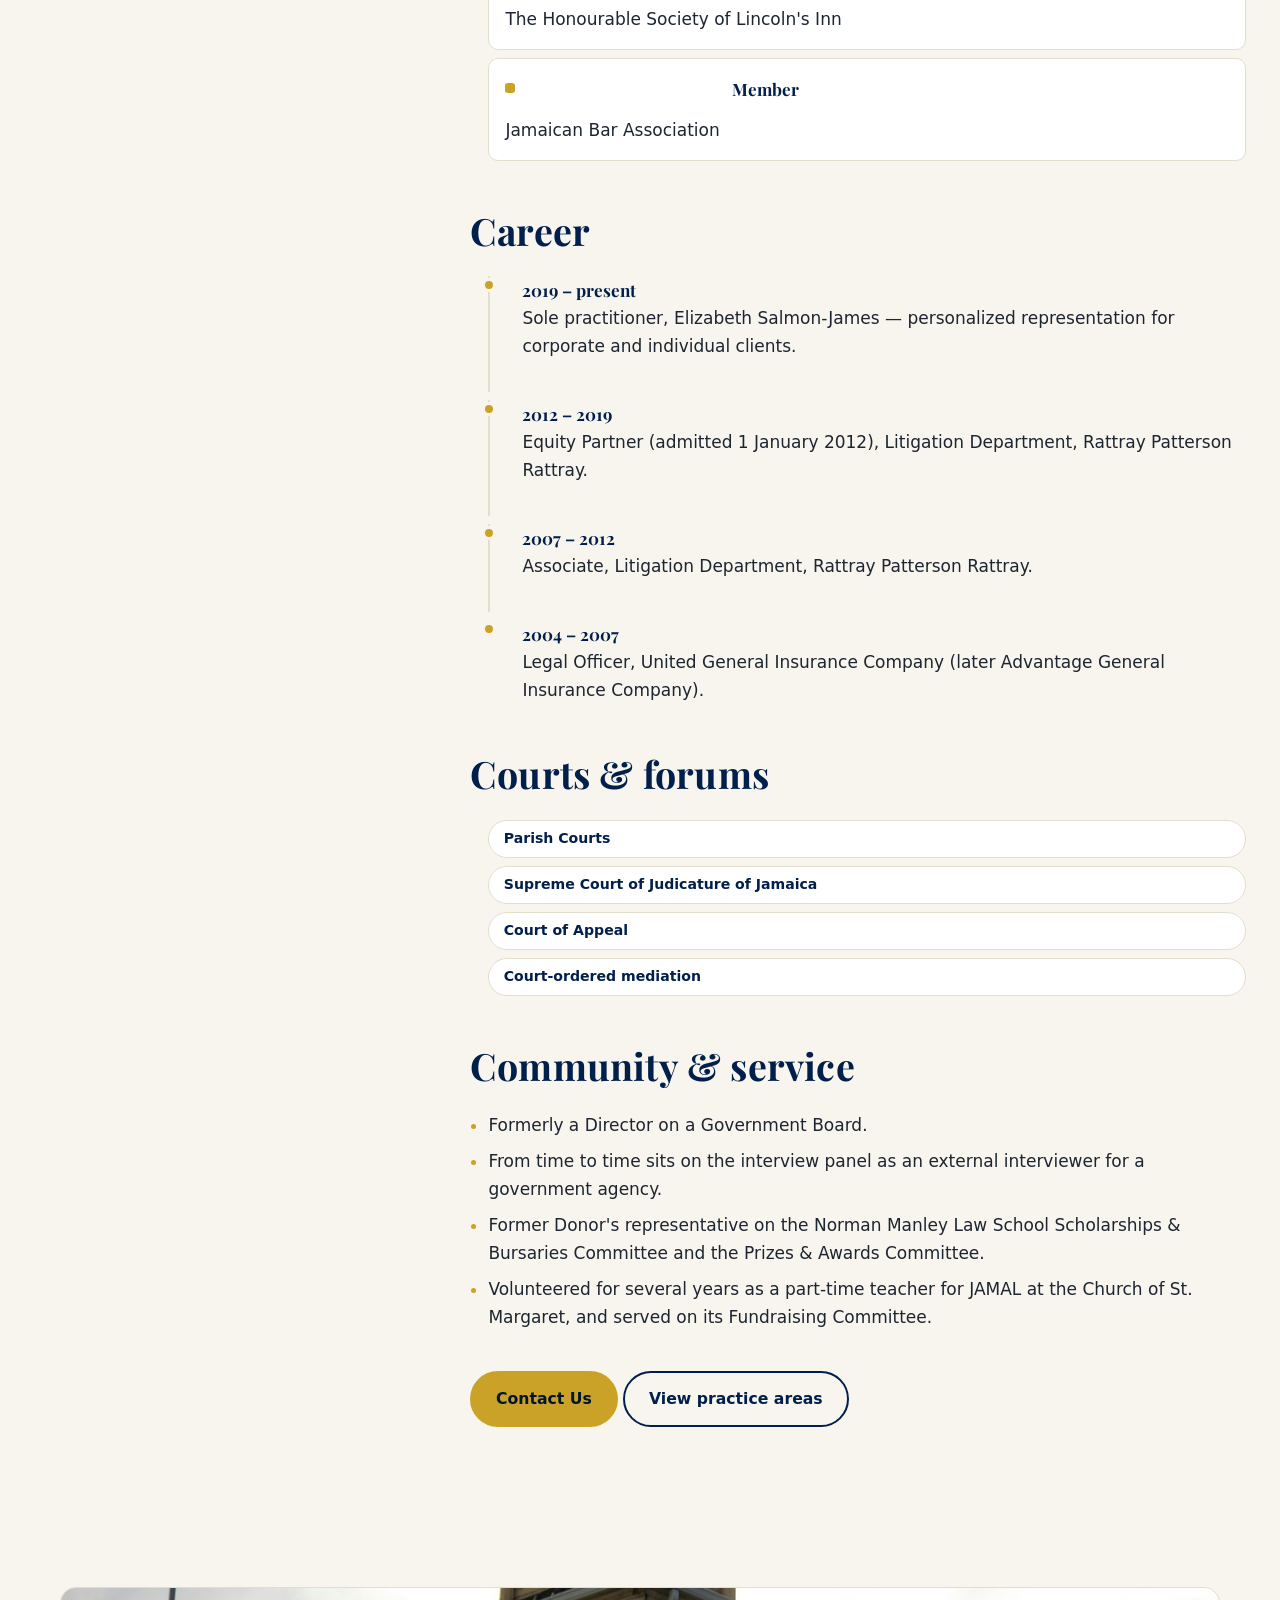
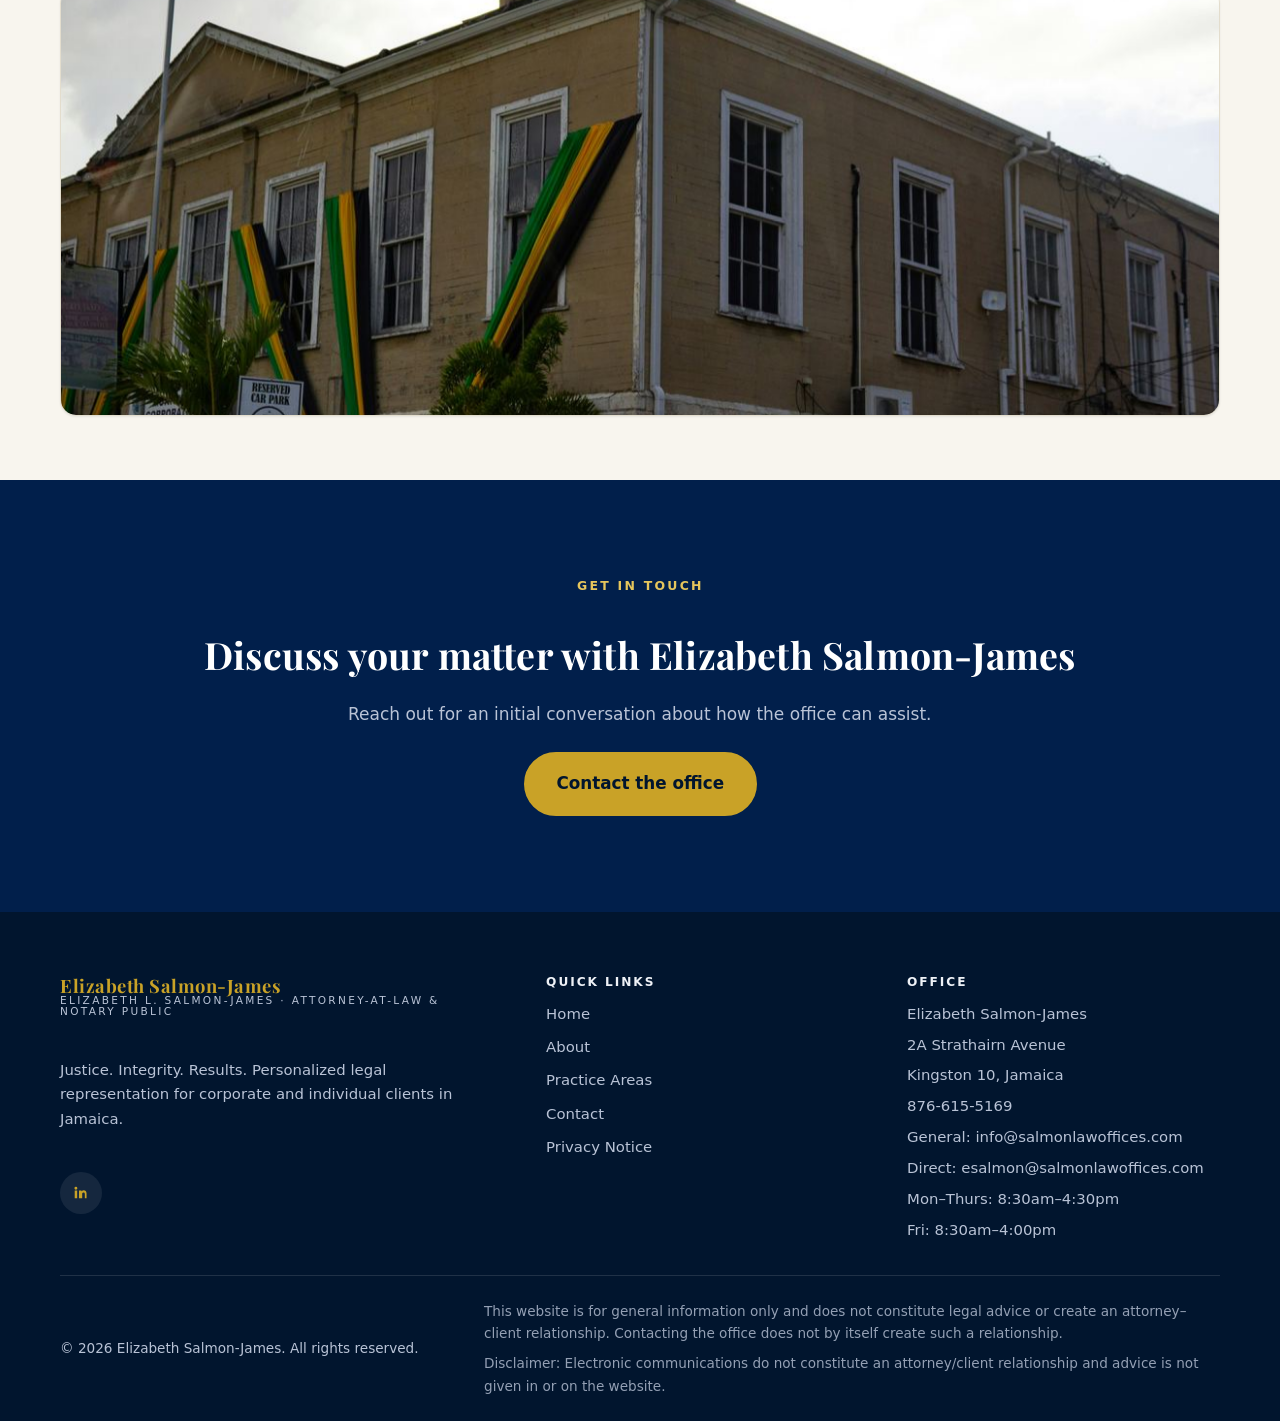
==== commit 30ed4f94: "Reverse practice name to "Elizabeth Salmon-James", fix address, update credentials - Name: revert "E" ====
--- a/about.html
+++ b/about.html
@@ -3,14 +3,14 @@
 <head>
   <meta charset="UTF-8" />
   <meta name="viewport" content="width=device-width, initial-scale=1" />
-  <title>About Elizabeth L. Salmon-James | Elizabeth James-Salmon</title>
+  <title>About Elizabeth L. Salmon-James | Elizabeth Salmon-James</title>
   <meta name="description" content="The professional profile of Elizabeth L. Salmon-James — Barrister of England &amp; Wales, Attorney-at-Law admitted in Jamaica in 2004, former Equity Partner and Notary Public. Education, bar admissions, experience and philosophy." />
   <link rel="canonical" href="https://www.esjlawoffices.com/about.html" />
   <meta name="theme-color" content="#01152e" />
 
   <meta property="og:type" content="profile" />
-  <meta property="og:site_name" content="Elizabeth James-Salmon" />
-  <meta property="og:title" content="About Elizabeth L. Salmon-James | Elizabeth James-Salmon" />
+  <meta property="og:site_name" content="Elizabeth Salmon-James" />
+  <meta property="og:title" content="About Elizabeth L. Salmon-James | Elizabeth Salmon-James" />
   <meta property="og:description" content="Barrister, Attorney-at-Law and Notary Public with over two decades of litigation experience in Jamaica." />
   <meta property="og:url" content="https://www.esjlawoffices.com/about.html" />
   <meta property="og:image" content="https://www.esjlawoffices.com/assets/images/og-image.jpg" />
@@ -32,9 +32,9 @@
 
   <header class="site-header">
     <div class="container header-inner">
-      <a class="brand" href="index.html" aria-label="Elizabeth James-Salmon — home">
+      <a class="brand" href="index.html" aria-label="Elizabeth Salmon-James — home">
         <span class="brand-text">
-          <span class="b1">Elizabeth James-Salmon</span>
+          <span class="b1">Elizabeth Salmon-James</span>
           <span class="b2">Elizabeth L. Salmon-James</span>
         </span>
       </a>
@@ -139,16 +139,23 @@
 
           <h2>Education</h2>
           <ul class="cred-list">
-            <li><span class="yr">LL.M.</span><span>Master of Laws — University of Liverpool</span></li>
-            <li><span class="yr">LL.B.</span><span>Bachelor of Law (Honours) — University of Liverpool</span></li>
-            <li><span class="yr">B.A.</span><span>Bachelor of Arts in History — University of the West Indies</span></li>
+            <li><span class="yr">PG Dip.</span><span>Postgraduate Diploma — Inns of Court School of Law, City University, London, UK (2003)</span></li>
+            <li><span class="yr">LEC</span><span>Legal Education Certificate — Norman Manley Law School</span></li>
+            <li><span class="yr">LL.M.</span><span>Master of Laws — University of Liverpool, Liverpool, UK</span></li>
+            <li><span class="yr">LL.B.</span><span>Bachelor of Laws with Honours — University of Liverpool, UK</span></li>
+            <li><span class="yr">B.A.</span><span>Bachelor of Arts (History) — University of the West Indies, Mona, Jamaica</span></li>
           </ul>
 
           <h2>Bar admissions &amp; appointments</h2>
           <ul class="cred-list">
-            <li><span class="yr">2003</span><span>Called to the Bar of England &amp; Wales as a Barrister; member, Honourable Society of Lincoln's Inn</span></li>
+            <li><span class="yr">2003</span><span>Called to the Bar of England &amp; Wales as a Barrister</span></li>
             <li><span class="yr">2004</span><span>Admitted to practise as an Attorney-at-Law at the Jamaican Bar</span></li>
             <li><span class="yr">2017</span><span>Commissioned as a Notary Public for the Island of Jamaica; member, Society of Notaries Public</span></li>
+          </ul>
+
+          <h2>Memberships</h2>
+          <ul class="cred-list">
+            <li><span class="yr">Member</span><span>The Honourable Society of Lincoln's Inn</span></li>
             <li><span class="yr">Member</span><span>Jamaican Bar Association</span></li>
           </ul>
 
@@ -156,7 +163,7 @@
           <ul class="timeline">
             <li>
               <p class="t-year">2019 &ndash; present</p>
-              <p>Sole practitioner, Elizabeth James-Salmon — personalized representation for
+              <p>Sole practitioner, Elizabeth Salmon-James — personalized representation for
                 corporate and individual clients.</p>
             </li>
             <li>
@@ -217,7 +224,7 @@
     <section class="section section--navy cta-band" aria-labelledby="cta-title">
       <div class="container">
         <span class="eyebrow reveal">Get in touch</span>
-        <h2 id="cta-title" class="reveal reveal--heading" data-reveal-delay="1">Discuss your matter with Elizabeth James-Salmon</h2>
+        <h2 id="cta-title" class="reveal reveal--heading" data-reveal-delay="1">Discuss your matter with Elizabeth Salmon-James</h2>
         <p class="reveal" data-reveal-delay="2">Reach out for an initial conversation about how the office can assist.</p>
         <div class="reveal" data-reveal-delay="3">
           <a class="btn btn--gold btn--lg" href="contact.html">Contact the office</a>
@@ -231,7 +238,7 @@
       <div class="footer-grid">
         <div class="footer-brand">
           <span class="brand-text">
-            <span class="b1">Elizabeth James-Salmon</span>
+            <span class="b1">Elizabeth Salmon-James</span>
             <span class="b2">Elizabeth L. Salmon-James &middot; Attorney-at-Law &amp; Notary Public</span>
           </span>
           <p>Justice. Integrity. Results. Personalized legal representation for corporate and
@@ -256,9 +263,9 @@
         <div>
           <h4>Office</h4>
           <address class="footer-nap">
-            <span>Elizabeth James-Salmon</span>
-            <span>2A, 10 Strathairn Ave</span>
-            <span>Kingston, Jamaica</span>
+            <span>Elizabeth Salmon-James</span>
+            <span>2A Strathairn Avenue</span>
+            <span>Kingston 10, Jamaica</span>
             <a href="tel:+18766155169">876-615-5169</a>
             <a href="mailto:info@salmonlawoffices.com">General: info@salmonlawoffices.com</a>
             <a href="mailto:esalmon@salmonlawoffices.com">Direct: esalmon@salmonlawoffices.com</a>
@@ -268,7 +275,7 @@
         </div>
       </div>
       <div class="footer-bottom">
-        <p>&copy; <span id="year">2026</span> Elizabeth James-Salmon. All rights reserved.</p>
+        <p>&copy; <span id="year">2026</span> Elizabeth Salmon-James. All rights reserved.</p>
         <div class="footer-disclaimers">
           <p class="disclaimer">
             This website is for general information only and does not constitute legal advice or
--- a/assets/css/styles.css
+++ b/assets/css/styles.css
@@ -1,5 +1,5 @@
 /* =========================================================================
-   Elizabeth James-Salmon — styles.css
+   Elizabeth Salmon-James — styles.css
    Palette sampled from source-materials/logo.png
    navy  #011f4b   gold  #c9a227   cream #f8f5ee
    ========================================================================= */
@@ -735,17 +735,27 @@
   border-radius: var(--radius-lg);
   overflow: hidden;
   border: 1px solid var(--border);
-  aspect-ratio: 16 / 10;
-  background:
-    repeating-linear-gradient(45deg, rgba(1,31,75,.05) 0 14px, transparent 14px 28px),
-    var(--cream-200);
-  display: grid;
-  place-items: center;
-  text-align: center;
-  color: var(--muted);
-  padding: var(--space-5);
+  background: var(--cream-200);
+  line-height: 0;
+}
+.map-embed iframe {
+  display: block;
+  width: 100%;
+  height: 350px;
+  border: 0;
+}
+@media (max-width: 560px) {
+  .map-embed iframe { height: 260px; }
+}
+.map-directions {
+  display: inline-block;
+  margin-top: var(--space-3);
+  font-weight: 600;
   font-size: .9rem;
-}
+  color: var(--navy-700);
+  text-decoration: none;
+}
+.map-directions:hover { color: var(--gold); }
 
 /* ------------------------------- Socials --------------------------- */
 .social-row { display: flex; gap: .6rem; flex-wrap: wrap; }
@@ -941,6 +951,8 @@
   height: clamp(220px, 34vw, 380px);
   object-fit: cover;
   object-position: 50% 42%;
+  scale: 1.34;            /* hidden margin the scroll-parallax drift moves within (main.js) */
+  will-change: translate;
 }
 .media-band figcaption {
   padding: var(--space-3) var(--space-4);
@@ -949,23 +961,22 @@
   background: var(--white);
   border-top: 1px solid var(--border);
 }
-/* Match the card system: gentle lift + slow zoom on hover. */
+/* Match the card system: gentle lift + slow zoom on hover. Parallax drift
+   (main.js) sets `translate`; hover sets `scale`; the two individual
+   transform properties compose without fighting each other. */
 .media-band { transition: box-shadow .25s var(--ease), border-color .25s var(--ease); }
-.media-band img { transition: transform .7s var(--ease); }
+.media-band img { transition: scale .7s var(--ease); }
 @media (hover: hover) {
   .media-band:hover { box-shadow: var(--shadow-md); border-color: var(--gold); }
-  .media-band:hover img { transform: scale(1.045); }
+  .media-band:hover img { scale: 1.4; }
 }
 
 /* ---------------------- Photo-backed navy sections --------------------- */
 /* A navy section (page hero, or the home "why choose us" band) with a faint
    photo behind it — the same photo + navy-wash + gold-glow treatment as the
-   home hero, so the imagery feels like one system. The photo drifts with a
-   very slow Ken Burns pan; both are dropped for prefers-reduced-motion. */
-@keyframes kenburns {
-  from { transform: scale(1.03) translate3d(0, 0, 0); }
-  to   { transform: scale(1.12) translate3d(-1.6%, -1.8%, 0); }
-}
+   home hero, so the imagery feels like one system. The photo drifts slowly
+   as the section scrolls past (scroll-linked parallax in main.js); held
+   completely still for prefers-reduced-motion. */
 .has-photo-bg { position: relative; overflow: hidden; }
 .has-photo-bg > .container { position: relative; z-index: 1; }
 .photo-bg {
@@ -982,8 +993,8 @@
   object-fit: cover;
   object-position: 50% 40%;
   opacity: .92;
-  animation: kenburns 40s var(--ease) alternate infinite;
-  will-change: transform;
+  scale: 1.42;            /* hidden margin the scroll-parallax drift moves within (main.js) */
+  will-change: translate;
 }
 .photo-bg::after {
   content: "";
@@ -1060,9 +1071,14 @@
   /* main.js skips the parallax entirely when reduced motion is set, but
      guard here too in case the setting changes after load. */
   .hero-inner { transform: none !important; opacity: 1 !important; }
-  /* Hold the Ken Burns / hover-zoom photos completely still. */
+  /* Hold the parallax / hover-zoom photos completely still. */
   .photo-bg img,
-  .media-band img { animation: none !important; transform: none !important; }
+  .media-band img {
+    animation: none !important;
+    transform: none !important;
+    translate: none !important;
+    scale: 1 !important;
+  }
 }
 
 /* ----------------------- Print ----------------------------- */
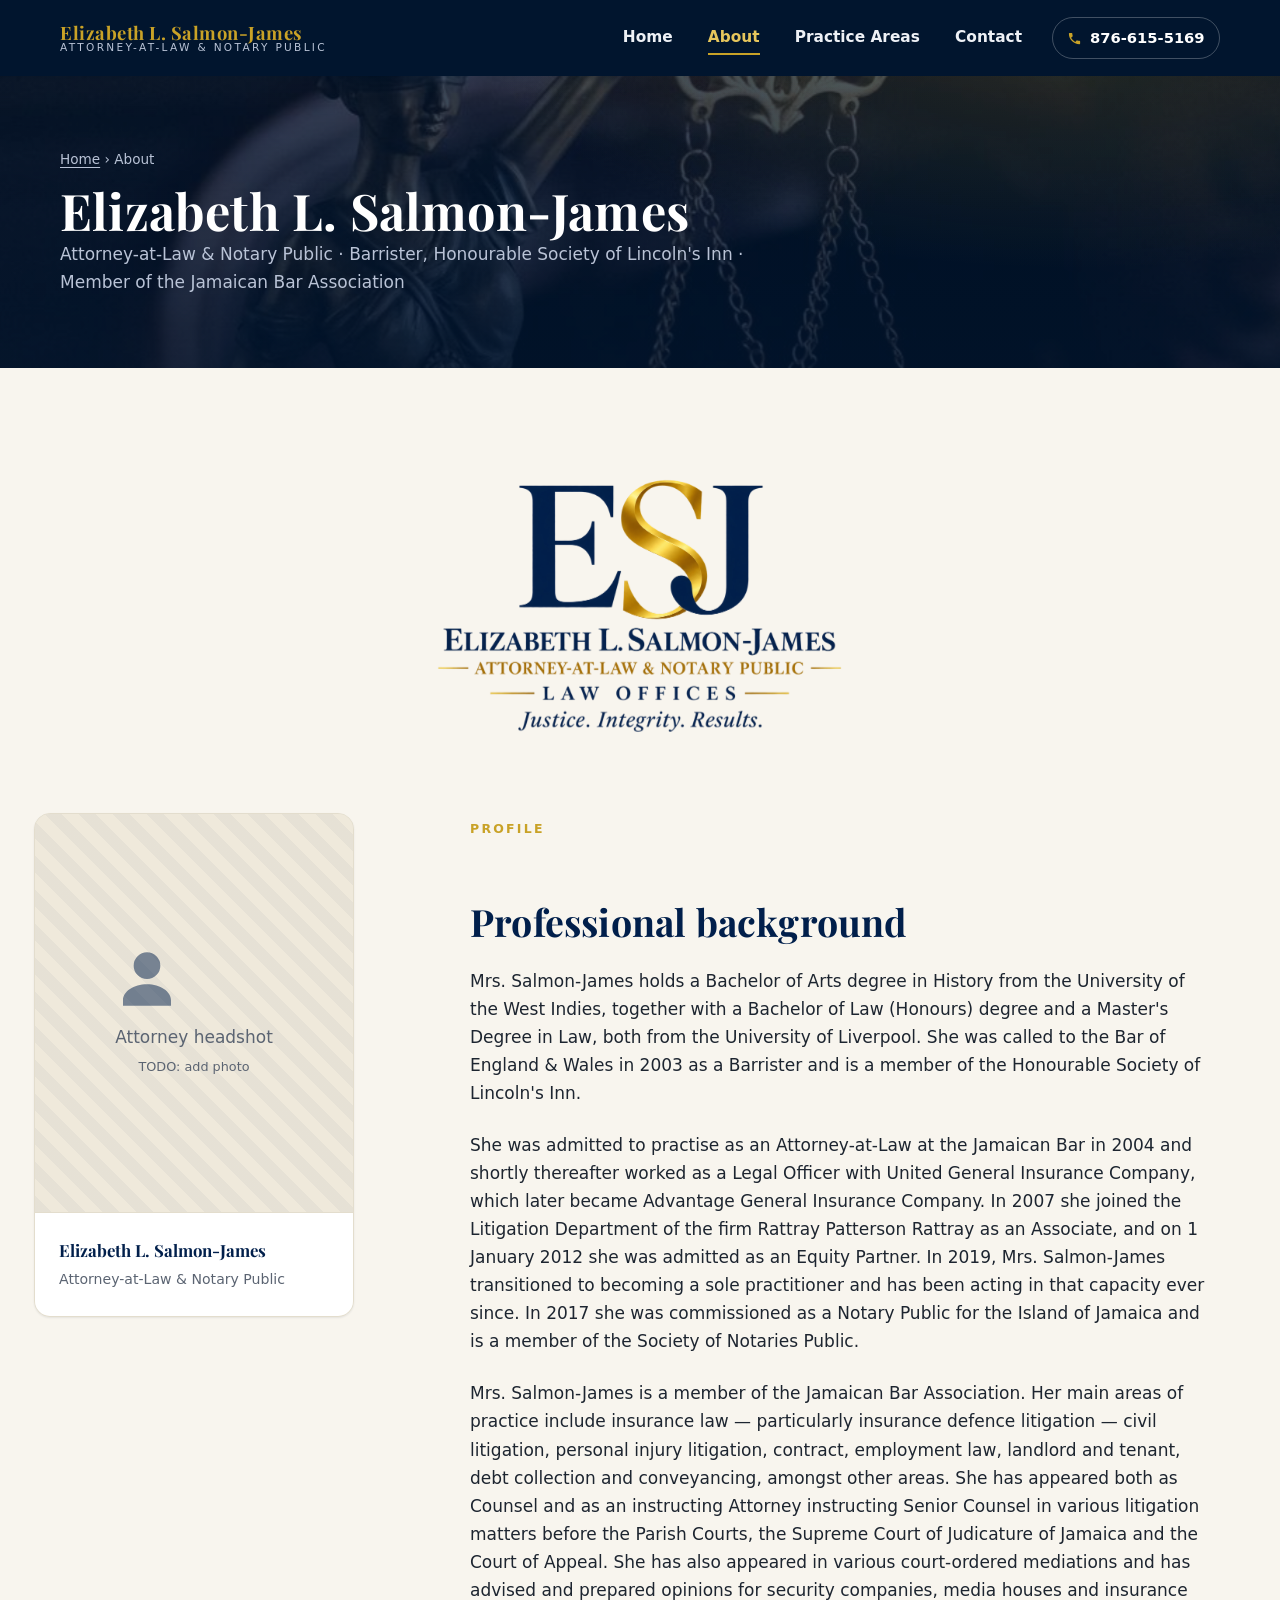
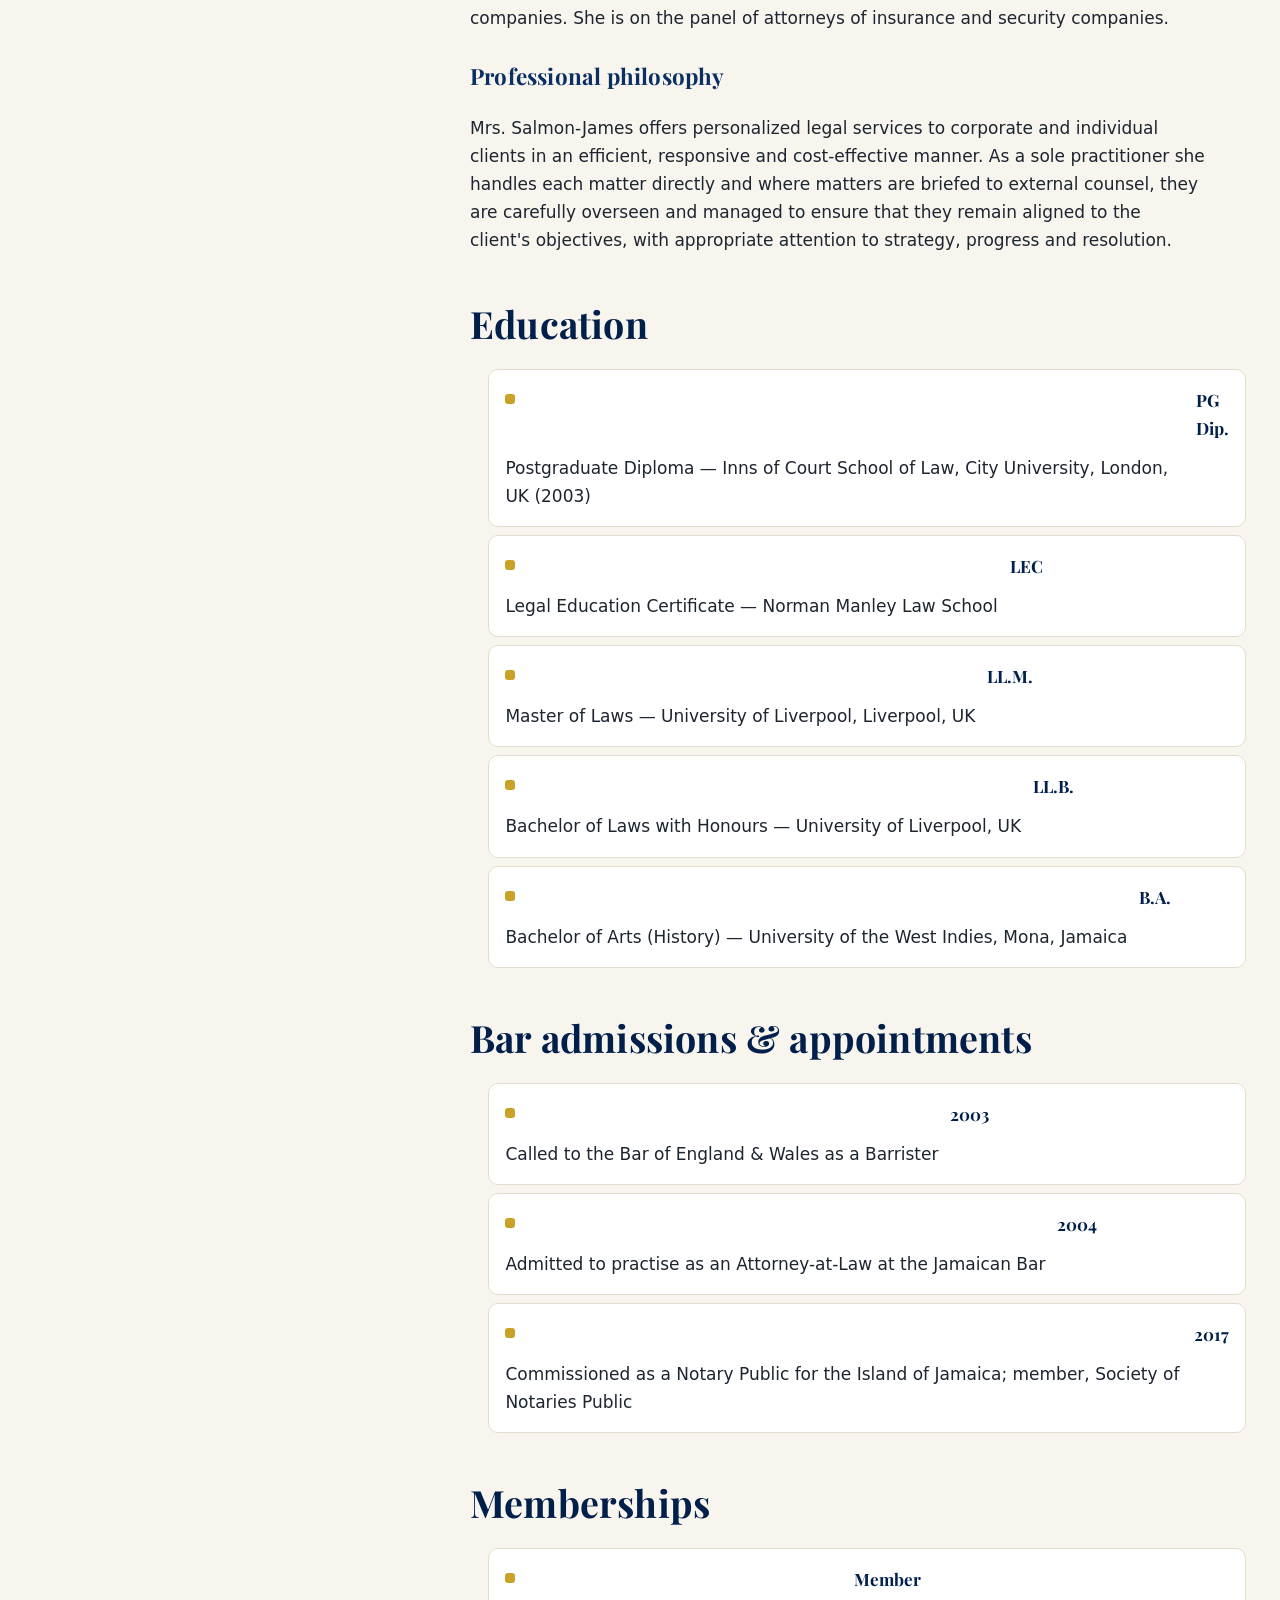
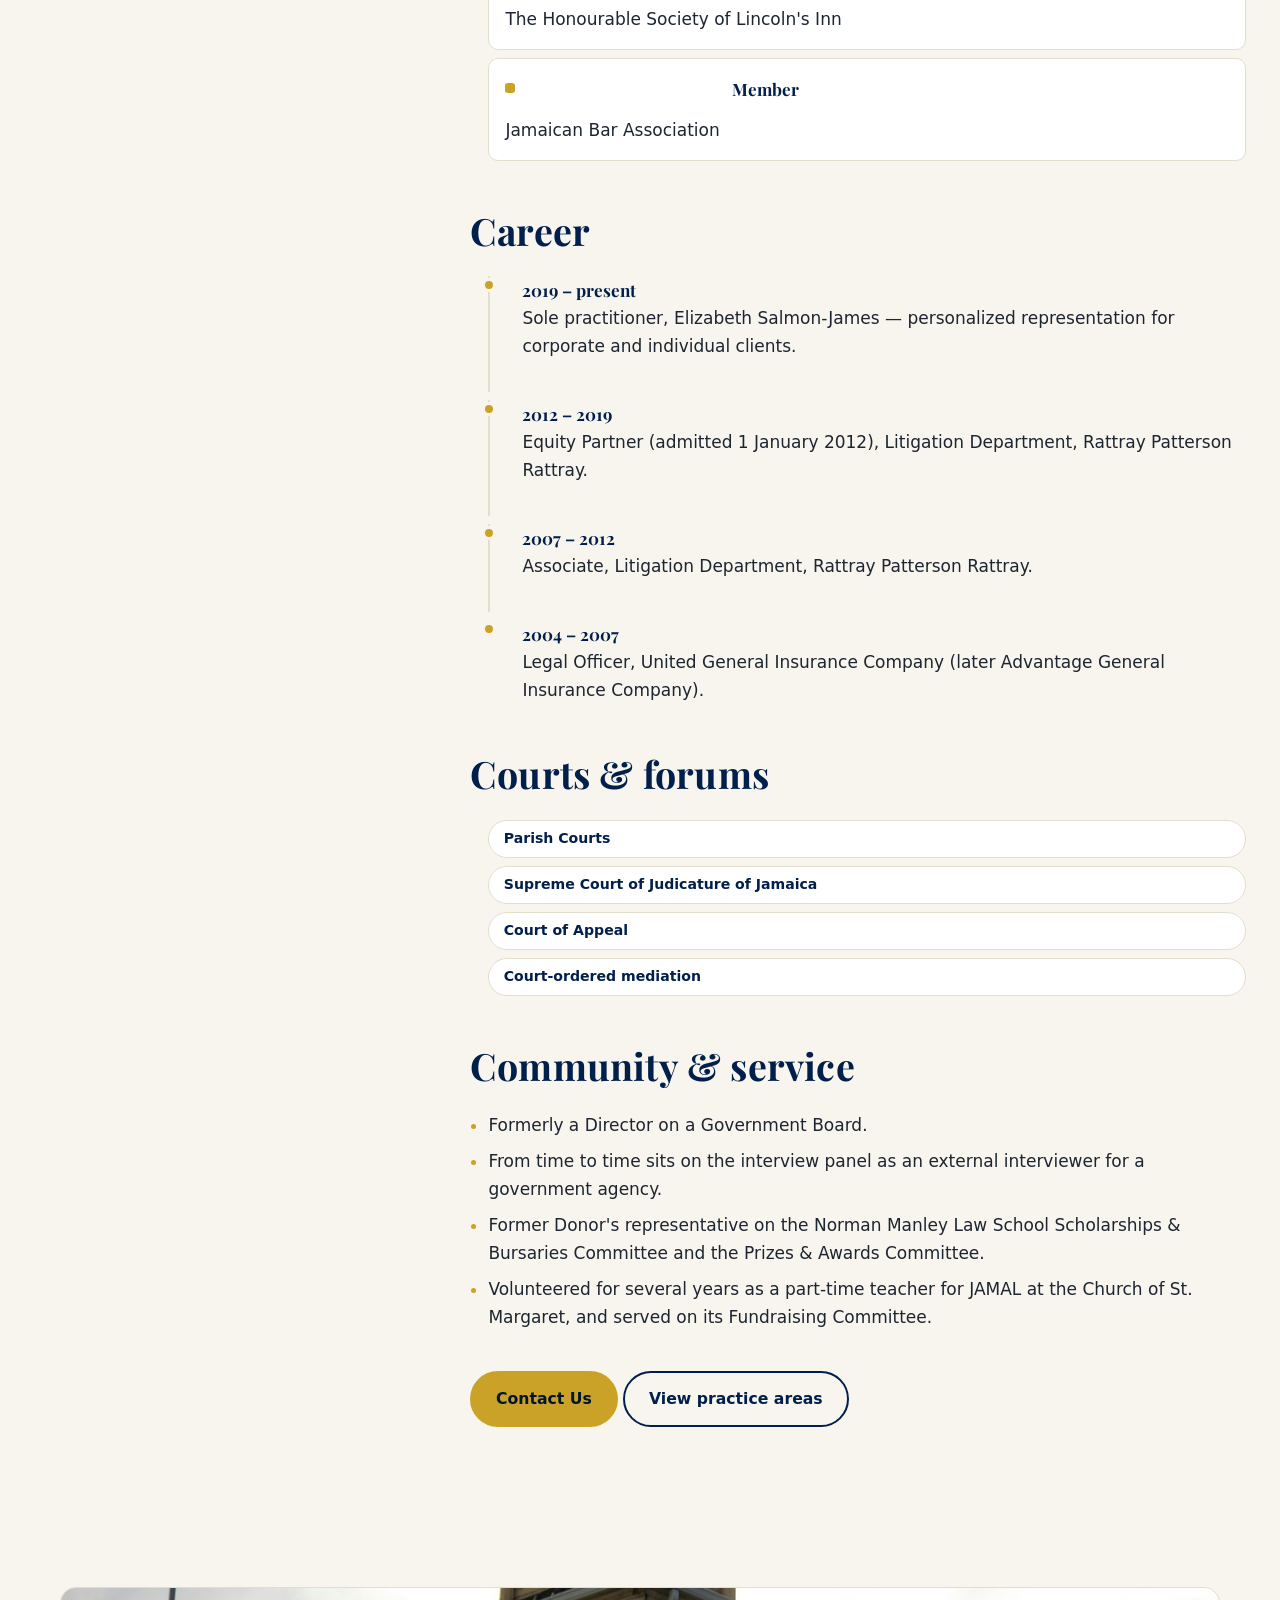
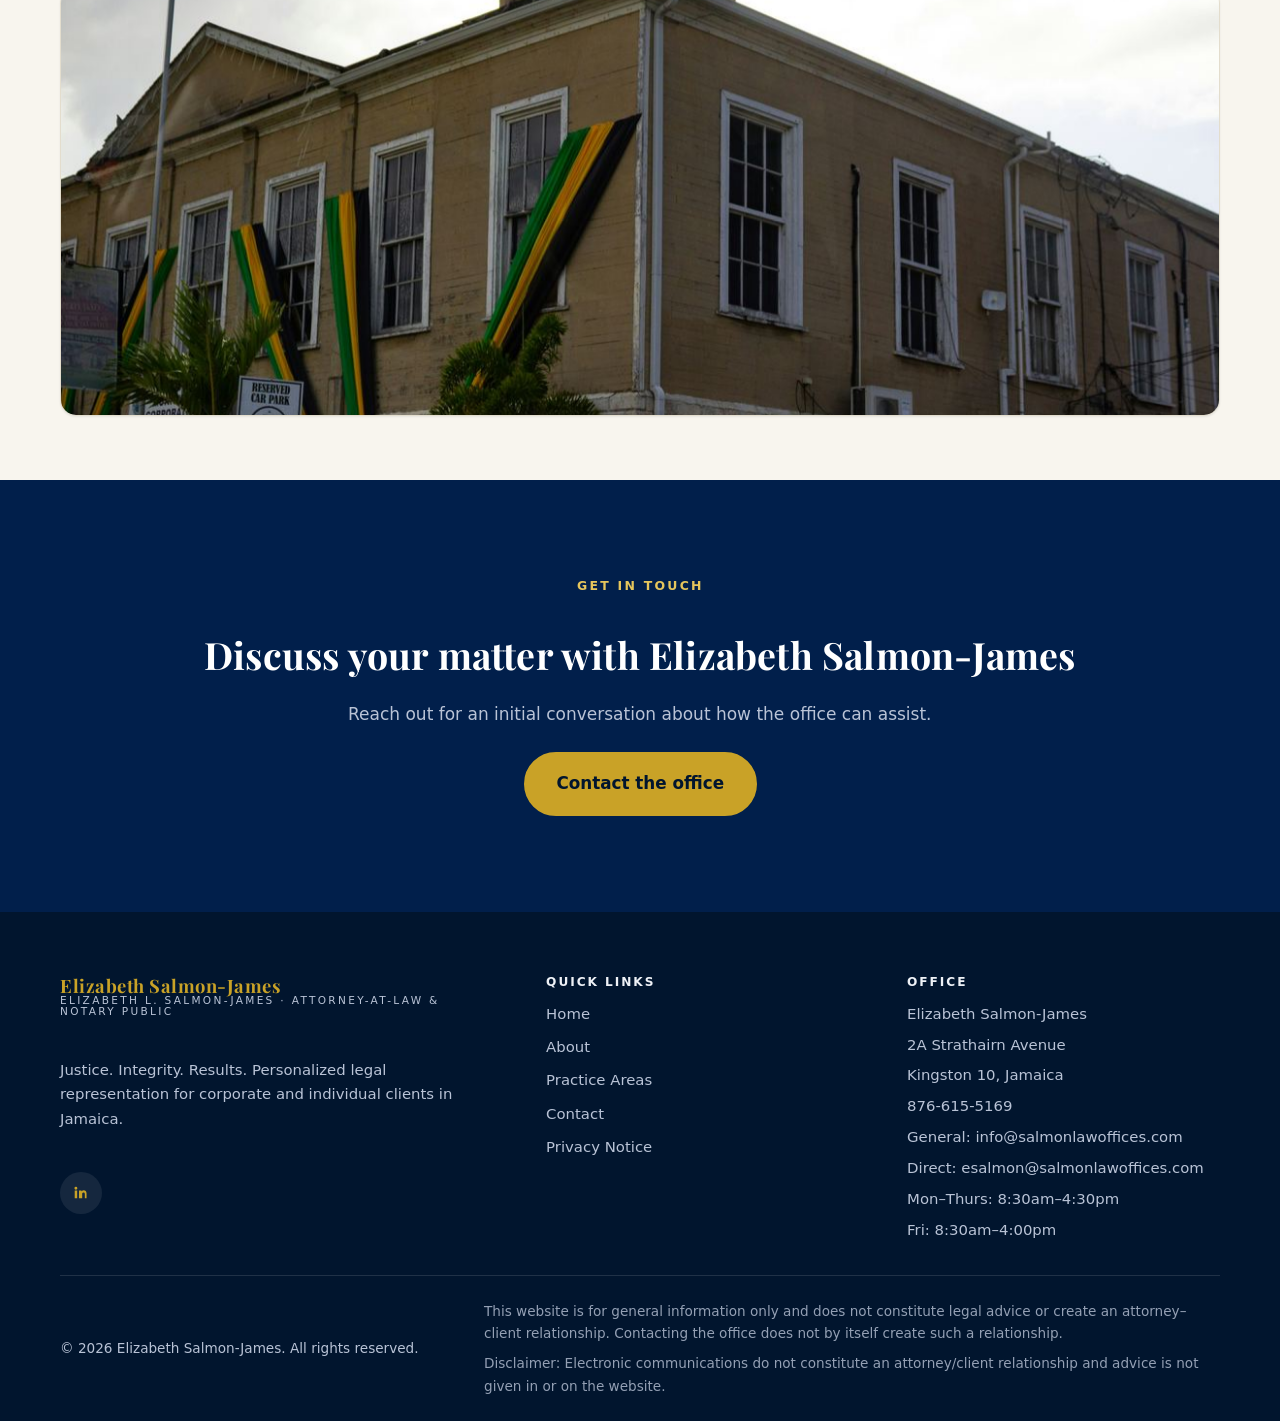
==== commit d3118088: "Header: show the name once + title, not the name twice The header brand lockup stacked "Elizabeth Sa" ====
--- a/about.html
+++ b/about.html
@@ -32,10 +32,10 @@
 
   <header class="site-header">
     <div class="container header-inner">
-      <a class="brand" href="index.html" aria-label="Elizabeth Salmon-James — home">
+      <a class="brand" href="index.html" aria-label="Elizabeth L. Salmon-James — home">
         <span class="brand-text">
-          <span class="b1">Elizabeth Salmon-James</span>
-          <span class="b2">Elizabeth L. Salmon-James</span>
+          <span class="b1">Elizabeth L. Salmon-James</span>
+          <span class="b2">Attorney-at-Law &amp; Notary Public</span>
         </span>
       </a>
       <nav class="primary-nav" id="primary-nav" aria-label="Primary">
--- a/assets/css/styles.css
+++ b/assets/css/styles.css
@@ -651,6 +651,20 @@
 .timeline .t-year { font-family: var(--font-serif); font-weight: 700; color: var(--navy); }
 
 /* ------------------------------- Contact --------------------------- */
+/* Photo + welcome copy sitting above the form. Two columns on desktop
+   (image one side, intro + practice-area pointer the other), stacked on
+   mobile. The photo itself reuses .media-band for the rounded card,
+   hairline border, soft shadow and slow hover-zoom. */
+.contact-intro {
+  display: grid;
+  grid-template-columns: 1.1fr .9fr;
+  gap: var(--space-7);
+  align-items: center;
+}
+.contact-intro .media-band { margin: 0; }
+.contact-intro-copy > * + * { margin-top: var(--space-4); }
+.contact-intro-copy h2 { margin: 0; }
+
 .contact-grid {
   display: grid;
   grid-template-columns: 1.3fr 1fr;
@@ -1015,6 +1029,7 @@
 @media (max-width: 960px) {
   .split { grid-template-columns: 1fr; }
   .portrait { position: static; max-width: 360px; }
+  .contact-intro { grid-template-columns: 1fr; gap: var(--space-5); }
   .contact-grid { grid-template-columns: 1fr; }
   .footer-grid { grid-template-columns: 1fr 1fr; }
 }
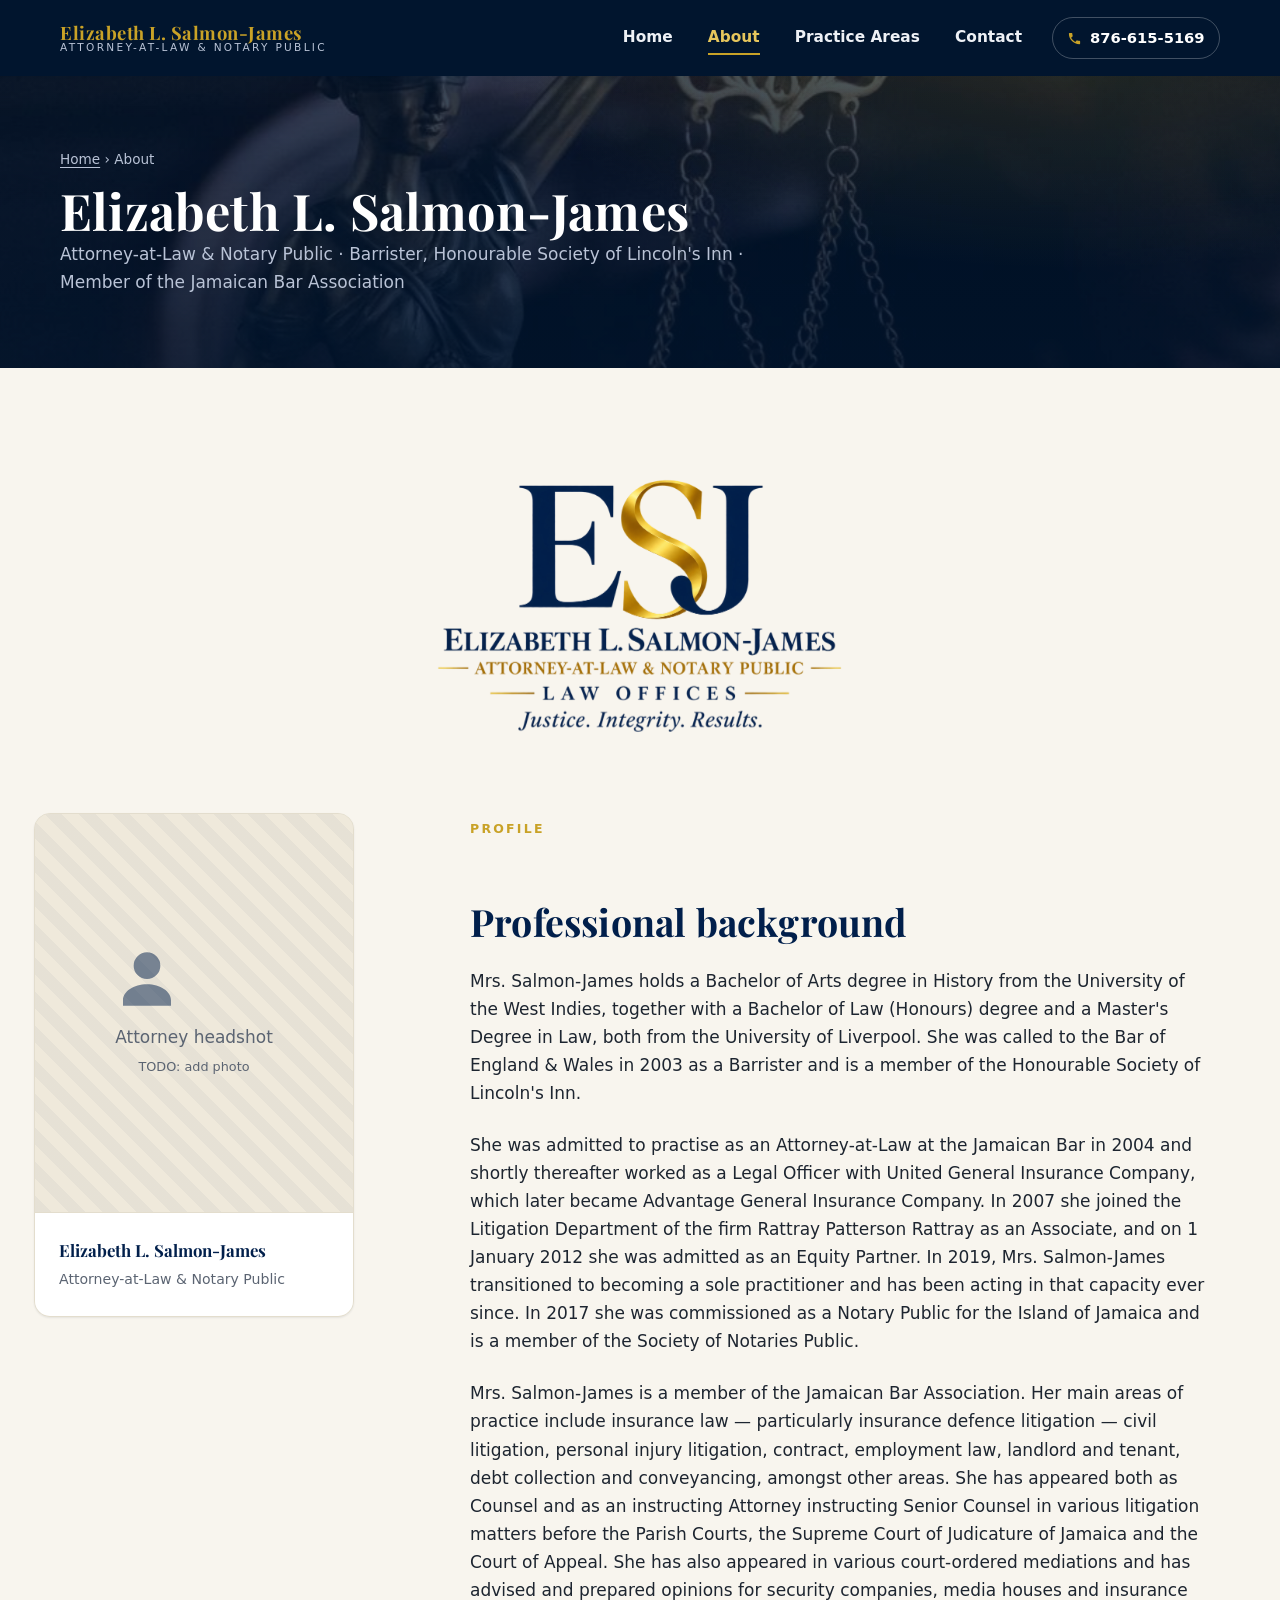
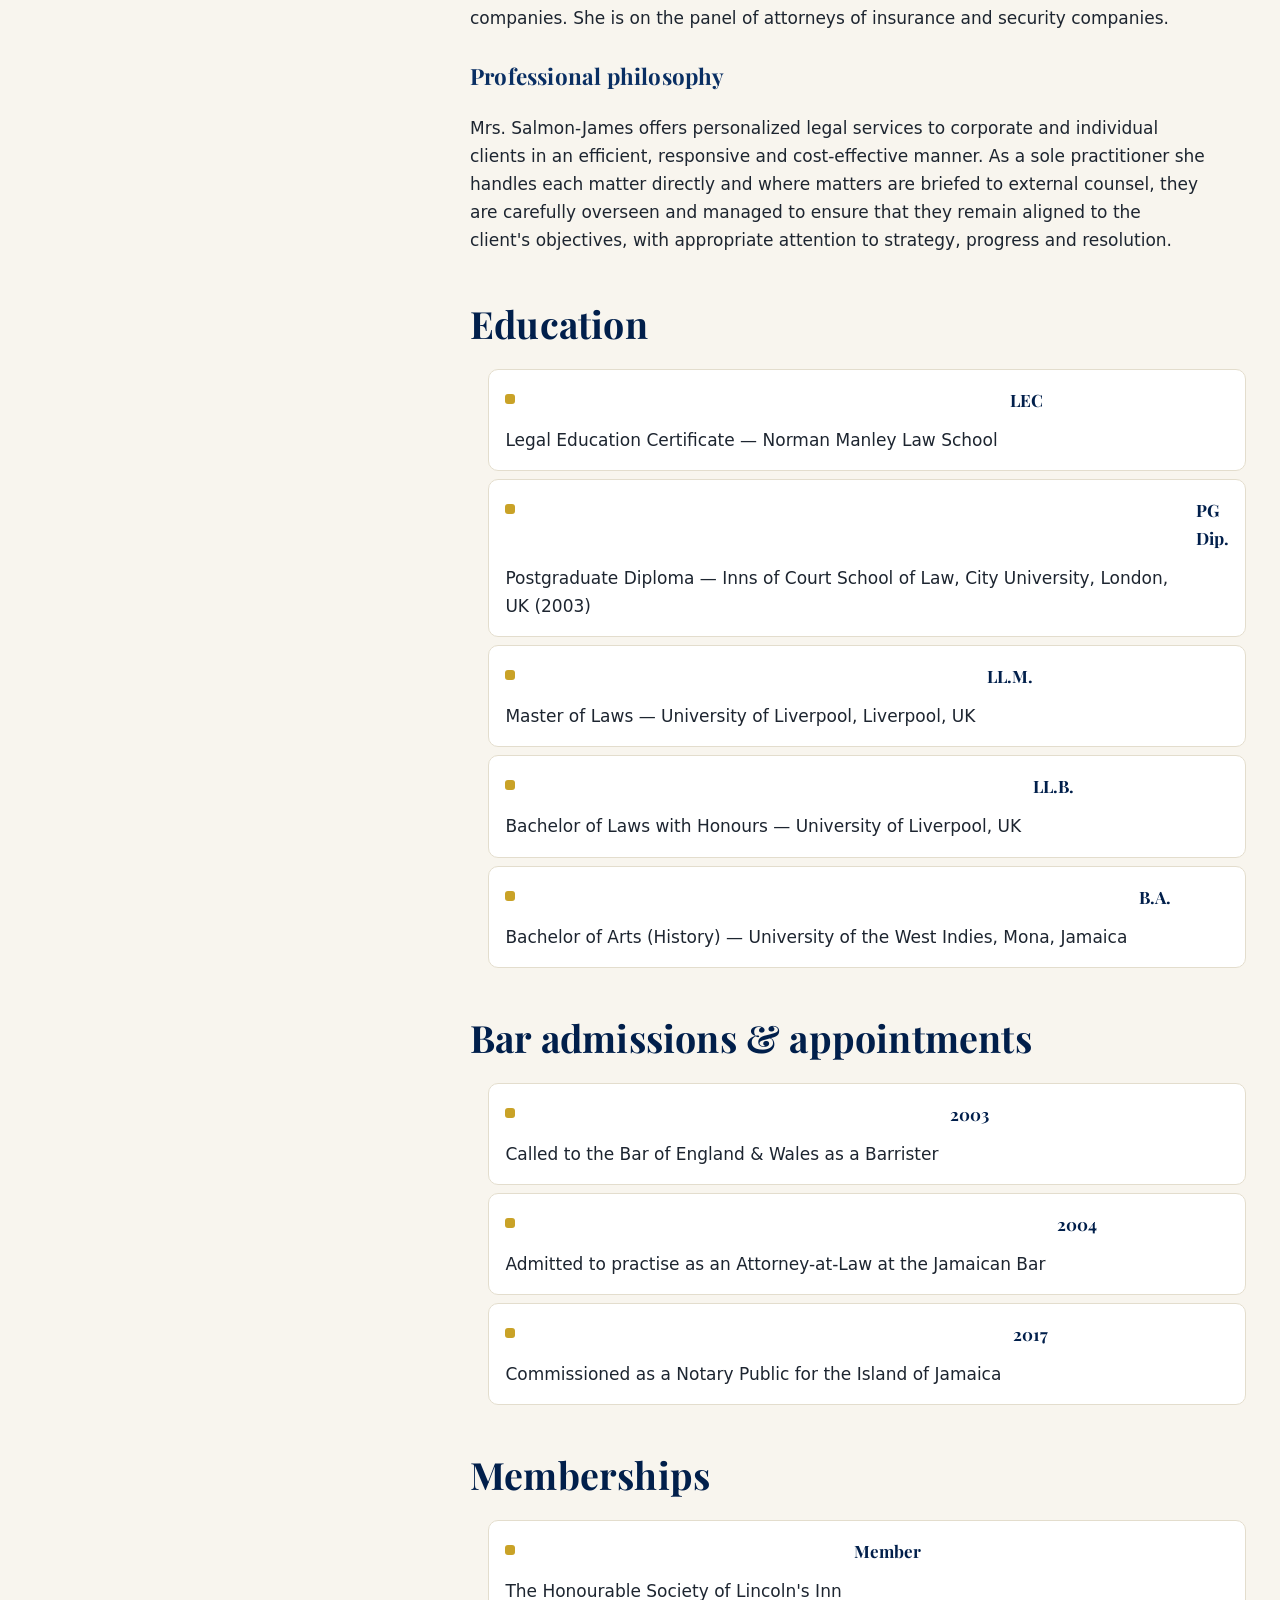
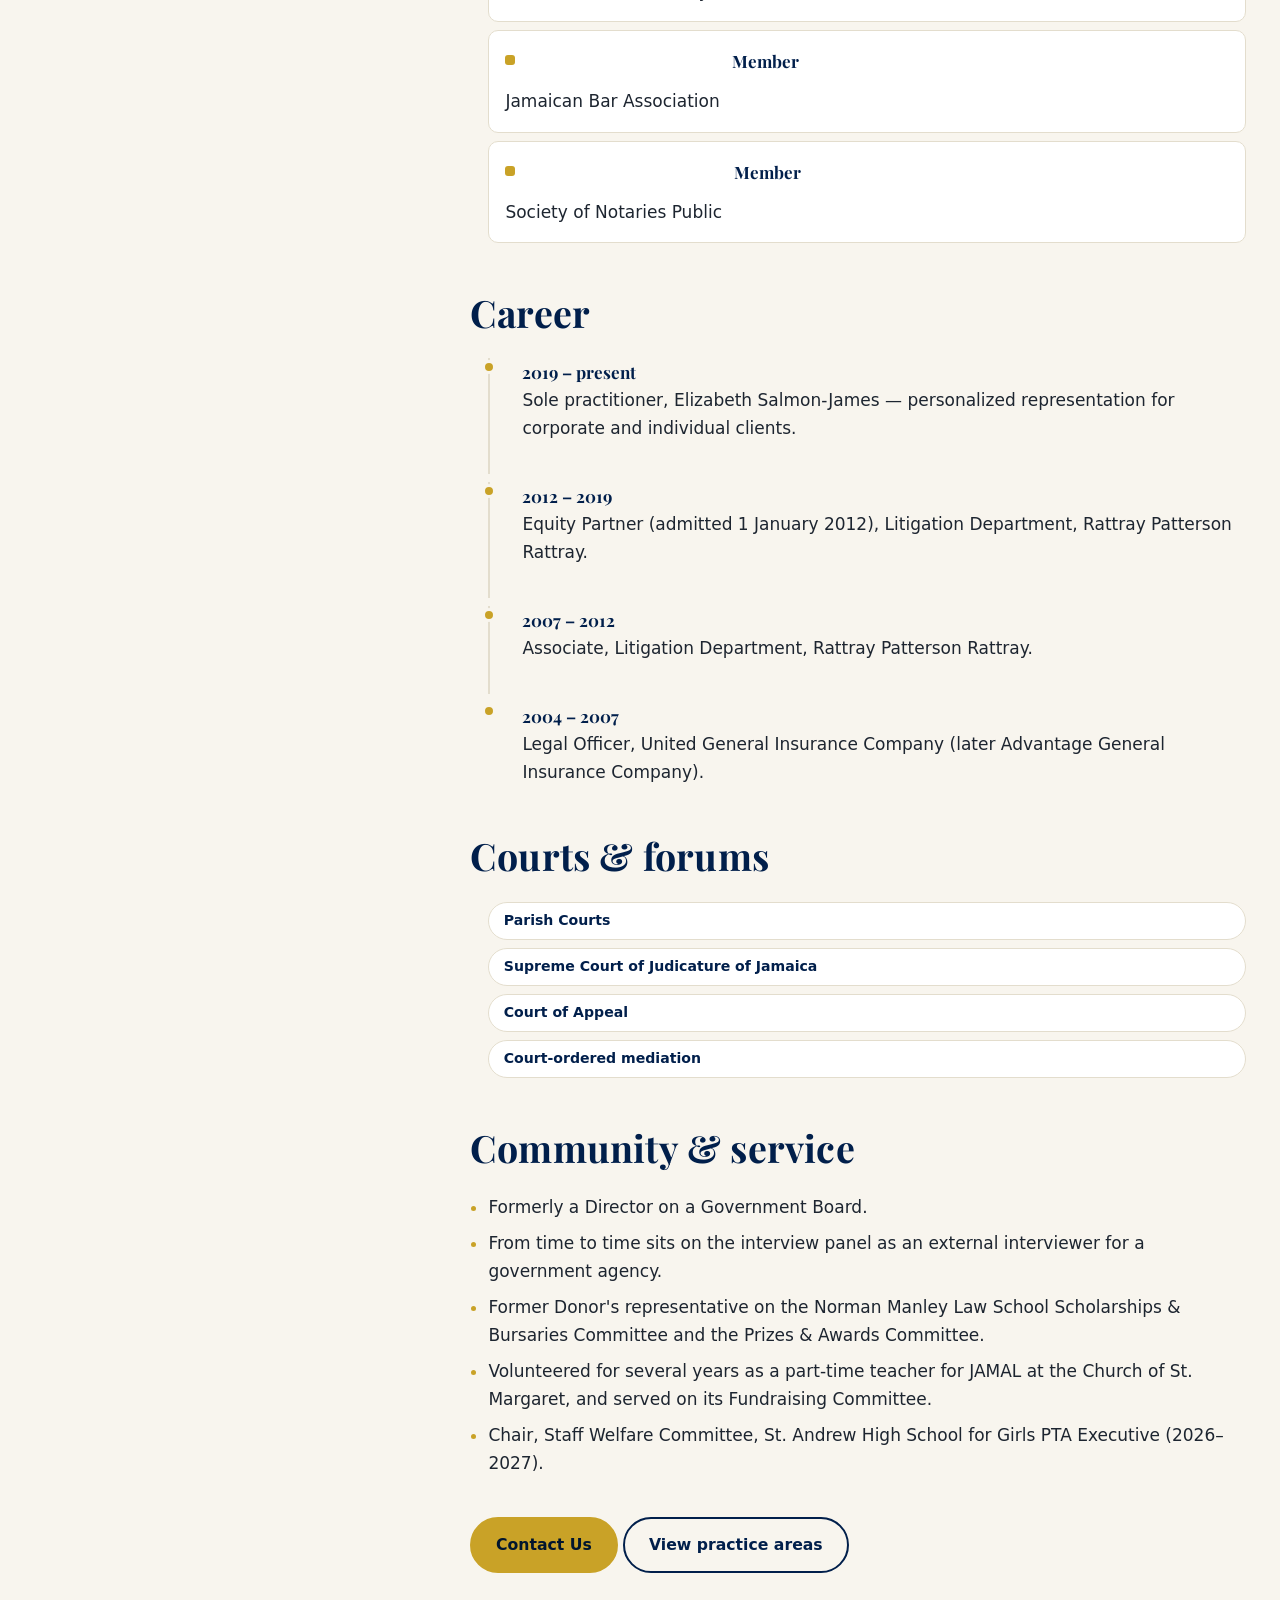
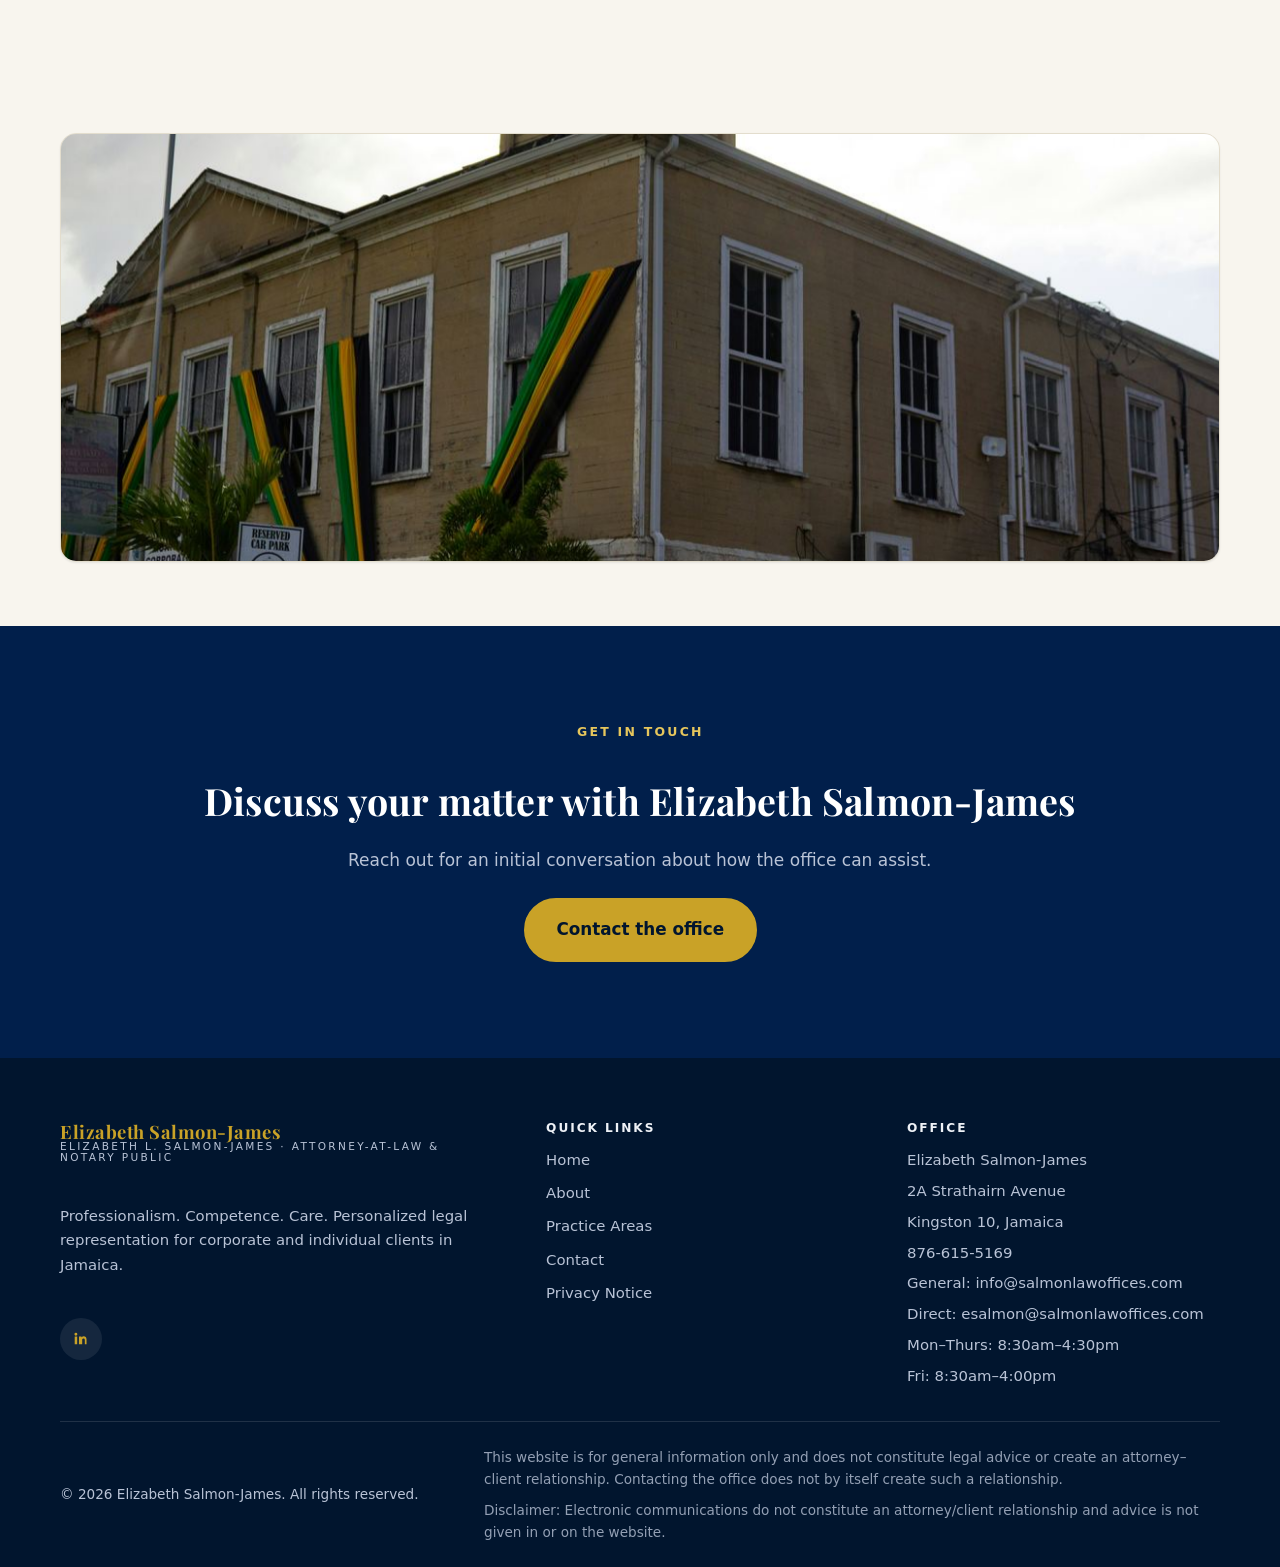
==== commit ad2793de: "Content updates: Community & Service entry, drop "Law Offices" leftovers, new tagline - about.html: " ====
--- a/about.html
+++ b/about.html
@@ -72,11 +72,11 @@
 
     <section class="section">
       <div class="container">
-        <!-- Official ESJ Law Offices logo (source-materials/logo.png), used as-is
+        <!-- Official ESJ logo (source-materials/logo.png), used as-is
              with only its black background removed. Placed on this cream section
              because its navy letterforms need a light background to read. -->
         <img class="brand-lockup reveal" src="assets/images/logo-lockup.png"
-             alt="ESJ Law Offices — Elizabeth L. Salmon-James, Attorney-at-Law &amp; Notary Public. Justice. Integrity. Results."
+             alt="Elizabeth L. Salmon-James, Attorney-at-Law &amp; Notary Public. Professionalism. Competence. Care."
              width="1120" height="731" />
       </div>
       <div class="container split">
@@ -139,8 +139,8 @@
 
           <h2>Education</h2>
           <ul class="cred-list">
+            <li><span class="yr">LEC</span><span>Legal Education Certificate — Norman Manley Law School</span></li>
             <li><span class="yr">PG Dip.</span><span>Postgraduate Diploma — Inns of Court School of Law, City University, London, UK (2003)</span></li>
-            <li><span class="yr">LEC</span><span>Legal Education Certificate — Norman Manley Law School</span></li>
             <li><span class="yr">LL.M.</span><span>Master of Laws — University of Liverpool, Liverpool, UK</span></li>
             <li><span class="yr">LL.B.</span><span>Bachelor of Laws with Honours — University of Liverpool, UK</span></li>
             <li><span class="yr">B.A.</span><span>Bachelor of Arts (History) — University of the West Indies, Mona, Jamaica</span></li>
@@ -150,13 +150,14 @@
           <ul class="cred-list">
             <li><span class="yr">2003</span><span>Called to the Bar of England &amp; Wales as a Barrister</span></li>
             <li><span class="yr">2004</span><span>Admitted to practise as an Attorney-at-Law at the Jamaican Bar</span></li>
-            <li><span class="yr">2017</span><span>Commissioned as a Notary Public for the Island of Jamaica; member, Society of Notaries Public</span></li>
+            <li><span class="yr">2017</span><span>Commissioned as a Notary Public for the Island of Jamaica</span></li>
           </ul>
 
           <h2>Memberships</h2>
           <ul class="cred-list">
             <li><span class="yr">Member</span><span>The Honourable Society of Lincoln's Inn</span></li>
             <li><span class="yr">Member</span><span>Jamaican Bar Association</span></li>
+            <li><span class="yr">Member</span><span>Society of Notaries Public</span></li>
           </ul>
 
           <h2>Career</h2>
@@ -199,6 +200,8 @@
               Bursaries Committee and the Prizes &amp; Awards Committee.</li>
             <li>Volunteered for several years as a part-time teacher for JAMAL at the Church of
               St. Margaret, and served on its Fundraising Committee.</li>
+            <li>Chair, Staff Welfare Committee, St. Andrew High School for Girls PTA Executive
+              (2026&ndash;2027).</li>
           </ul>
 
           <p style="margin-top:2.5rem">
@@ -241,7 +244,7 @@
             <span class="b1">Elizabeth Salmon-James</span>
             <span class="b2">Elizabeth L. Salmon-James &middot; Attorney-at-Law &amp; Notary Public</span>
           </span>
-          <p>Justice. Integrity. Results. Personalized legal representation for corporate and
+          <p>Professionalism. Competence. Care. Personalized legal representation for corporate and
             individual clients in Jamaica.</p>
           <div class="social-row">
             <a class="social-btn" href="https://www.linkedin.com/in/elizabeth-salmon-james-a9105a63"
